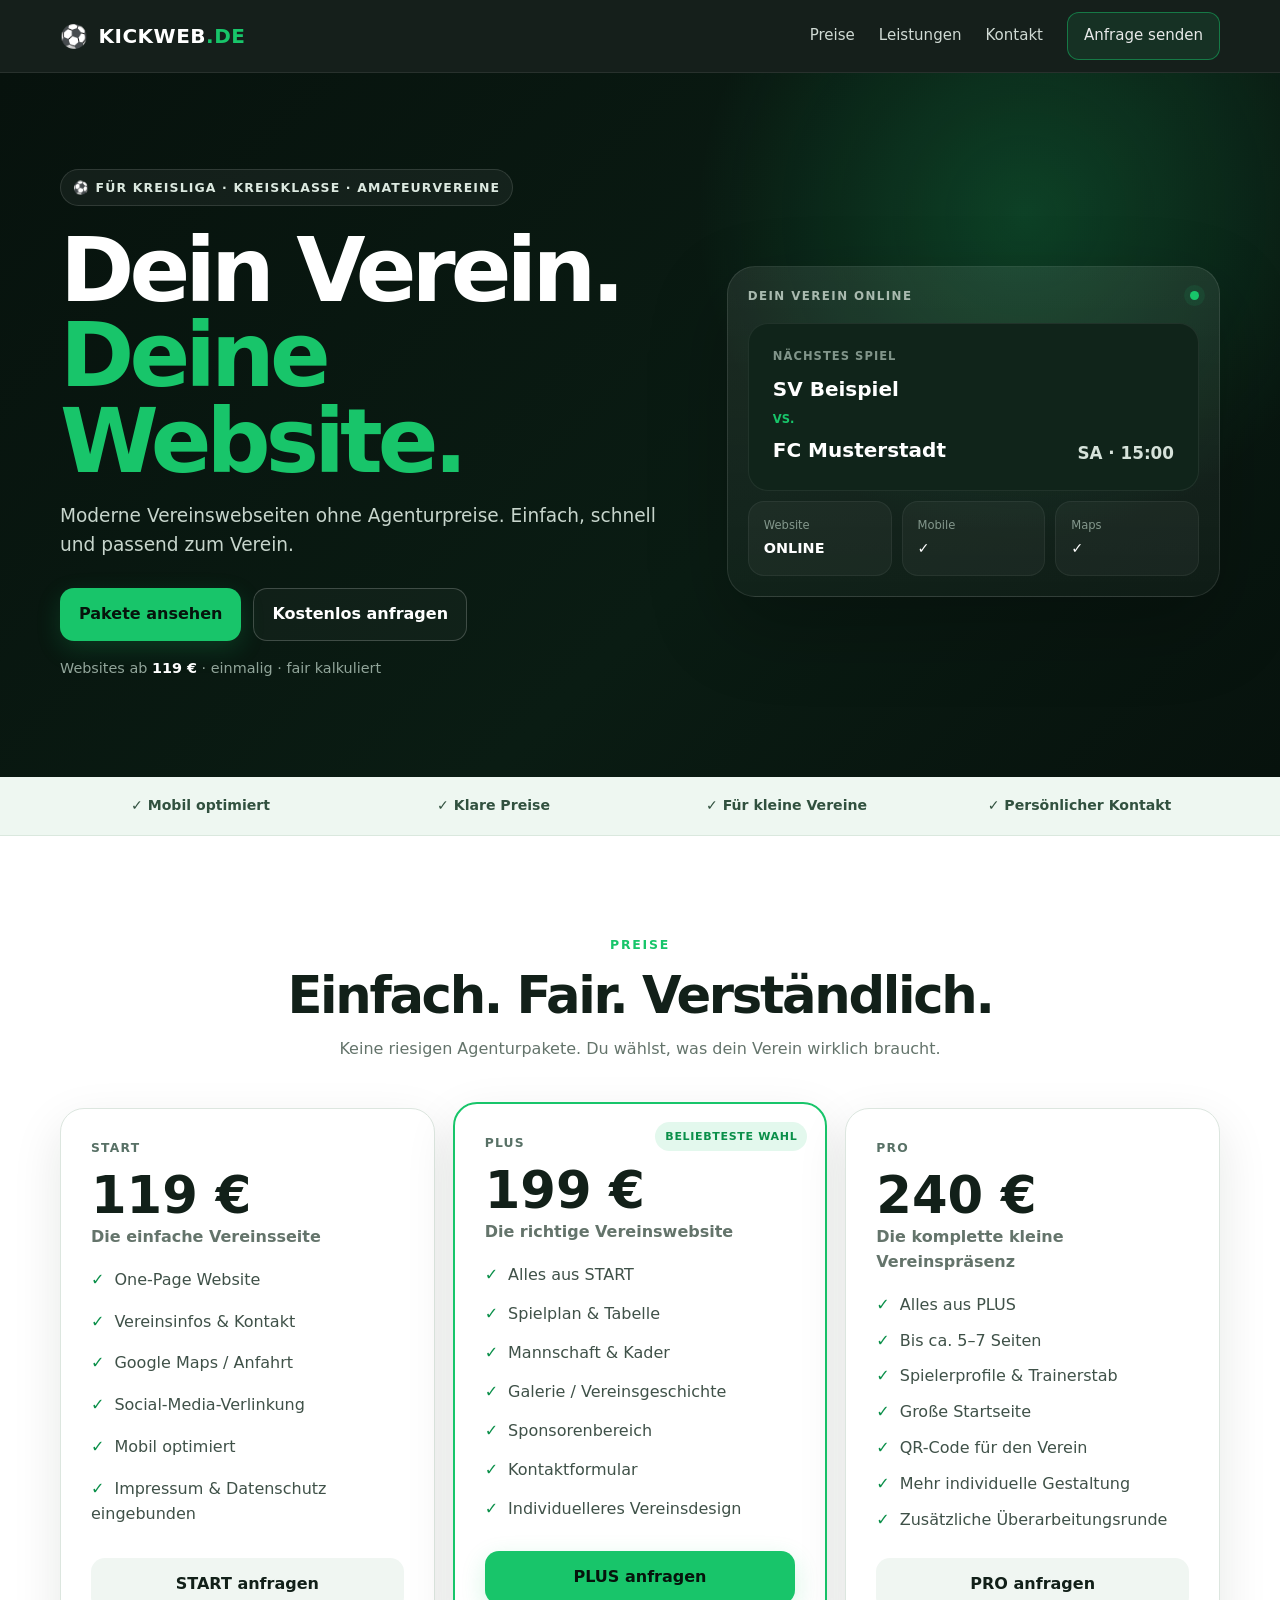
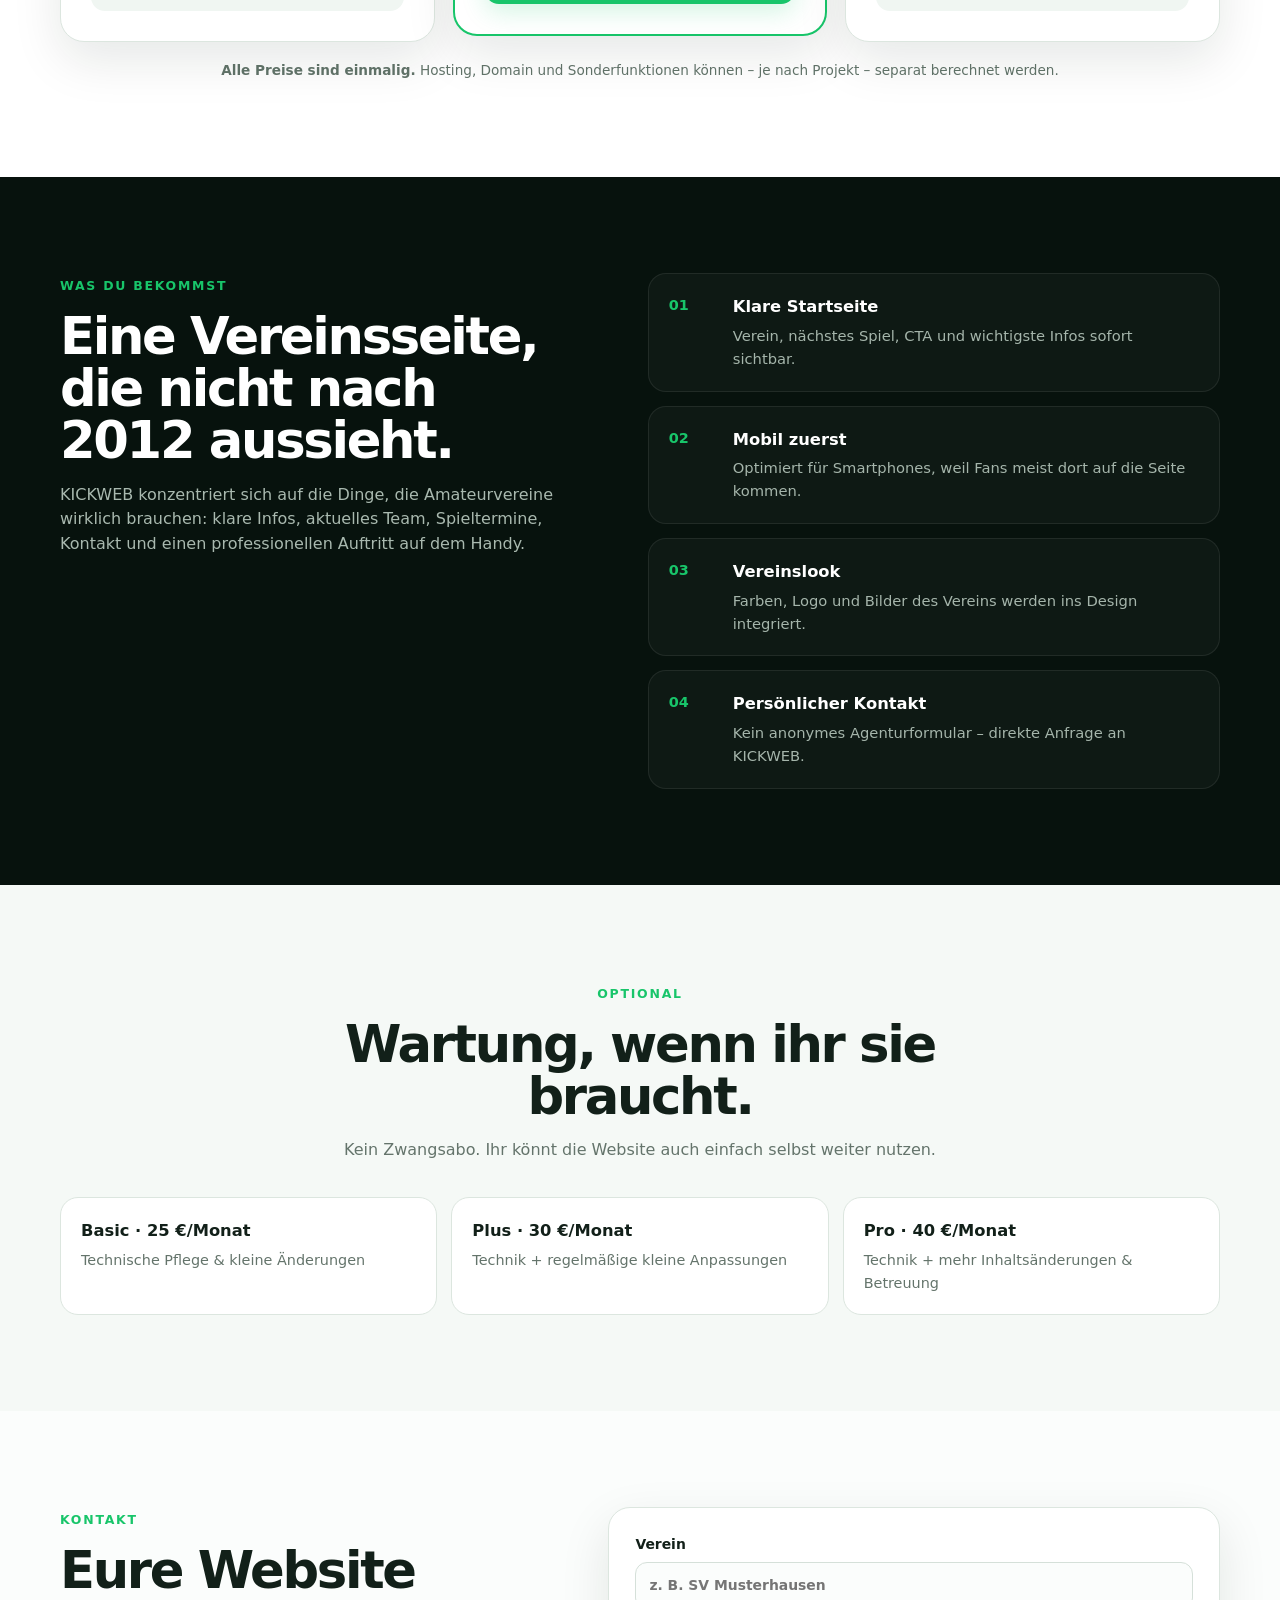
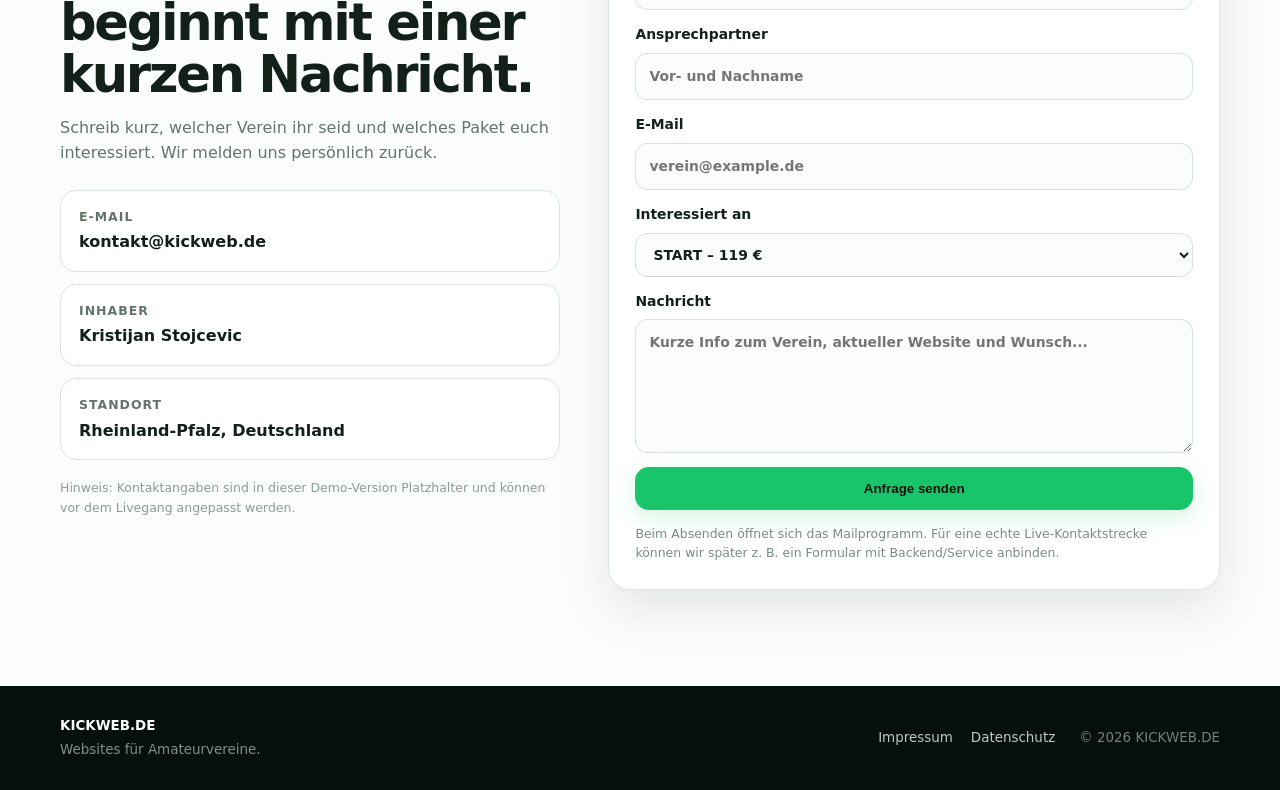
==== index.html @ 48f76fc3 "Add files via upload" ====
<!doctype html>
<html lang="de">
<head>
  <meta charset="utf-8">
  <meta name="viewport" content="width=device-width, initial-scale=1">
  <meta name="description" content="KICKWEB.DE – günstige, moderne Webseiten für Amateurfußballvereine.">
  <title>KICKWEB.DE – Webseiten für Amateurvereine</title>
  <link rel="icon" href="assets/favicon.svg" type="image/svg+xml">
  <link rel="stylesheet" href="style.css">
</head>
<body>
  <header class="site-header">
    <div class="container nav-wrap">
      <a class="brand" href="#top" aria-label="KICKWEB Startseite">
        <span class="brand-mark">⚽</span>
        <span>KICKWEB<span class="brand-dot">.DE</span></span>
      </a>
      <nav class="nav" aria-label="Hauptnavigation">
        <a href="#preise">Preise</a>
        <a href="#leistungen">Leistungen</a>
        <a href="#kontakt">Kontakt</a>
        <a class="nav-cta" href="#kontakt">Anfrage senden</a>
      </nav>
    </div>
  </header>

  <main id="top">
    <section class="hero">
      <div class="container hero-grid">
        <div class="hero-copy">
          <div class="eyebrow">⚽ Für Kreisliga · Kreisklasse · Amateurvereine</div>
          <h1>Dein Verein.<br><span>Deine Website.</span></h1>
          <p class="hero-lead">Moderne Vereinswebseiten ohne Agenturpreise. Einfach, schnell und passend zum Verein.</p>
          <div class="hero-actions">
            <a class="btn btn-primary" href="#preise">Pakete ansehen</a>
            <a class="btn btn-ghost" href="#kontakt">Kostenlos anfragen</a>
          </div>
          <p class="hero-note">Websites ab <strong>119 €</strong> · einmalig · fair kalkuliert</p>
        </div>
        <div class="hero-card">
          <div class="score-top">
            <span>DEIN VEREIN ONLINE</span>
            <span class="live-dot"></span>
          </div>
          <div class="score-box">
            <div>
              <span class="mini-label">NÄCHSTES SPIEL</span>
              <strong>SV Beispiel</strong>
              <span class="vs">VS.</span>
              <strong>FC Musterstadt</strong>
            </div>
            <div class="score-time">SA · 15:00</div>
          </div>
          <div class="stat-row">
            <div><span>Website</span><strong>ONLINE</strong></div>
            <div><span>Mobile</span><strong>✓</strong></div>
            <div><span>Maps</span><strong>✓</strong></div>
          </div>
        </div>
      </div>
    </section>

    <section class="trust-strip">
      <div class="container trust-grid">
        <span>✓ Mobil optimiert</span>
        <span>✓ Klare Preise</span>
        <span>✓ Für kleine Vereine</span>
        <span>✓ Persönlicher Kontakt</span>
      </div>
    </section>

    <section class="section" id="preise">
      <div class="container">
        <div class="section-heading">
          <span class="section-kicker">PREISE</span>
          <h2>Einfach. Fair. Verständlich.</h2>
          <p>Keine riesigen Agenturpakete. Du wählst, was dein Verein wirklich braucht.</p>
        </div>

        <div class="pricing-grid">
          <article class="price-card">
            <div class="price-topline"><span>START</span></div>
            <h3>119 €</h3>
            <p class="price-sub">Die einfache Vereinsseite</p>
            <ul>
              <li>One-Page Website</li>
              <li>Vereinsinfos & Kontakt</li>
              <li>Google Maps / Anfahrt</li>
              <li>Social-Media-Verlinkung</li>
              <li>Mobil optimiert</li>
              <li>Impressum & Datenschutz eingebunden</li>
            </ul>
            <a href="#kontakt" class="btn btn-light">START anfragen</a>
          </article>

          <article class="price-card featured">
            <div class="popular">BELIEBTESTE WAHL</div>
            <div class="price-topline"><span>PLUS</span></div>
            <h3>199 €</h3>
            <p class="price-sub">Die richtige Vereinswebsite</p>
            <ul>
              <li>Alles aus START</li>
              <li>Spielplan & Tabelle</li>
              <li>Mannschaft & Kader</li>
              <li>Galerie / Vereinsgeschichte</li>
              <li>Sponsorenbereich</li>
              <li>Kontaktformular</li>
              <li>Individuelleres Vereinsdesign</li>
            </ul>
            <a href="#kontakt" class="btn btn-primary">PLUS anfragen</a>
          </article>

          <article class="price-card">
            <div class="price-topline"><span>PRO</span></div>
            <h3>240 €</h3>
            <p class="price-sub">Die komplette kleine Vereinspräsenz</p>
            <ul>
              <li>Alles aus PLUS</li>
              <li>Bis ca. 5–7 Seiten</li>
              <li>Spielerprofile & Trainerstab</li>
              <li>Große Startseite</li>
              <li>QR-Code für den Verein</li>
              <li>Mehr individuelle Gestaltung</li>
              <li>Zusätzliche Überarbeitungsrunde</li>
            </ul>
            <a href="#kontakt" class="btn btn-light">PRO anfragen</a>
          </article>
        </div>

        <div class="pricing-note">
          <strong>Alle Preise sind einmalig.</strong> Hosting, Domain und Sonderfunktionen können – je nach Projekt – separat berechnet werden.
        </div>
      </div>
    </section>

    <section class="section section-dark" id="leistungen">
      <div class="container two-col">
        <div>
          <span class="section-kicker">WAS DU BEKOMMST</span>
          <h2>Eine Vereinsseite, die nicht nach 2012 aussieht.</h2>
          <p class="muted">KICKWEB konzentriert sich auf die Dinge, die Amateurvereine wirklich brauchen: klare Infos, aktuelles Team, Spieltermine, Kontakt und einen professionellen Auftritt auf dem Handy.</p>
        </div>
        <div class="feature-list">
          <div class="feature"><span>01</span><div><strong>Klare Startseite</strong><p>Verein, nächstes Spiel, CTA und wichtigste Infos sofort sichtbar.</p></div></div>
          <div class="feature"><span>02</span><div><strong>Mobil zuerst</strong><p>Optimiert für Smartphones, weil Fans meist dort auf die Seite kommen.</p></div></div>
          <div class="feature"><span>03</span><div><strong>Vereinslook</strong><p>Farben, Logo und Bilder des Vereins werden ins Design integriert.</p></div></div>
          <div class="feature"><span>04</span><div><strong>Persönlicher Kontakt</strong><p>Kein anonymes Agenturformular – direkte Anfrage an KICKWEB.</p></div></div>
        </div>
      </div>
    </section>

    <section class="section maintenance">
      <div class="container">
        <div class="section-heading compact">
          <span class="section-kicker">OPTIONAL</span>
          <h2>Wartung, wenn ihr sie braucht.</h2>
          <p>Kein Zwangsabo. Ihr könnt die Website auch einfach selbst weiter nutzen.</p>
        </div>
        <div class="maintenance-grid">
          <div class="maintenance-card"><strong>Basic · 25 €/Monat</strong><span>Technische Pflege & kleine Änderungen</span></div>
          <div class="maintenance-card"><strong>Plus · 30 €/Monat</strong><span>Technik + regelmäßige kleine Anpassungen</span></div>
          <div class="maintenance-card"><strong>Pro · 40 €/Monat</strong><span>Technik + mehr Inhaltsänderungen & Betreuung</span></div>
        </div>
      </div>
    </section>

    <section class="section contact-section" id="kontakt">
      <div class="container contact-grid">
        <div>
          <span class="section-kicker">KONTAKT</span>
          <h2>Eure Website beginnt mit einer kurzen Nachricht.</h2>
          <p class="muted">Schreib kurz, welcher Verein ihr seid und welches Paket euch interessiert. Wir melden uns persönlich zurück.</p>
          <div class="contact-box">
            <div><span>E-Mail</span><strong>kontakt@kickweb.de</strong></div>
            <div><span>Inhaber</span><strong>Kristijan Stojcevic</strong></div>
            <div><span>Standort</span><strong>Rheinland-Pfalz, Deutschland</strong></div>
          </div>
          <p class="placeholder-note">Hinweis: Kontaktangaben sind in dieser Demo-Version Platzhalter und können vor dem Livegang angepasst werden.</p>
        </div>
        <form class="contact-form" action="mailto:kontakt@kickweb.de" method="post" enctype="text/plain">
          <label>Verein<input name="verein" type="text" placeholder="z. B. SV Musterhausen" required></label>
          <label>Ansprechpartner<input name="name" type="text" placeholder="Vor- und Nachname" required></label>
          <label>E-Mail<input name="email" type="email" placeholder="verein@example.de" required></label>
          <label>Interessiert an
            <select name="paket">
              <option value="START – 119 €">START – 119 €</option>
              <option value="PLUS – 199 €">PLUS – 199 €</option>
              <option value="PRO – 240 €">PRO – 240 €</option>
              <option value="noch unsicher">Noch unsicher</option>
            </select>
          </label>
          <label>Nachricht<textarea name="nachricht" rows="5" placeholder="Kurze Info zum Verein, aktueller Website und Wunsch..." required></textarea></label>
          <button class="btn btn-primary btn-full" type="submit">Anfrage senden</button>
          <p class="form-note">Beim Absenden öffnet sich das Mailprogramm. Für eine echte Live-Kontaktstrecke können wir später z. B. ein Formular mit Backend/Service anbinden.</p>
        </form>
      </div>
    </section>
  </main>

  <footer class="footer">
    <div class="container footer-grid">
      <div><strong>KICKWEB.DE</strong><span>Websites für Amateurvereine.</span></div>
      <div class="footer-links"><a href="impressum.html">Impressum</a><a href="datenschutz.html">Datenschutz</a></div>
      <div class="copyright">© 2026 KICKWEB.DE</div>
    </div>
  </footer>

  <script src="script.js"></script>
</body>
</html>
---- style.css ----
:root{
  --bg:#07120d;
  --bg-soft:#0c1a13;
  --card:#ffffff;
  --ink:#122019;
  --muted:#64746b;
  --line:#dce6df;
  --green:#18c56a;
  --green-dark:#0a8f49;
  --white:#f7fbf8;
  --shadow:0 18px 50px rgba(6,28,16,.10);
  --radius:22px;
  --max:1160px;
}
*{box-sizing:border-box}
html{scroll-behavior:smooth}
body{margin:0;font-family:Inter,ui-sans-serif,system-ui,-apple-system,BlinkMacSystemFont,"Segoe UI",sans-serif;background:#fff;color:var(--ink);line-height:1.55}
a{color:inherit;text-decoration:none}
.container{width:min(var(--max),calc(100% - 40px));margin:auto}
.site-header{position:sticky;top:0;z-index:20;background:rgba(7,18,13,.94);backdrop-filter:blur(12px);border-bottom:1px solid rgba(255,255,255,.08)}
.nav-wrap{display:flex;align-items:center;justify-content:space-between;min-height:72px;gap:30px}
.brand{display:flex;align-items:center;gap:10px;color:#fff;font-size:1.25rem;font-weight:900;letter-spacing:.5px}.brand-mark{font-size:1.4rem}.brand-dot{color:var(--green)}
.nav{display:flex;align-items:center;gap:24px;color:#e4eee8;font-size:.94rem}.nav a{opacity:.9}.nav a:hover{opacity:1;color:#fff}.nav-cta{padding:11px 16px;border:1px solid rgba(24,197,106,.55);border-radius:12px;background:rgba(24,197,106,.12);color:#fff!important}
.hero{background:radial-gradient(circle at 80% 20%,rgba(24,197,106,.22),transparent 28%),linear-gradient(135deg,#07120d,#0a1c13 60%,#07120d);color:#fff;padding:96px 0 84px;overflow:hidden}
.hero-grid{display:grid;grid-template-columns:1.1fr .9fr;align-items:center;gap:64px}.eyebrow{display:inline-flex;padding:8px 12px;border:1px solid rgba(255,255,255,.12);border-radius:999px;background:rgba(255,255,255,.05);color:#dce9e0;font-size:.78rem;font-weight:800;text-transform:uppercase;letter-spacing:.09em}
.hero h1{font-size:clamp(3.2rem,7vw,6rem);line-height:.95;letter-spacing:-.055em;margin:22px 0 18px}.hero h1 span{color:var(--green)}.hero-lead{max-width:640px;color:#c7d5cc;font-size:1.16rem}.hero-actions{display:flex;flex-wrap:wrap;gap:12px;margin:28px 0 16px}.btn{display:inline-flex;align-items:center;justify-content:center;border-radius:14px;padding:13px 18px;font-weight:800;border:1px solid transparent;transition:.2s ease;cursor:pointer}.btn-primary{background:var(--green);color:#06140c;box-shadow:0 8px 24px rgba(24,197,106,.18)}.btn-primary:hover{transform:translateY(-1px);background:#35d77f}.btn-ghost{border-color:rgba(255,255,255,.2);color:#fff;background:rgba(255,255,255,.03)}.btn-ghost:hover{background:rgba(255,255,255,.08)}.btn-light{background:#f0f6f2;color:var(--ink)}.btn-light:hover{background:#e5efe9}.btn-full{width:100%}.hero-note{color:#91a59a;font-size:.9rem}.hero-note strong{color:#fff}
.hero-card{border:1px solid rgba(255,255,255,.1);background:linear-gradient(180deg,rgba(255,255,255,.08),rgba(255,255,255,.03));padding:20px;border-radius:28px;box-shadow:0 30px 80px rgba(0,0,0,.24)}.score-top{display:flex;align-items:center;justify-content:space-between;color:#a9baaf;font-size:.74rem;font-weight:900;letter-spacing:.12em}.live-dot{height:9px;width:9px;border-radius:50%;background:var(--green);box-shadow:0 0 0 6px rgba(24,197,106,.1)}.score-box{margin-top:18px;padding:24px;border-radius:20px;background:#10241a;border:1px solid rgba(255,255,255,.07);display:flex;justify-content:space-between;align-items:flex-end;gap:20px}.mini-label{display:block;color:#81958a;font-size:.72rem;font-weight:800;letter-spacing:.09em;margin-bottom:8px}.score-box strong{display:block;font-size:1.25rem}.vs{display:block;margin:6px 0;color:var(--green);font-size:.72rem;font-weight:900}.score-time{font-size:1.05rem;font-weight:900;color:#d6e2da;white-space:nowrap}.stat-row{display:grid;grid-template-columns:repeat(3,1fr);gap:10px;margin-top:10px}.stat-row div{padding:15px;border-radius:16px;background:rgba(255,255,255,.04);border:1px solid rgba(255,255,255,.06)}.stat-row span,.stat-row strong{display:block}.stat-row span{font-size:.72rem;color:#83978c}.stat-row strong{font-size:.9rem;margin-top:3px}
.trust-strip{background:#eef7f1;border-bottom:1px solid #dae8de}.trust-grid{display:grid;grid-template-columns:repeat(4,1fr);gap:12px;padding:18px 0;color:#31513f;font-size:.88rem;font-weight:800;text-align:center}
.section{padding:96px 0}.section-dark{background:var(--bg);color:#fff}.section-heading{max-width:720px;margin:0 auto 46px;text-align:center}.section-heading.compact{margin-bottom:34px}.section-kicker{display:inline-block;color:var(--green);font-size:.78rem;font-weight:900;letter-spacing:.14em}.section h2{font-size:clamp(2rem,4vw,3.3rem);line-height:1.02;letter-spacing:-.045em;margin:12px 0 14px}.section-heading p,.muted{color:var(--muted)}
.pricing-grid{display:grid;grid-template-columns:repeat(3,1fr);gap:18px}.price-card{position:relative;border:1px solid var(--line);border-radius:24px;padding:30px;background:#fff;box-shadow:var(--shadow);display:flex;flex-direction:column}.price-card.featured{border:2px solid var(--green);transform:translateY(-6px)}.popular{position:absolute;right:18px;top:18px;padding:6px 10px;border-radius:999px;background:rgba(24,197,106,.12);color:var(--green-dark);font-size:.69rem;font-weight:900;letter-spacing:.06em}.price-topline{color:#587166;font-weight:900;letter-spacing:.1em;font-size:.77rem}.price-card h3{font-size:3.2rem;line-height:1;margin:12px 0 4px}.price-sub{margin:0 0 18px;color:var(--muted);font-weight:700}.price-card ul{margin:0 0 26px;padding:0;list-style:none;display:grid;gap:11px;color:#3f5148;flex:1}.price-card li::before{content:"✓";color:var(--green-dark);font-weight:900;margin-right:10px}.pricing-note{margin-top:18px;color:#62746a;font-size:.85rem;text-align:center}
.two-col{display:grid;grid-template-columns:.95fr 1.05fr;gap:70px;align-items:start}.section-dark .muted{color:#a9b9af}.feature-list{display:grid;gap:14px}.feature{display:grid;grid-template-columns:48px 1fr;gap:16px;align-items:start;padding:20px;border:1px solid rgba(255,255,255,.08);border-radius:18px;background:rgba(255,255,255,.03)}.feature>span{color:var(--green);font-weight:900;font-size:.9rem}.feature strong{font-size:1.02rem}.feature p{margin:5px 0 0;color:#a5b5ab;font-size:.92rem}
.maintenance{background:#f5f9f6}.maintenance-grid{display:grid;grid-template-columns:repeat(3,1fr);gap:14px}.maintenance-card{padding:20px;border-radius:18px;border:1px solid var(--line);background:#fff;display:flex;flex-direction:column;gap:6px}.maintenance-card strong{font-size:1.02rem}.maintenance-card span{color:var(--muted);font-size:.9rem}
.contact-section{background:#fbfdfc}.contact-grid{display:grid;grid-template-columns:.9fr 1.1fr;gap:48px;align-items:start}.contact-box{display:grid;gap:12px;margin-top:24px}.contact-box div{padding:16px 18px;border:1px solid var(--line);border-radius:16px;background:#fff}.contact-box span{display:block;color:var(--muted);font-size:.78rem;font-weight:800;text-transform:uppercase;letter-spacing:.08em}.contact-box strong{display:block;margin-top:4px}.placeholder-note{margin-top:18px;color:#8b9c92;font-size:.78rem}.contact-form{display:grid;gap:14px;padding:26px;border:1px solid var(--line);background:#fff;border-radius:22px;box-shadow:var(--shadow)}.contact-form label{display:grid;gap:7px;font-size:.87rem;font-weight:800}.contact-form input,.contact-form select,.contact-form textarea{width:100%;border:1px solid #d5e0d9;border-radius:12px;padding:12px 13px;font:inherit;outline:none;background:#fbfdfc;color:var(--ink)}.contact-form input:focus,.contact-form select:focus,.contact-form textarea:focus{border-color:var(--green);box-shadow:0 0 0 3px rgba(24,197,106,.09)}.form-note{margin:0;color:#7b8c83;font-size:.78rem}
.footer{background:#06100b;color:#becac1;padding:30px 0}.footer-grid{display:grid;grid-template-columns:1fr auto auto;gap:24px;align-items:center;font-size:.84rem}.footer strong{display:block;color:#fff}.footer span{display:block;margin-top:3px;color:#819187}.footer-links{display:flex;gap:18px}.footer-links a:hover{color:#fff}.copyright{color:#728077}
@media(max-width:900px){.nav{display:none}.hero-grid,.two-col,.contact-grid{grid-template-columns:1fr}.hero{padding:78px 0 64px}.hero-card{max-width:620px}.pricing-grid,.maintenance-grid{grid-template-columns:1fr}.price-card.featured{transform:none}.trust-grid{grid-template-columns:1fr 1fr}.footer-grid{grid-template-columns:1fr;text-align:center}.footer-links{justify-content:center}}
@media(max-width:560px){.container{width:min(var(--max),calc(100% - 24px))}.hero h1{font-size:3.1rem}.hero-actions{flex-direction:column}.hero-actions .btn{width:100%}.score-box{flex-direction:column;align-items:flex-start}.trust-grid{grid-template-columns:1fr}.section{padding:72px 0}.price-card{padding:24px}.price-card h3{font-size:2.8rem}}
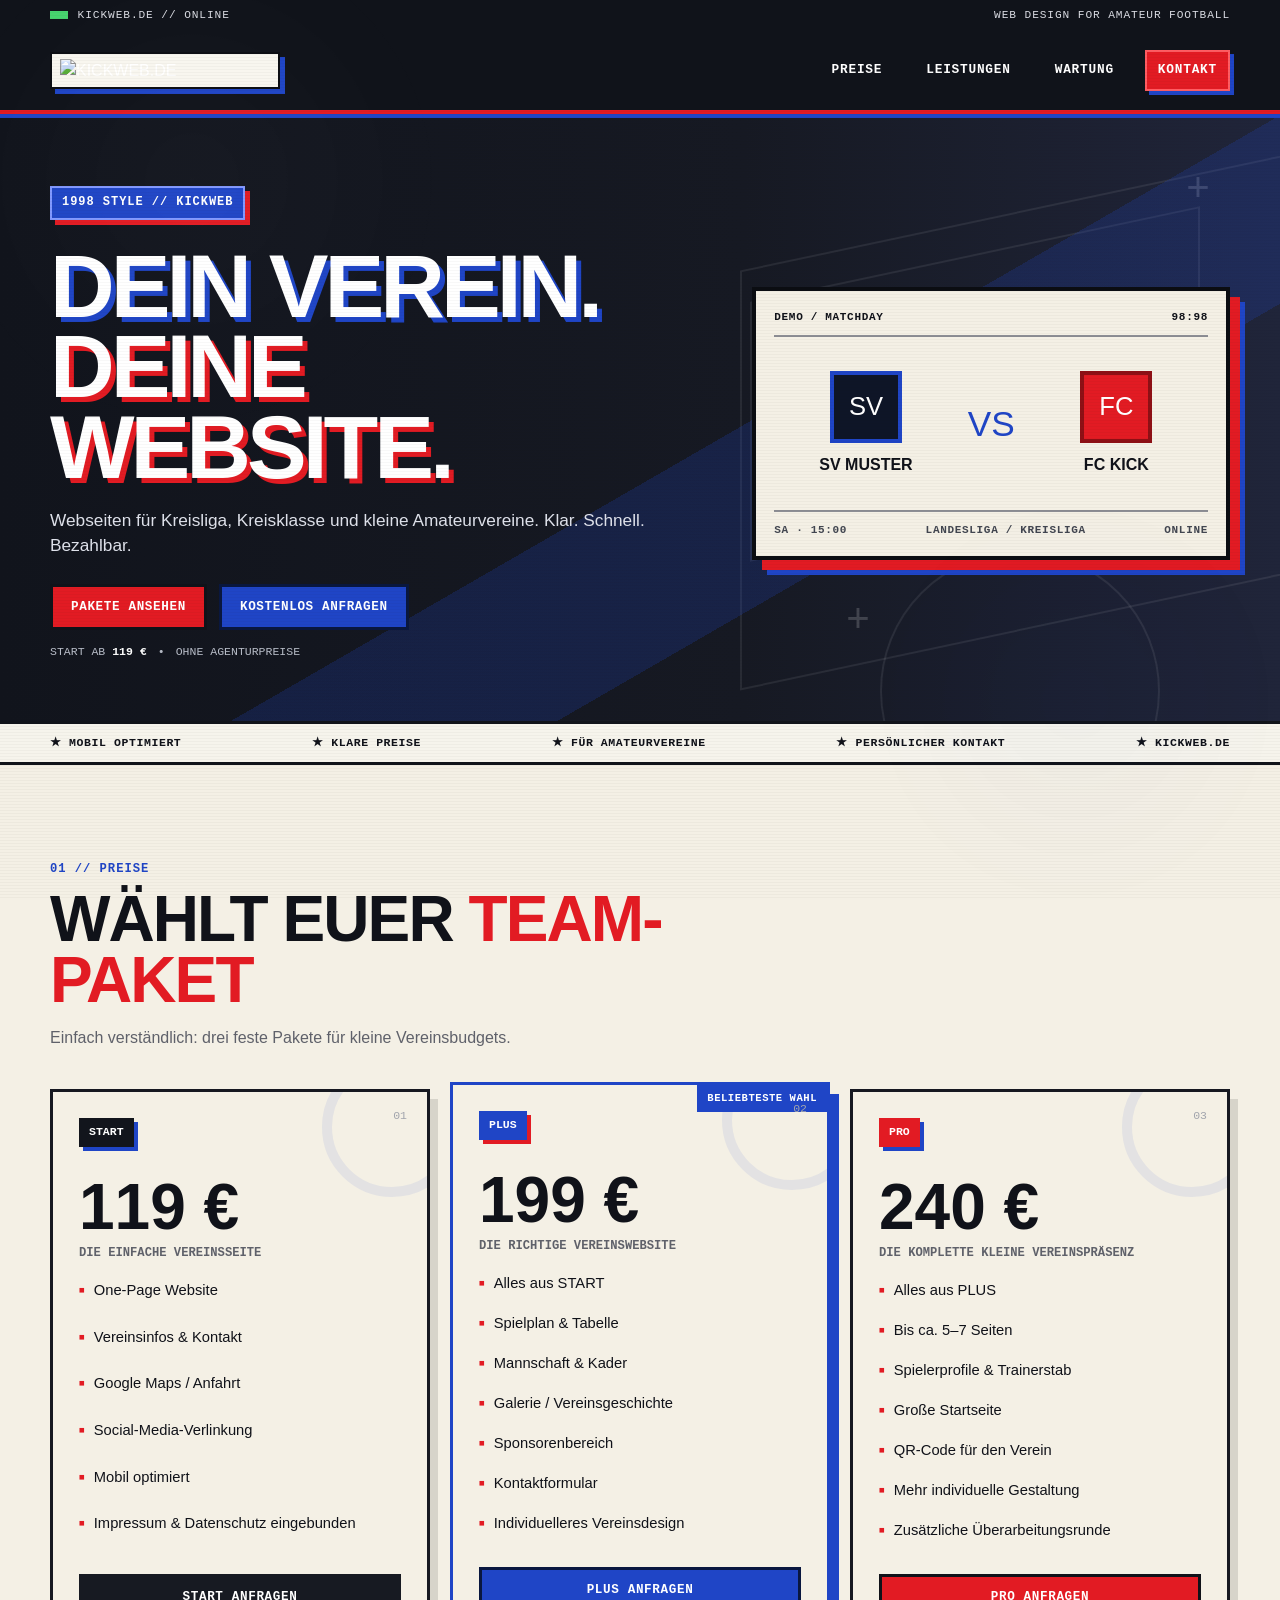
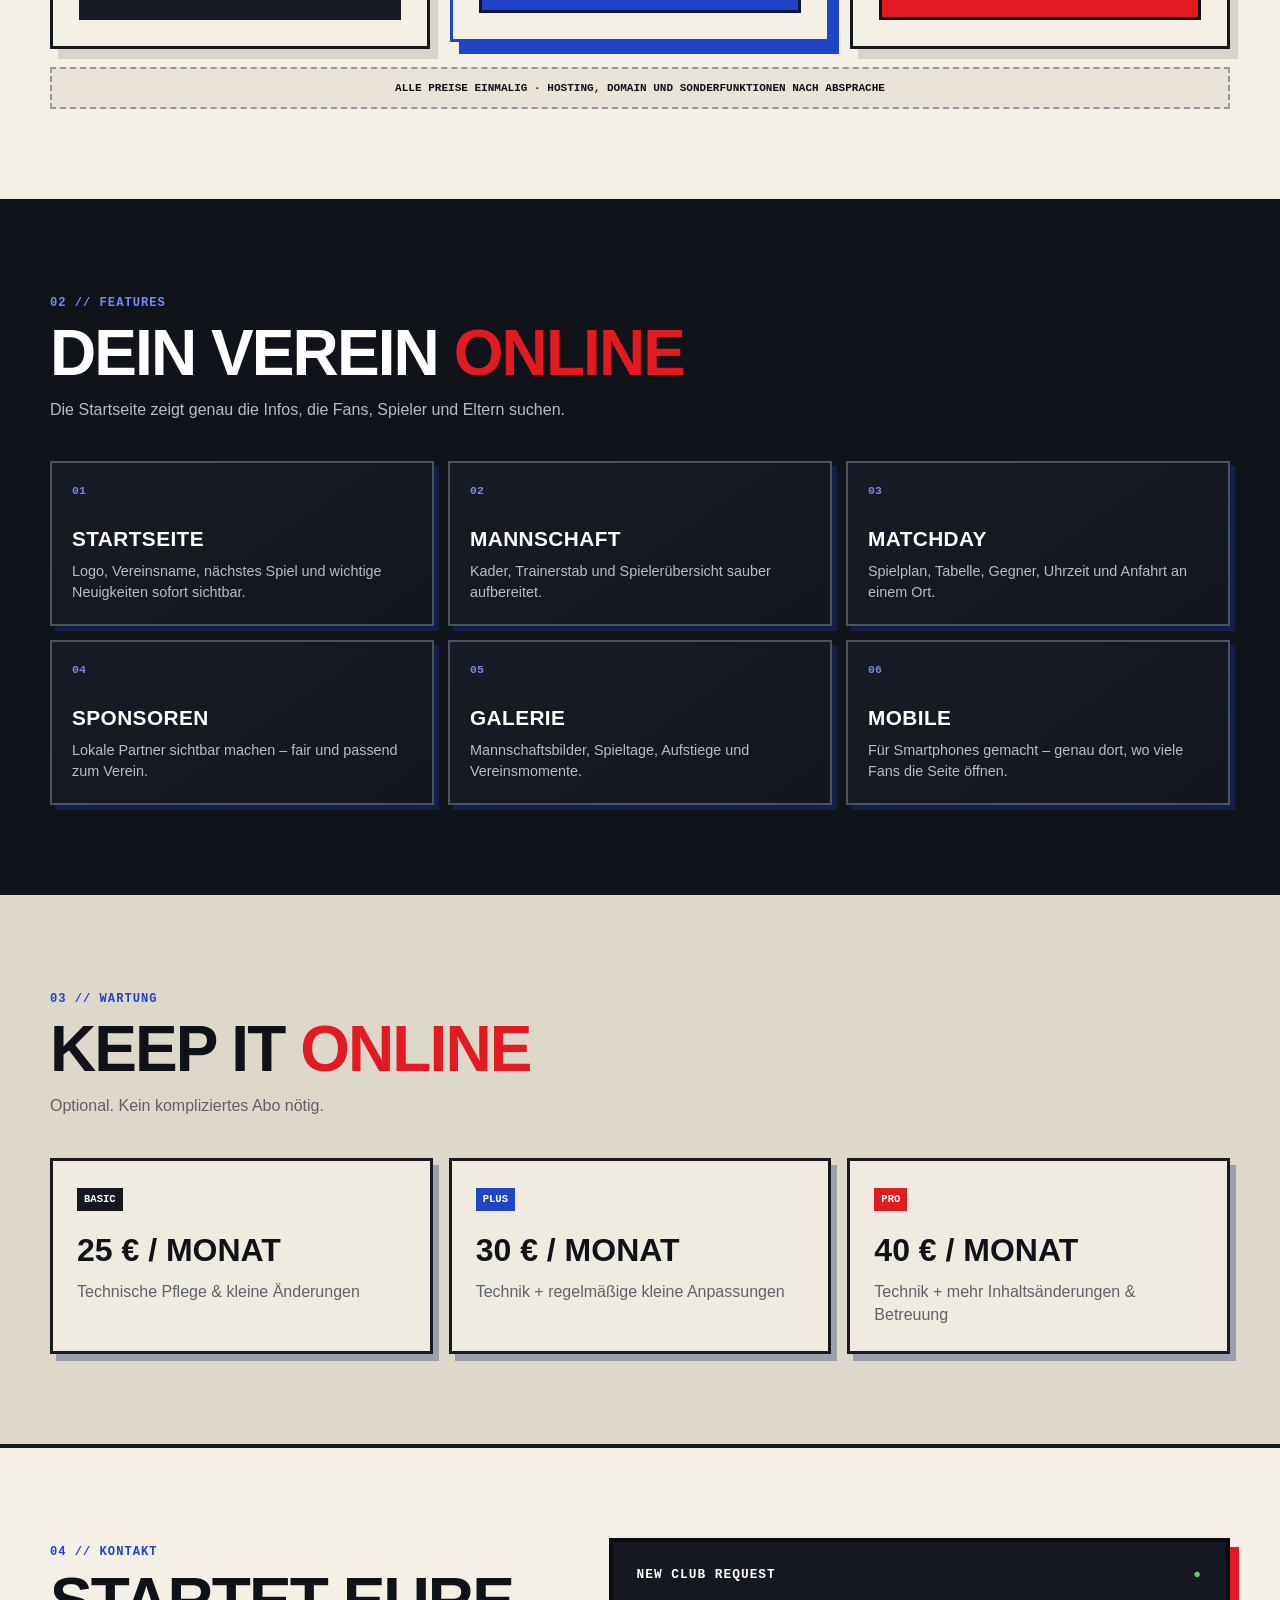
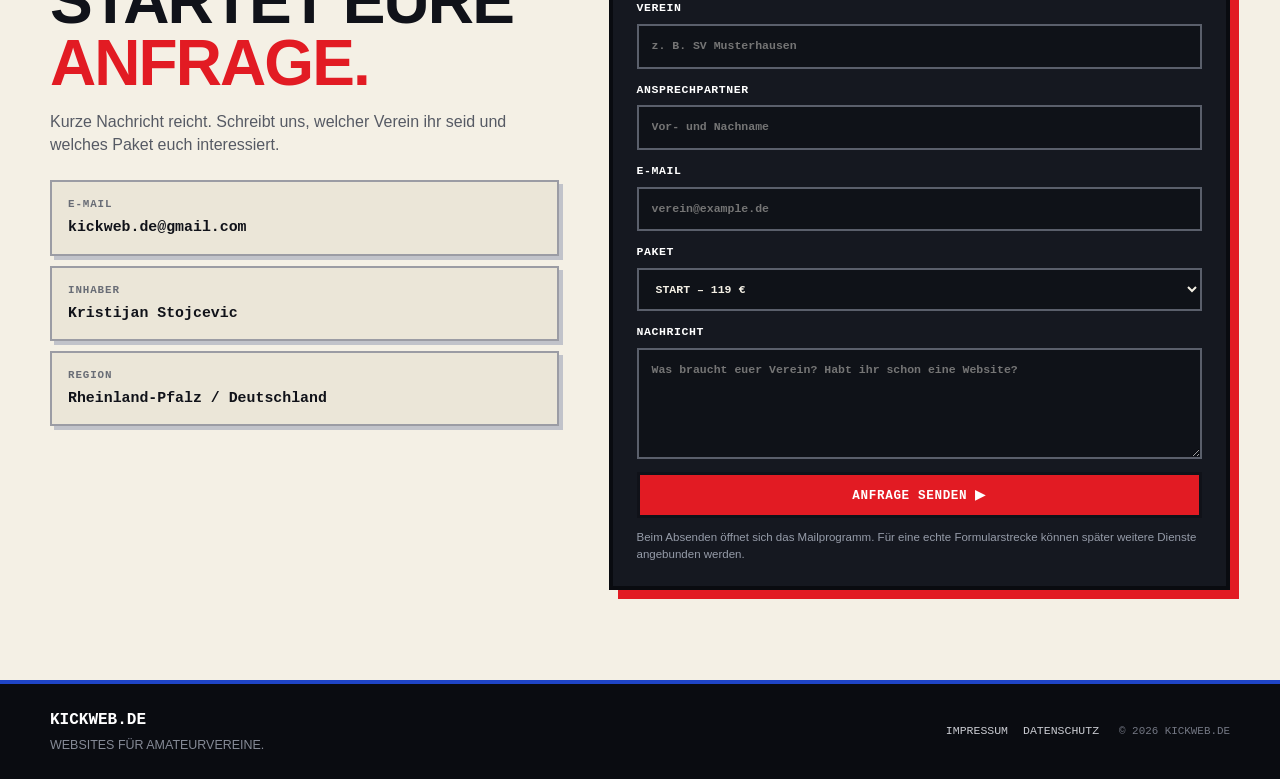
==== commit 7c6c4b10: "Add files via upload" ====
--- a/index.html
+++ b/index.html
@@ -3,85 +3,102 @@
 <head>
   <meta charset="utf-8">
   <meta name="viewport" content="width=device-width, initial-scale=1">
-  <meta name="description" content="KICKWEB.DE – günstige, moderne Webseiten für Amateurfußballvereine.">
-  <title>KICKWEB.DE – Webseiten für Amateurvereine</title>
+  <meta name="description" content="KICKWEB.DE – günstige Vereinswebseiten für Amateurfußballvereine.">
+  <title>KICKWEB.DE // Vereinswebsites 98</title>
   <link rel="icon" href="assets/favicon.svg" type="image/svg+xml">
   <link rel="stylesheet" href="style.css">
 </head>
 <body>
+  <div class="scanlines" aria-hidden="true"></div>
+
   <header class="site-header">
-    <div class="container nav-wrap">
+    <div class="topbar container">
+      <div class="topbar-left"><span class="pixel-dot"></span> KICKWEB.DE // ONLINE</div>
+      <div class="topbar-right">WEB DESIGN FOR AMATEUR FOOTBALL</div>
+    </div>
+    <div class="nav-wrap container">
       <a class="brand" href="#top" aria-label="KICKWEB Startseite">
-        <span class="brand-mark">⚽</span>
-        <span>KICKWEB<span class="brand-dot">.DE</span></span>
+        <img src="assets/kickweb-logo.png" alt="KICKWEB.DE">
       </a>
       <nav class="nav" aria-label="Hauptnavigation">
-        <a href="#preise">Preise</a>
-        <a href="#leistungen">Leistungen</a>
-        <a href="#kontakt">Kontakt</a>
-        <a class="nav-cta" href="#kontakt">Anfrage senden</a>
+        <a href="#preise">PREISE</a>
+        <a href="#leistungen">LEISTUNGEN</a>
+        <a href="#wartung">WARTUNG</a>
+        <a href="#kontakt" class="nav-cta">KONTAKT</a>
       </nav>
     </div>
   </header>
 
   <main id="top">
     <section class="hero">
+      <div class="pitch-bg" aria-hidden="true">
+        <span class="pitch-line line-1"></span>
+        <span class="pitch-line line-2"></span>
+        <span class="pitch-circle"></span>
+        <span class="pixel-star star-1">+</span>
+        <span class="pixel-star star-2">+</span>
+      </div>
       <div class="container hero-grid">
         <div class="hero-copy">
-          <div class="eyebrow">⚽ Für Kreisliga · Kreisklasse · Amateurvereine</div>
-          <h1>Dein Verein.<br><span>Deine Website.</span></h1>
-          <p class="hero-lead">Moderne Vereinswebseiten ohne Agenturpreise. Einfach, schnell und passend zum Verein.</p>
+          <div class="retro-badge">1998 STYLE // KICKWEB</div>
+          <h1>DEIN VEREIN.<br><span>DEINE WEBSITE.</span></h1>
+          <p class="hero-lead">Webseiten für Kreisliga, Kreisklasse und kleine Amateurvereine. Klar. Schnell. Bezahlbar.</p>
           <div class="hero-actions">
-            <a class="btn btn-primary" href="#preise">Pakete ansehen</a>
-            <a class="btn btn-ghost" href="#kontakt">Kostenlos anfragen</a>
-          </div>
-          <p class="hero-note">Websites ab <strong>119 €</strong> · einmalig · fair kalkuliert</p>
-        </div>
-        <div class="hero-card">
-          <div class="score-top">
-            <span>DEIN VEREIN ONLINE</span>
-            <span class="live-dot"></span>
-          </div>
-          <div class="score-box">
-            <div>
-              <span class="mini-label">NÄCHSTES SPIEL</span>
-              <strong>SV Beispiel</strong>
-              <span class="vs">VS.</span>
-              <strong>FC Musterstadt</strong>
+            <a class="btn btn-red" href="#preise">PAKETE ANSEHEN</a>
+            <a class="btn btn-blue" href="#kontakt">KOSTENLOS ANFRAGEN</a>
+          </div>
+          <div class="hero-meta">
+            <span>START AB <strong>119 €</strong></span>
+            <span>•</span>
+            <span>OHNE AGENTURPREISE</span>
+          </div>
+        </div>
+
+        <div class="match-card">
+          <div class="match-top">
+            <span>DEMO / MATCHDAY</span>
+            <span>98:98</span>
+          </div>
+          <div class="match-main">
+            <div class="club">
+              <div class="club-badge">SV</div>
+              <strong>SV MUSTER</strong>
             </div>
-            <div class="score-time">SA · 15:00</div>
-          </div>
-          <div class="stat-row">
-            <div><span>Website</span><strong>ONLINE</strong></div>
-            <div><span>Mobile</span><strong>✓</strong></div>
-            <div><span>Maps</span><strong>✓</strong></div>
-          </div>
-        </div>
-      </div>
-    </section>
-
-    <section class="trust-strip">
-      <div class="container trust-grid">
-        <span>✓ Mobil optimiert</span>
-        <span>✓ Klare Preise</span>
-        <span>✓ Für kleine Vereine</span>
-        <span>✓ Persönlicher Kontakt</span>
+            <div class="score">VS</div>
+            <div class="club club-right">
+              <div class="club-badge red">FC</div>
+              <strong>FC KICK</strong>
+            </div>
+          </div>
+          <div class="match-footer">
+            <span>SA · 15:00</span>
+            <span>LANDESLIGA / KREISLIGA</span>
+            <span>ONLINE</span>
+          </div>
+        </div>
+      </div>
+    </section>
+
+    <section class="ticker" aria-label="KICKWEB Vorteile">
+      <div class="ticker-track container">
+        <span>★ MOBIL OPTIMIERT</span><span>★ KLARE PREISE</span><span>★ FÜR AMATEURVEREINE</span><span>★ PERSÖNLICHER KONTAKT</span><span>★ KICKWEB.DE</span>
       </div>
     </section>
 
     <section class="section" id="preise">
       <div class="container">
-        <div class="section-heading">
-          <span class="section-kicker">PREISE</span>
-          <h2>Einfach. Fair. Verständlich.</h2>
-          <p>Keine riesigen Agenturpakete. Du wählst, was dein Verein wirklich braucht.</p>
+        <div class="section-heading retro-heading">
+          <span class="section-kicker">01 // PREISE</span>
+          <h2>WÄHLT EUER <span>TEAM-PAKET</span></h2>
+          <p>Einfach verständlich: drei feste Pakete für kleine Vereinsbudgets.</p>
         </div>
 
         <div class="pricing-grid">
           <article class="price-card">
-            <div class="price-topline"><span>START</span></div>
+            <div class="card-ribbon">START</div>
+            <div class="card-no">01</div>
             <h3>119 €</h3>
-            <p class="price-sub">Die einfache Vereinsseite</p>
+            <p class="price-sub">DIE EINFACHE VEREINSSEITE</p>
             <ul>
               <li>One-Page Website</li>
               <li>Vereinsinfos & Kontakt</li>
@@ -90,14 +107,15 @@
               <li>Mobil optimiert</li>
               <li>Impressum & Datenschutz eingebunden</li>
             </ul>
-            <a href="#kontakt" class="btn btn-light">START anfragen</a>
+            <a href="#kontakt" class="btn btn-dark">START ANFRAGEN</a>
           </article>
 
           <article class="price-card featured">
-            <div class="popular">BELIEBTESTE WAHL</div>
-            <div class="price-topline"><span>PLUS</span></div>
+            <div class="featured-stamp">BELIEBTESTE WAHL</div>
+            <div class="card-ribbon blue">PLUS</div>
+            <div class="card-no">02</div>
             <h3>199 €</h3>
-            <p class="price-sub">Die richtige Vereinswebsite</p>
+            <p class="price-sub">DIE RICHTIGE VEREINSWEBSITE</p>
             <ul>
               <li>Alles aus START</li>
               <li>Spielplan & Tabelle</li>
@@ -107,13 +125,14 @@
               <li>Kontaktformular</li>
               <li>Individuelleres Vereinsdesign</li>
             </ul>
-            <a href="#kontakt" class="btn btn-primary">PLUS anfragen</a>
+            <a href="#kontakt" class="btn btn-blue">PLUS ANFRAGEN</a>
           </article>
 
           <article class="price-card">
-            <div class="price-topline"><span>PRO</span></div>
+            <div class="card-ribbon red">PRO</div>
+            <div class="card-no">03</div>
             <h3>240 €</h3>
-            <p class="price-sub">Die komplette kleine Vereinspräsenz</p>
+            <p class="price-sub">DIE KOMPLETTE KLEINE VEREINSPRÄSENZ</p>
             <ul>
               <li>Alles aus PLUS</li>
               <li>Bis ca. 5–7 Seiten</li>
@@ -123,43 +142,43 @@
               <li>Mehr individuelle Gestaltung</li>
               <li>Zusätzliche Überarbeitungsrunde</li>
             </ul>
-            <a href="#kontakt" class="btn btn-light">PRO anfragen</a>
+            <a href="#kontakt" class="btn btn-red">PRO ANFRAGEN</a>
           </article>
         </div>
 
-        <div class="pricing-note">
-          <strong>Alle Preise sind einmalig.</strong> Hosting, Domain und Sonderfunktionen können – je nach Projekt – separat berechnet werden.
-        </div>
-      </div>
-    </section>
-
-    <section class="section section-dark" id="leistungen">
-      <div class="container two-col">
-        <div>
-          <span class="section-kicker">WAS DU BEKOMMST</span>
-          <h2>Eine Vereinsseite, die nicht nach 2012 aussieht.</h2>
-          <p class="muted">KICKWEB konzentriert sich auf die Dinge, die Amateurvereine wirklich brauchen: klare Infos, aktuelles Team, Spieltermine, Kontakt und einen professionellen Auftritt auf dem Handy.</p>
-        </div>
-        <div class="feature-list">
-          <div class="feature"><span>01</span><div><strong>Klare Startseite</strong><p>Verein, nächstes Spiel, CTA und wichtigste Infos sofort sichtbar.</p></div></div>
-          <div class="feature"><span>02</span><div><strong>Mobil zuerst</strong><p>Optimiert für Smartphones, weil Fans meist dort auf die Seite kommen.</p></div></div>
-          <div class="feature"><span>03</span><div><strong>Vereinslook</strong><p>Farben, Logo und Bilder des Vereins werden ins Design integriert.</p></div></div>
-          <div class="feature"><span>04</span><div><strong>Persönlicher Kontakt</strong><p>Kein anonymes Agenturformular – direkte Anfrage an KICKWEB.</p></div></div>
-        </div>
-      </div>
-    </section>
-
-    <section class="section maintenance">
+        <div class="pricing-note pixel-box">ALLE PREISE EINMALIG · HOSTING, DOMAIN UND SONDERFUNKTIONEN NACH ABSPRACHE</div>
+      </div>
+    </section>
+
+    <section class="section game-section" id="leistungen">
       <div class="container">
-        <div class="section-heading compact">
-          <span class="section-kicker">OPTIONAL</span>
-          <h2>Wartung, wenn ihr sie braucht.</h2>
-          <p>Kein Zwangsabo. Ihr könnt die Website auch einfach selbst weiter nutzen.</p>
+        <div class="section-heading retro-heading light">
+          <span class="section-kicker">02 // FEATURES</span>
+          <h2>DEIN VEREIN <span>ONLINE</span></h2>
+          <p>Die Startseite zeigt genau die Infos, die Fans, Spieler und Eltern suchen.</p>
+        </div>
+        <div class="feature-grid">
+          <div class="feature-panel"><span>01</span><strong>STARTSEITE</strong><p>Logo, Vereinsname, nächstes Spiel und wichtige Neuigkeiten sofort sichtbar.</p></div>
+          <div class="feature-panel"><span>02</span><strong>MANNSCHAFT</strong><p>Kader, Trainerstab und Spielerübersicht sauber aufbereitet.</p></div>
+          <div class="feature-panel"><span>03</span><strong>MATCHDAY</strong><p>Spielplan, Tabelle, Gegner, Uhrzeit und Anfahrt an einem Ort.</p></div>
+          <div class="feature-panel"><span>04</span><strong>SPONSOREN</strong><p>Lokale Partner sichtbar machen – fair und passend zum Verein.</p></div>
+          <div class="feature-panel"><span>05</span><strong>GALERIE</strong><p>Mannschaftsbilder, Spieltage, Aufstiege und Vereinsmomente.</p></div>
+          <div class="feature-panel"><span>06</span><strong>MOBILE</strong><p>Für Smartphones gemacht – genau dort, wo viele Fans die Seite öffnen.</p></div>
+        </div>
+      </div>
+    </section>
+
+    <section class="section maintenance" id="wartung">
+      <div class="container">
+        <div class="section-heading retro-heading">
+          <span class="section-kicker">03 // WARTUNG</span>
+          <h2>KEEP IT <span>ONLINE</span></h2>
+          <p>Optional. Kein kompliziertes Abo nötig.</p>
         </div>
         <div class="maintenance-grid">
-          <div class="maintenance-card"><strong>Basic · 25 €/Monat</strong><span>Technische Pflege & kleine Änderungen</span></div>
-          <div class="maintenance-card"><strong>Plus · 30 €/Monat</strong><span>Technik + regelmäßige kleine Anpassungen</span></div>
-          <div class="maintenance-card"><strong>Pro · 40 €/Monat</strong><span>Technik + mehr Inhaltsänderungen & Betreuung</span></div>
+          <div class="maintenance-card"><span class="tiny-tag">BASIC</span><strong>25 € / MONAT</strong><p>Technische Pflege & kleine Änderungen</p></div>
+          <div class="maintenance-card"><span class="tiny-tag blue">PLUS</span><strong>30 € / MONAT</strong><p>Technik + regelmäßige kleine Anpassungen</p></div>
+          <div class="maintenance-card"><span class="tiny-tag red">PRO</span><strong>40 € / MONAT</strong><p>Technik + mehr Inhaltsänderungen & Betreuung</p></div>
         </div>
       </div>
     </section>
@@ -167,31 +186,31 @@
     <section class="section contact-section" id="kontakt">
       <div class="container contact-grid">
         <div>
-          <span class="section-kicker">KONTAKT</span>
-          <h2>Eure Website beginnt mit einer kurzen Nachricht.</h2>
-          <p class="muted">Schreib kurz, welcher Verein ihr seid und welches Paket euch interessiert. Wir melden uns persönlich zurück.</p>
+          <span class="section-kicker">04 // KONTAKT</span>
+          <h2>STARTET EURE <span>ANFRAGE.</span></h2>
+          <p>Kurze Nachricht reicht. Schreibt uns, welcher Verein ihr seid und welches Paket euch interessiert.</p>
           <div class="contact-box">
-            <div><span>E-Mail</span><strong>kontakt@kickweb.de</strong></div>
-            <div><span>Inhaber</span><strong>Kristijan Stojcevic</strong></div>
-            <div><span>Standort</span><strong>Rheinland-Pfalz, Deutschland</strong></div>
-          </div>
-          <p class="placeholder-note">Hinweis: Kontaktangaben sind in dieser Demo-Version Platzhalter und können vor dem Livegang angepasst werden.</p>
-        </div>
-        <form class="contact-form" action="mailto:kontakt@kickweb.de" method="post" enctype="text/plain">
-          <label>Verein<input name="verein" type="text" placeholder="z. B. SV Musterhausen" required></label>
-          <label>Ansprechpartner<input name="name" type="text" placeholder="Vor- und Nachname" required></label>
-          <label>E-Mail<input name="email" type="email" placeholder="verein@example.de" required></label>
-          <label>Interessiert an
+            <div><span>E-MAIL</span><strong>kickweb.de@gmail.com</strong></div>
+            <div><span>INHABER</span><strong>Kristijan Stojcevic</strong></div>
+            <div><span>REGION</span><strong>Rheinland-Pfalz / Deutschland</strong></div>
+          </div>
+        </div>
+        <form class="contact-form" action="mailto:kickweb.de@gmail.com" method="post" enctype="text/plain">
+          <div class="form-title">NEW CLUB REQUEST <span>●</span></div>
+          <label>VEREIN<input name="verein" type="text" placeholder="z. B. SV Musterhausen" required></label>
+          <label>ANSPRECHPARTNER<input name="name" type="text" placeholder="Vor- und Nachname" required></label>
+          <label>E-MAIL<input name="email" type="email" placeholder="verein@example.de" required></label>
+          <label>PAKET
             <select name="paket">
               <option value="START – 119 €">START – 119 €</option>
               <option value="PLUS – 199 €">PLUS – 199 €</option>
               <option value="PRO – 240 €">PRO – 240 €</option>
-              <option value="noch unsicher">Noch unsicher</option>
+              <option value="noch unsicher">NOCH UNSICHER</option>
             </select>
           </label>
-          <label>Nachricht<textarea name="nachricht" rows="5" placeholder="Kurze Info zum Verein, aktueller Website und Wunsch..." required></textarea></label>
-          <button class="btn btn-primary btn-full" type="submit">Anfrage senden</button>
-          <p class="form-note">Beim Absenden öffnet sich das Mailprogramm. Für eine echte Live-Kontaktstrecke können wir später z. B. ein Formular mit Backend/Service anbinden.</p>
+          <label>NACHRICHT<textarea name="nachricht" rows="5" placeholder="Was braucht euer Verein? Habt ihr schon eine Website?" required></textarea></label>
+          <button class="btn btn-red btn-full" type="submit">ANFRAGE SENDEN ▶</button>
+          <p class="form-note">Beim Absenden öffnet sich das Mailprogramm. Für eine echte Formularstrecke können später weitere Dienste angebunden werden.</p>
         </form>
       </div>
     </section>
@@ -199,8 +218,8 @@
 
   <footer class="footer">
     <div class="container footer-grid">
-      <div><strong>KICKWEB.DE</strong><span>Websites für Amateurvereine.</span></div>
-      <div class="footer-links"><a href="impressum.html">Impressum</a><a href="datenschutz.html">Datenschutz</a></div>
+      <div><strong>KICKWEB.DE</strong><span>WEBSITES FÜR AMATEURVEREINE.</span></div>
+      <div class="footer-links"><a href="impressum.html">IMPRESSUM</a><a href="datenschutz.html">DATENSCHUTZ</a></div>
       <div class="copyright">© 2026 KICKWEB.DE</div>
     </div>
   </footer>
--- a/style.css
+++ b/style.css
@@ -1,36 +1,59 @@
 :root{
-  --bg:#07120d;
-  --bg-soft:#0c1a13;
-  --card:#ffffff;
-  --ink:#122019;
-  --muted:#64746b;
-  --line:#dce6df;
-  --green:#18c56a;
-  --green-dark:#0a8f49;
-  --white:#f7fbf8;
-  --shadow:0 18px 50px rgba(6,28,16,.10);
-  --radius:22px;
-  --max:1160px;
+  --bg:#10131a;
+  --bg2:#171b25;
+  --panel:#f4f0e5;
+  --panel2:#ebe5d7;
+  --ink:#101219;
+  --muted:#5f616a;
+  --line:#b3b3bb;
+  --red:#e21b23;
+  --blue:#1f45c6;
+  --green:#1c8d47;
+  --white:#f8f6ef;
+  --shadow:8px 10px 0 rgba(8,10,14,.12);
+  --max:1180px;
 }
 *{box-sizing:border-box}
 html{scroll-behavior:smooth}
-body{margin:0;font-family:Inter,ui-sans-serif,system-ui,-apple-system,BlinkMacSystemFont,"Segoe UI",sans-serif;background:#fff;color:var(--ink);line-height:1.55}
+body{margin:0;background:var(--panel);color:var(--ink);font-family:Arial,Helvetica,sans-serif;line-height:1.45;overflow-x:hidden}
+body:before{content:"";position:fixed;inset:0;pointer-events:none;z-index:50;background:repeating-linear-gradient(to bottom,rgba(0,0,0,.055) 0,rgba(0,0,0,.055) 1px,transparent 1px,transparent 3px);mix-blend-mode:multiply;opacity:.45}
+.scanlines{position:fixed;inset:0;pointer-events:none;z-index:60;opacity:.09;background:radial-gradient(circle at 15% 20%,rgba(255,255,255,.25),transparent 22%),radial-gradient(circle at 84% 78%,rgba(31,69,198,.25),transparent 18%)}
 a{color:inherit;text-decoration:none}
-.container{width:min(var(--max),calc(100% - 40px));margin:auto}
-.site-header{position:sticky;top:0;z-index:20;background:rgba(7,18,13,.94);backdrop-filter:blur(12px);border-bottom:1px solid rgba(255,255,255,.08)}
-.nav-wrap{display:flex;align-items:center;justify-content:space-between;min-height:72px;gap:30px}
-.brand{display:flex;align-items:center;gap:10px;color:#fff;font-size:1.25rem;font-weight:900;letter-spacing:.5px}.brand-mark{font-size:1.4rem}.brand-dot{color:var(--green)}
-.nav{display:flex;align-items:center;gap:24px;color:#e4eee8;font-size:.94rem}.nav a{opacity:.9}.nav a:hover{opacity:1;color:#fff}.nav-cta{padding:11px 16px;border:1px solid rgba(24,197,106,.55);border-radius:12px;background:rgba(24,197,106,.12);color:#fff!important}
-.hero{background:radial-gradient(circle at 80% 20%,rgba(24,197,106,.22),transparent 28%),linear-gradient(135deg,#07120d,#0a1c13 60%,#07120d);color:#fff;padding:96px 0 84px;overflow:hidden}
-.hero-grid{display:grid;grid-template-columns:1.1fr .9fr;align-items:center;gap:64px}.eyebrow{display:inline-flex;padding:8px 12px;border:1px solid rgba(255,255,255,.12);border-radius:999px;background:rgba(255,255,255,.05);color:#dce9e0;font-size:.78rem;font-weight:800;text-transform:uppercase;letter-spacing:.09em}
-.hero h1{font-size:clamp(3.2rem,7vw,6rem);line-height:.95;letter-spacing:-.055em;margin:22px 0 18px}.hero h1 span{color:var(--green)}.hero-lead{max-width:640px;color:#c7d5cc;font-size:1.16rem}.hero-actions{display:flex;flex-wrap:wrap;gap:12px;margin:28px 0 16px}.btn{display:inline-flex;align-items:center;justify-content:center;border-radius:14px;padding:13px 18px;font-weight:800;border:1px solid transparent;transition:.2s ease;cursor:pointer}.btn-primary{background:var(--green);color:#06140c;box-shadow:0 8px 24px rgba(24,197,106,.18)}.btn-primary:hover{transform:translateY(-1px);background:#35d77f}.btn-ghost{border-color:rgba(255,255,255,.2);color:#fff;background:rgba(255,255,255,.03)}.btn-ghost:hover{background:rgba(255,255,255,.08)}.btn-light{background:#f0f6f2;color:var(--ink)}.btn-light:hover{background:#e5efe9}.btn-full{width:100%}.hero-note{color:#91a59a;font-size:.9rem}.hero-note strong{color:#fff}
-.hero-card{border:1px solid rgba(255,255,255,.1);background:linear-gradient(180deg,rgba(255,255,255,.08),rgba(255,255,255,.03));padding:20px;border-radius:28px;box-shadow:0 30px 80px rgba(0,0,0,.24)}.score-top{display:flex;align-items:center;justify-content:space-between;color:#a9baaf;font-size:.74rem;font-weight:900;letter-spacing:.12em}.live-dot{height:9px;width:9px;border-radius:50%;background:var(--green);box-shadow:0 0 0 6px rgba(24,197,106,.1)}.score-box{margin-top:18px;padding:24px;border-radius:20px;background:#10241a;border:1px solid rgba(255,255,255,.07);display:flex;justify-content:space-between;align-items:flex-end;gap:20px}.mini-label{display:block;color:#81958a;font-size:.72rem;font-weight:800;letter-spacing:.09em;margin-bottom:8px}.score-box strong{display:block;font-size:1.25rem}.vs{display:block;margin:6px 0;color:var(--green);font-size:.72rem;font-weight:900}.score-time{font-size:1.05rem;font-weight:900;color:#d6e2da;white-space:nowrap}.stat-row{display:grid;grid-template-columns:repeat(3,1fr);gap:10px;margin-top:10px}.stat-row div{padding:15px;border-radius:16px;background:rgba(255,255,255,.04);border:1px solid rgba(255,255,255,.06)}.stat-row span,.stat-row strong{display:block}.stat-row span{font-size:.72rem;color:#83978c}.stat-row strong{font-size:.9rem;margin-top:3px}
-.trust-strip{background:#eef7f1;border-bottom:1px solid #dae8de}.trust-grid{display:grid;grid-template-columns:repeat(4,1fr);gap:12px;padding:18px 0;color:#31513f;font-size:.88rem;font-weight:800;text-align:center}
-.section{padding:96px 0}.section-dark{background:var(--bg);color:#fff}.section-heading{max-width:720px;margin:0 auto 46px;text-align:center}.section-heading.compact{margin-bottom:34px}.section-kicker{display:inline-block;color:var(--green);font-size:.78rem;font-weight:900;letter-spacing:.14em}.section h2{font-size:clamp(2rem,4vw,3.3rem);line-height:1.02;letter-spacing:-.045em;margin:12px 0 14px}.section-heading p,.muted{color:var(--muted)}
-.pricing-grid{display:grid;grid-template-columns:repeat(3,1fr);gap:18px}.price-card{position:relative;border:1px solid var(--line);border-radius:24px;padding:30px;background:#fff;box-shadow:var(--shadow);display:flex;flex-direction:column}.price-card.featured{border:2px solid var(--green);transform:translateY(-6px)}.popular{position:absolute;right:18px;top:18px;padding:6px 10px;border-radius:999px;background:rgba(24,197,106,.12);color:var(--green-dark);font-size:.69rem;font-weight:900;letter-spacing:.06em}.price-topline{color:#587166;font-weight:900;letter-spacing:.1em;font-size:.77rem}.price-card h3{font-size:3.2rem;line-height:1;margin:12px 0 4px}.price-sub{margin:0 0 18px;color:var(--muted);font-weight:700}.price-card ul{margin:0 0 26px;padding:0;list-style:none;display:grid;gap:11px;color:#3f5148;flex:1}.price-card li::before{content:"✓";color:var(--green-dark);font-weight:900;margin-right:10px}.pricing-note{margin-top:18px;color:#62746a;font-size:.85rem;text-align:center}
-.two-col{display:grid;grid-template-columns:.95fr 1.05fr;gap:70px;align-items:start}.section-dark .muted{color:#a9b9af}.feature-list{display:grid;gap:14px}.feature{display:grid;grid-template-columns:48px 1fr;gap:16px;align-items:start;padding:20px;border:1px solid rgba(255,255,255,.08);border-radius:18px;background:rgba(255,255,255,.03)}.feature>span{color:var(--green);font-weight:900;font-size:.9rem}.feature strong{font-size:1.02rem}.feature p{margin:5px 0 0;color:#a5b5ab;font-size:.92rem}
-.maintenance{background:#f5f9f6}.maintenance-grid{display:grid;grid-template-columns:repeat(3,1fr);gap:14px}.maintenance-card{padding:20px;border-radius:18px;border:1px solid var(--line);background:#fff;display:flex;flex-direction:column;gap:6px}.maintenance-card strong{font-size:1.02rem}.maintenance-card span{color:var(--muted);font-size:.9rem}
-.contact-section{background:#fbfdfc}.contact-grid{display:grid;grid-template-columns:.9fr 1.1fr;gap:48px;align-items:start}.contact-box{display:grid;gap:12px;margin-top:24px}.contact-box div{padding:16px 18px;border:1px solid var(--line);border-radius:16px;background:#fff}.contact-box span{display:block;color:var(--muted);font-size:.78rem;font-weight:800;text-transform:uppercase;letter-spacing:.08em}.contact-box strong{display:block;margin-top:4px}.placeholder-note{margin-top:18px;color:#8b9c92;font-size:.78rem}.contact-form{display:grid;gap:14px;padding:26px;border:1px solid var(--line);background:#fff;border-radius:22px;box-shadow:var(--shadow)}.contact-form label{display:grid;gap:7px;font-size:.87rem;font-weight:800}.contact-form input,.contact-form select,.contact-form textarea{width:100%;border:1px solid #d5e0d9;border-radius:12px;padding:12px 13px;font:inherit;outline:none;background:#fbfdfc;color:var(--ink)}.contact-form input:focus,.contact-form select:focus,.contact-form textarea:focus{border-color:var(--green);box-shadow:0 0 0 3px rgba(24,197,106,.09)}.form-note{margin:0;color:#7b8c83;font-size:.78rem}
-.footer{background:#06100b;color:#becac1;padding:30px 0}.footer-grid{display:grid;grid-template-columns:1fr auto auto;gap:24px;align-items:center;font-size:.84rem}.footer strong{display:block;color:#fff}.footer span{display:block;margin-top:3px;color:#819187}.footer-links{display:flex;gap:18px}.footer-links a:hover{color:#fff}.copyright{color:#728077}
-@media(max-width:900px){.nav{display:none}.hero-grid,.two-col,.contact-grid{grid-template-columns:1fr}.hero{padding:78px 0 64px}.hero-card{max-width:620px}.pricing-grid,.maintenance-grid{grid-template-columns:1fr}.price-card.featured{transform:none}.trust-grid{grid-template-columns:1fr 1fr}.footer-grid{grid-template-columns:1fr;text-align:center}.footer-links{justify-content:center}}
-@media(max-width:560px){.container{width:min(var(--max),calc(100% - 24px))}.hero h1{font-size:3.1rem}.hero-actions{flex-direction:column}.hero-actions .btn{width:100%}.score-box{flex-direction:column;align-items:flex-start}.trust-grid{grid-template-columns:1fr}.section{padding:72px 0}.price-card{padding:24px}.price-card h3{font-size:2.8rem}}
+.container{width:min(var(--max),calc(100% - 36px));margin:0 auto}
+.topbar{display:flex;justify-content:space-between;gap:20px;padding:7px 0;font-family:"Courier New",monospace;font-size:.7rem;letter-spacing:.08em;color:#dadce3;text-transform:uppercase}
+.site-header{position:sticky;top:0;z-index:30;background:#10131a;color:#fff;border-bottom:4px solid var(--red);box-shadow:0 4px 0 var(--blue)}
+.pixel-dot{display:inline-block;width:8px;height:8px;background:#47d46e;box-shadow:5px 0 0 #47d46e,10px 0 0 #47d46e;margin-right:12px;vertical-align:middle}
+.nav-wrap{display:flex;align-items:center;justify-content:space-between;min-height:80px;gap:24px}
+.brand{display:block;width:230px;background:#f8f6ef;padding:5px 8px;border:2px solid #0b0d12;box-shadow:5px 5px 0 var(--blue)}
+.brand img{display:block;width:100%;height:auto}
+.nav{display:flex;align-items:center;gap:18px;font-family:"Courier New",monospace;font-size:.8rem;font-weight:900;letter-spacing:.06em}
+.nav a{padding:9px 11px;border:2px solid transparent}.nav a:hover{color:#fff;background:var(--blue);border-color:#9fb2ff}
+.nav-cta{background:var(--red);border-color:#ff5d63!important;color:#fff!important;box-shadow:4px 4px 0 var(--blue)}
+.hero{position:relative;background:linear-gradient(90deg,#11141c 0%,#161923 58%,#20253a 100%);color:#fff;padding:72px 0 60px;overflow:hidden}
+.hero:after{content:"";position:absolute;inset:0;background:linear-gradient(150deg,transparent 0 55%,rgba(31,69,198,.22) 55% 69%,transparent 69%);pointer-events:none}
+.pitch-bg{position:absolute;inset:0;pointer-events:none;overflow:hidden}
+.pitch-line{position:absolute;border:2px solid rgba(255,255,255,.08);transform:skewY(-12deg)}
+.line-1{width:720px;height:420px;right:-180px;top:80px}.line-2{width:450px;height:260px;right:80px;top:140px}.pitch-circle{position:absolute;width:280px;height:280px;border:2px solid rgba(255,255,255,.08);border-radius:50%;right:120px;bottom:-110px}.pixel-star{position:absolute;color:rgba(255,255,255,.18);font-family:"Courier New",monospace;font-size:40px}.star-1{right:70px;top:48px}.star-2{right:410px;bottom:70px}
+.hero-grid{position:relative;z-index:2;display:grid;grid-template-columns:1.15fr .85fr;gap:56px;align-items:center}
+.retro-badge{display:inline-block;padding:6px 10px;background:var(--blue);border:2px solid #8298ff;font-family:"Courier New",monospace;font-weight:900;font-size:.75rem;letter-spacing:.08em;box-shadow:5px 5px 0 var(--red)}
+.hero h1,.section h2{font-family:Impact,"Arial Black",Arial,sans-serif;text-transform:uppercase}
+.hero h1{font-size:clamp(3.2rem,7vw,6.6rem);line-height:.9;letter-spacing:-.045em;margin:26px 0 20px;text-shadow:5px 5px 0 var(--blue)}
+.hero h1 span{color:#fff;text-shadow:5px 5px 0 var(--red)}
+.hero-lead{max-width:640px;color:#dfe2eb;font-size:1.08rem;font-family:Arial,Helvetica,sans-serif}
+.hero-actions{display:flex;flex-wrap:wrap;gap:12px;margin:26px 0 14px}.btn{display:inline-flex;align-items:center;justify-content:center;min-height:46px;padding:11px 18px;border:3px solid var(--ink);font-family:"Courier New",monospace;font-weight:900;font-size:.79rem;letter-spacing:.05em;cursor:pointer;transition:transform .12s ease,box-shadow .12s ease}
+.btn:hover{transform:translate(-2px,-2px);box-shadow:6px 6px 0 var(--blue)}.btn-red{background:var(--red);color:#fff}.btn-blue{background:var(--blue);color:#fff;border-color:#09173f}.btn-dark{background:#171a22;color:#fff;border-color:#171a22}.btn-full{width:100%}
+.hero-meta{display:flex;gap:11px;flex-wrap:wrap;font-family:"Courier New",monospace;font-size:.72rem;color:#b9bec9}.hero-meta strong{color:#fff}
+.match-card{position:relative;background:var(--panel);color:var(--ink);border:4px solid #0b0d12;box-shadow:10px 10px 0 var(--red),15px 15px 0 var(--blue);padding:18px}
+.match-top,.match-footer{display:flex;justify-content:space-between;gap:12px;font-family:"Courier New",monospace;font-size:.69rem;font-weight:900;letter-spacing:.06em;border-bottom:2px solid #8d8e94;padding-bottom:10px}.match-footer{border-top:2px solid #8d8e94;border-bottom:0;padding-top:10px;padding-bottom:0;color:#424650}
+.match-main{display:grid;grid-template-columns:1fr auto 1fr;gap:10px;align-items:center;padding:34px 0}.club{text-align:center}.club-right{text-align:center}.club strong{display:block;font-family:"Arial Black",Arial,sans-serif;font-size:1rem;margin-top:10px}.club-badge{display:grid;place-items:center;width:72px;height:72px;margin:0 auto;background:#0e1527;color:#fff;border:4px solid var(--blue);font-family:Impact,Arial Black,sans-serif;font-size:1.6rem}.club-badge.red{background:var(--red);border-color:#8e1015}.score{font-family:Impact,Arial Black,sans-serif;font-size:2.2rem;color:var(--blue)}
+.ticker{background:#f6f4ec;border-bottom:3px solid #11141a;border-top:3px solid #11141a;overflow:hidden}.ticker-track{display:flex;justify-content:space-between;gap:18px;padding:11px 0;font-family:"Courier New",monospace;font-size:.72rem;font-weight:900;letter-spacing:.05em;white-space:nowrap}
+.section{padding:90px 0}.section-dark,.game-section{background:#10131a;color:#fff}.retro-heading{text-align:left;max-width:760px;margin:0 0 40px}.retro-heading.light p{color:#b7bcc6}.section-kicker{display:inline-block;color:var(--blue);font-family:"Courier New",monospace;font-weight:900;font-size:.76rem;letter-spacing:.08em}.game-section .section-kicker{color:#6e8cff}.section h2{font-size:clamp(2.5rem,5vw,4rem);line-height:.96;letter-spacing:-.03em;margin:10px 0 14px}.section h2 span{color:var(--red)}.section-heading p{margin:0;color:var(--muted);max-width:700px}
+.pricing-grid{display:grid;grid-template-columns:repeat(3,1fr);gap:20px}.price-card{position:relative;background:var(--panel);border:3px solid #161820;box-shadow:var(--shadow);padding:26px;display:flex;flex-direction:column;min-height:560px;overflow:hidden}.price-card:before{content:"";position:absolute;right:-35px;top:-35px;width:120px;height:120px;border-radius:50%;border:10px solid rgba(31,69,198,.08)}.featured{transform:translateY(-7px);border-color:var(--blue);box-shadow:9px 12px 0 var(--blue)}.card-ribbon{display:inline-block;align-self:flex-start;background:#12151c;color:#fff;padding:6px 10px;font-family:"Courier New",monospace;font-weight:900;font-size:.72rem;box-shadow:4px 4px 0 var(--blue)}.card-ribbon.blue{background:var(--blue);box-shadow:4px 4px 0 var(--red)}.card-ribbon.red{background:var(--red);box-shadow:4px 4px 0 var(--blue)}
+.card-no{position:absolute;right:20px;top:16px;font-family:"Courier New",monospace;color:#a2a5ad;font-size:.72rem}.price-card h3{font-family:Impact,"Arial Black",Arial,sans-serif;font-size:4rem;line-height:1;margin:28px 0 6px}.price-sub{font-family:"Courier New",monospace;font-size:.76rem;font-weight:900;color:#5f616a;margin:0 0 18px}.price-card ul{list-style:none;padding:0;margin:0 0 24px;display:grid;gap:10px;flex:1;font-size:.92rem}.price-card li:before{content:"■";color:var(--red);margin-right:9px;font-size:.65em;vertical-align:2px}.featured-stamp{position:absolute;right:0;top:0;background:var(--blue);color:#fff;padding:6px 10px;font-family:"Courier New",monospace;font-size:.66rem;font-weight:900;letter-spacing:.05em}.pricing-note{margin-top:18px}
+.pixel-box{border:2px dashed #9498a0;padding:11px 14px;font-family:"Courier New",monospace;font-size:.69rem;font-weight:900;text-align:center;background:#e9e4d7}
+.feature-grid{display:grid;grid-template-columns:repeat(3,1fr);gap:14px}.feature-panel{border:2px solid #4b5261;padding:20px;background:linear-gradient(145deg,#171b25,#13161e);min-height:165px;box-shadow:5px 5px 0 rgba(31,69,198,.25)}.feature-panel span{display:block;color:#7589dc;font-family:"Courier New",monospace;font-size:.72rem;font-weight:900;margin-bottom:24px}.feature-panel strong{font-family:Impact,"Arial Black",Arial,sans-serif;font-size:1.3rem;letter-spacing:.02em}.feature-panel p{color:#b8bdc8;margin:7px 0 0;font-size:.9rem}
+.maintenance{background:#ded8ca}.maintenance-grid{display:grid;grid-template-columns:repeat(3,1fr);gap:16px}.maintenance-card{border:3px solid #171a21;background:#efebe1;padding:24px;box-shadow:6px 7px 0 #9aa0ac;min-height:170px}.tiny-tag{display:inline-block;background:#141821;color:#fff;padding:4px 7px;font-family:"Courier New",monospace;font-size:.66rem;font-weight:900;margin-bottom:16px}.tiny-tag.blue{background:var(--blue)}.tiny-tag.red{background:var(--red)}.maintenance-card strong{display:block;font-family:Impact,"Arial Black",Arial,sans-serif;font-size:2rem}.maintenance-card p{margin:7px 0 0;color:#5e626b}
+.contact-section{background:var(--panel);border-top:4px solid #161a22}.contact-grid{display:grid;grid-template-columns:.9fr 1.1fr;gap:50px;align-items:start}.contact-section h2{max-width:560px}.contact-section> .container > div:first-child > p{max-width:560px;color:#565a64}.contact-box{display:grid;gap:10px;margin-top:24px}.contact-box div{background:#ebe6d8;border:2px solid #9b9ca4;padding:15px 16px;box-shadow:4px 4px 0 #c1c3ca}.contact-box span{display:block;font-family:"Courier New",monospace;font-size:.68rem;font-weight:900;color:#696d76;letter-spacing:.08em}.contact-box strong{display:block;margin-top:4px;font-family:"Courier New",monospace;font-size:.93rem}.contact-form{background:#151820;color:#fff;border:4px solid #090b10;padding:24px;box-shadow:9px 9px 0 var(--red)}.form-title{display:flex;justify-content:space-between;font-family:"Courier New",monospace;font-weight:900;font-size:.8rem;letter-spacing:.08em;margin-bottom:16px}.form-title span{color:#51d46c}.contact-form label{display:grid;gap:7px;margin-bottom:13px;font-family:"Courier New",monospace;font-size:.72rem;font-weight:900;letter-spacing:.05em}.contact-form input,.contact-form select,.contact-form textarea{width:100%;border:2px solid #5a5f6b;background:#0f1218;color:#f4f0e5;padding:12px 13px;font:inherit;outline:none}.contact-form input:focus,.contact-form select:focus,.contact-form textarea:focus{border-color:#6c88ff;box-shadow:0 0 0 2px rgba(31,69,198,.25)}.form-note{margin:11px 0 0;color:#969ca9;font-size:.72rem;line-height:1.45}
+.footer{background:#0a0c11;color:#c9cbd1;padding:25px 0;border-top:4px solid var(--blue)}.footer-grid{display:grid;grid-template-columns:1fr auto auto;gap:20px;align-items:center}.footer strong{display:block;color:#fff;font-family:"Courier New",monospace}.footer span{display:block;margin-top:3px;color:#858a96;font-size:.78rem}.footer-links{display:flex;gap:15px;font-family:"Courier New",monospace;font-size:.72rem}.footer-links a:hover{color:#fff}.copyright{font-family:"Courier New",monospace;font-size:.68rem;color:#737783}
+@media(max-width:950px){.nav{display:none}.hero-grid,.contact-grid{grid-template-columns:1fr}.hero{padding-top:58px}.match-card{max-width:680px}.pricing-grid,.feature-grid,.maintenance-grid{grid-template-columns:1fr}.featured{transform:none}.ticker-track{overflow:auto;justify-content:flex-start}.footer-grid{grid-template-columns:1fr;text-align:center}.footer-links{justify-content:center}}
+@media(max-width:560px){.container{width:min(var(--max),calc(100% - 22px))}.topbar-right{display:none}.brand{width:200px}.hero h1{font-size:3.2rem}.hero-actions{flex-direction:column}.hero-actions .btn{width:100%}.match-main{padding:22px 0}.club-badge{width:60px;height:60px}.section{padding:70px 0}.price-card{min-height:auto}.price-card h3{font-size:3.3rem}.feature-panel{min-height:auto}}
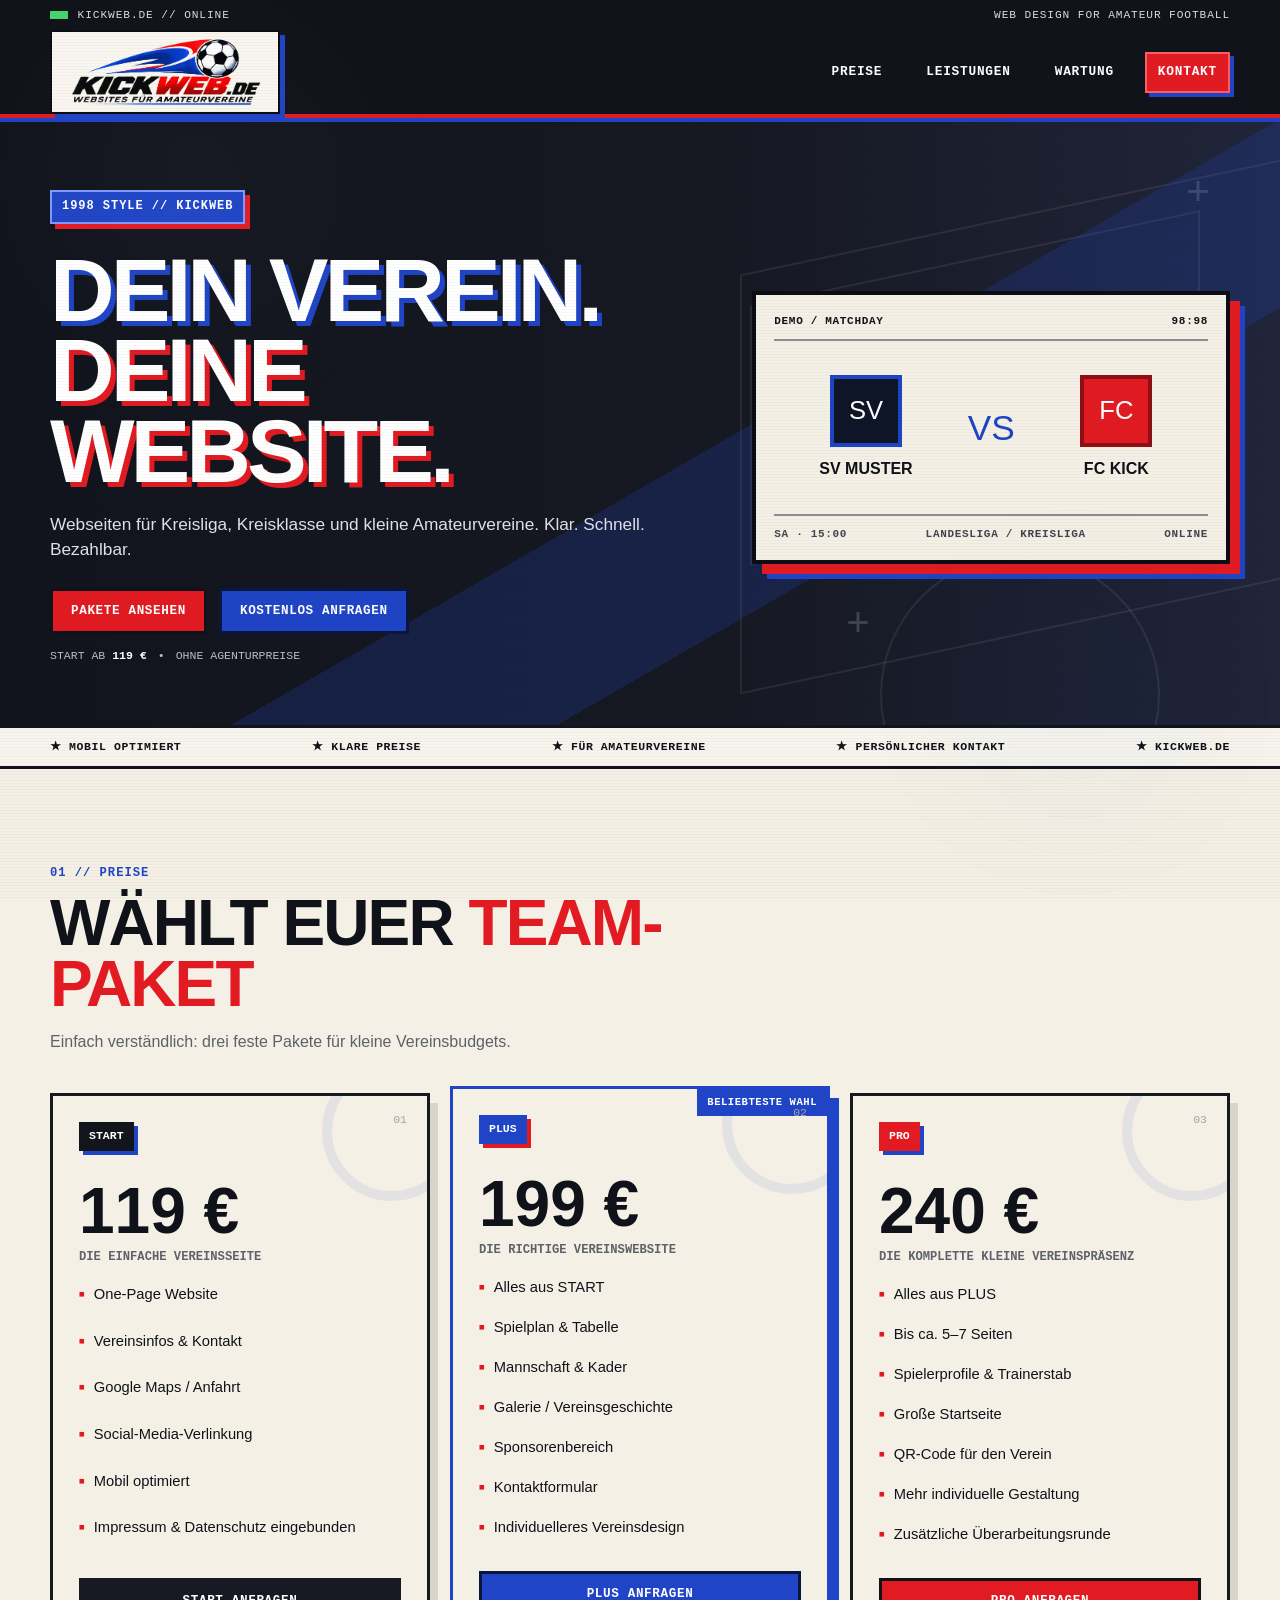
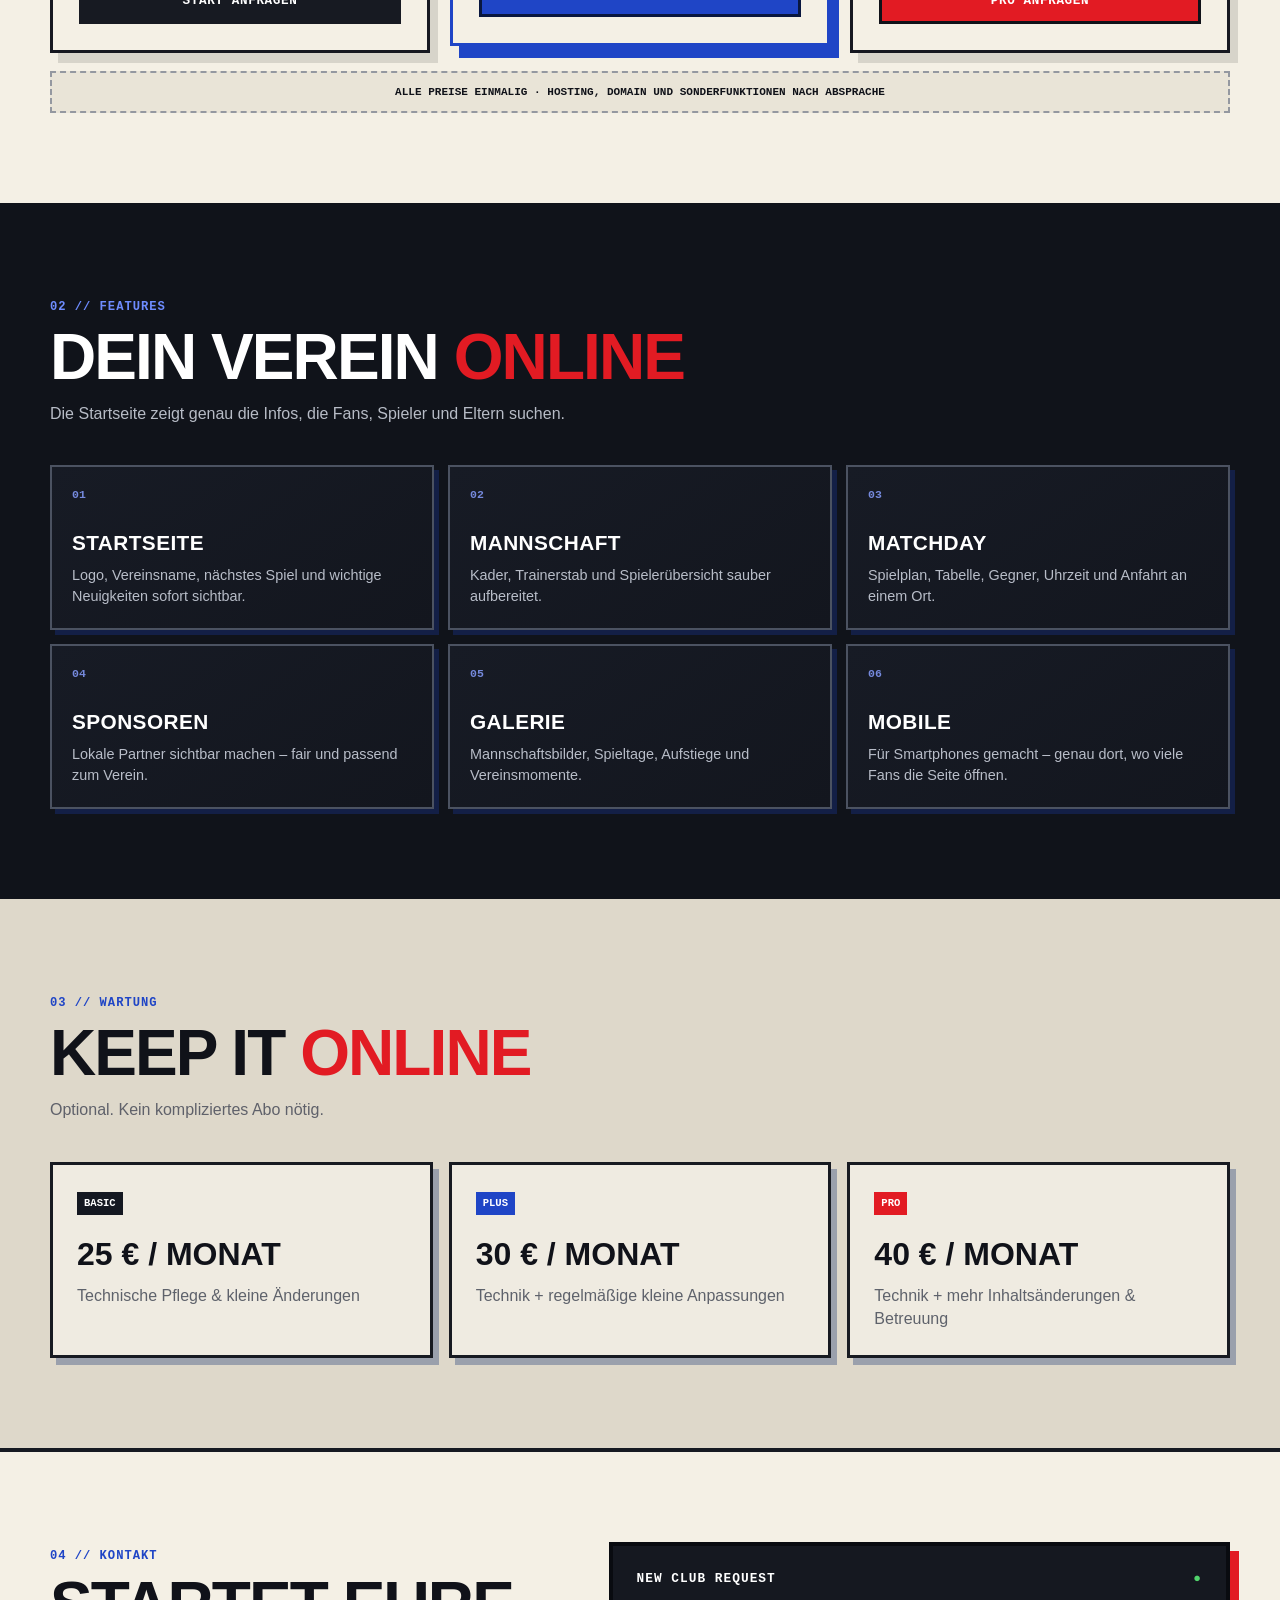
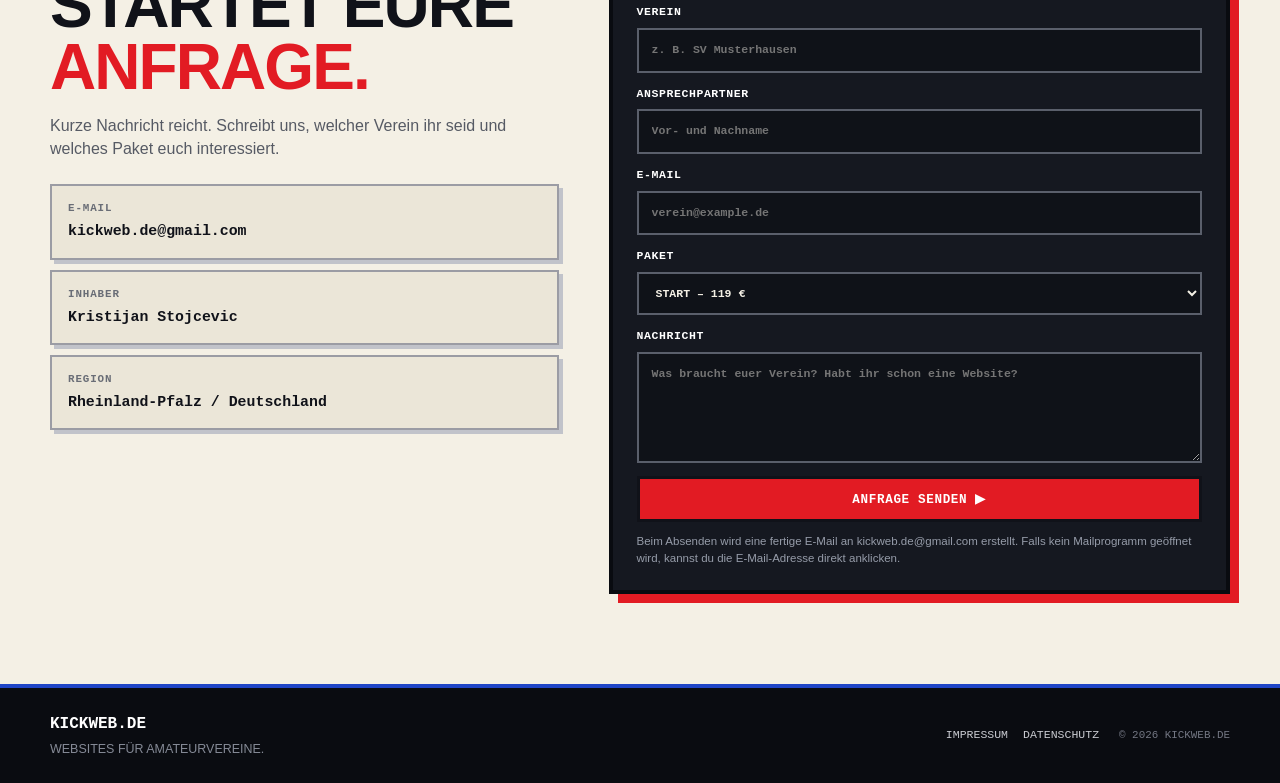
==== commit 9715368c: "Add files via upload" ====
--- a/index.html
+++ b/index.html
@@ -195,7 +195,7 @@
             <div><span>REGION</span><strong>Rheinland-Pfalz / Deutschland</strong></div>
           </div>
         </div>
-        <form class="contact-form" action="mailto:kickweb.de@gmail.com" method="post" enctype="text/plain">
+        <form class="contact-form" id="contactForm">
           <div class="form-title">NEW CLUB REQUEST <span>●</span></div>
           <label>VEREIN<input name="verein" type="text" placeholder="z. B. SV Musterhausen" required></label>
           <label>ANSPRECHPARTNER<input name="name" type="text" placeholder="Vor- und Nachname" required></label>
@@ -210,7 +210,7 @@
           </label>
           <label>NACHRICHT<textarea name="nachricht" rows="5" placeholder="Was braucht euer Verein? Habt ihr schon eine Website?" required></textarea></label>
           <button class="btn btn-red btn-full" type="submit">ANFRAGE SENDEN ▶</button>
-          <p class="form-note">Beim Absenden öffnet sich das Mailprogramm. Für eine echte Formularstrecke können später weitere Dienste angebunden werden.</p>
+          <p class="form-note">Beim Absenden wird eine fertige E-Mail an kickweb.de@gmail.com erstellt. Falls kein Mailprogramm geöffnet wird, kannst du die E-Mail-Adresse direkt anklicken.</p>
         </form>
       </div>
     </section>
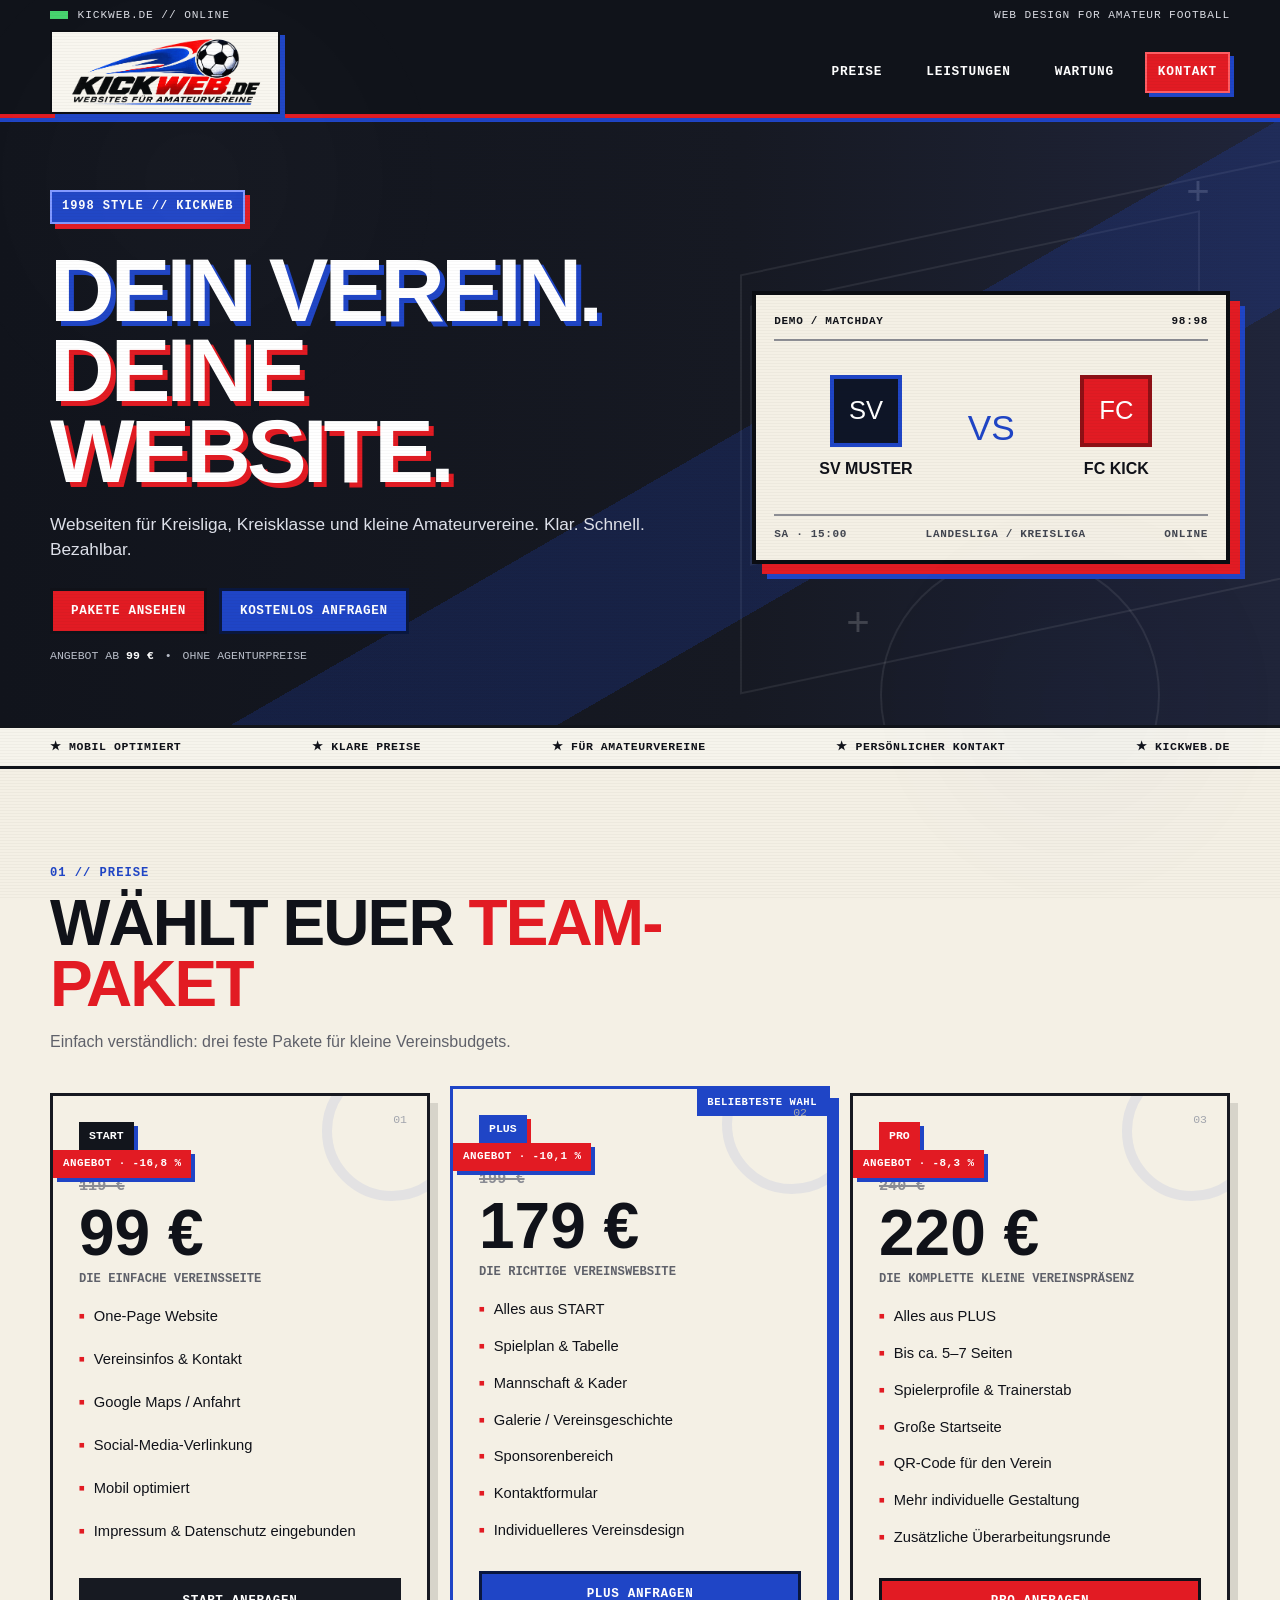
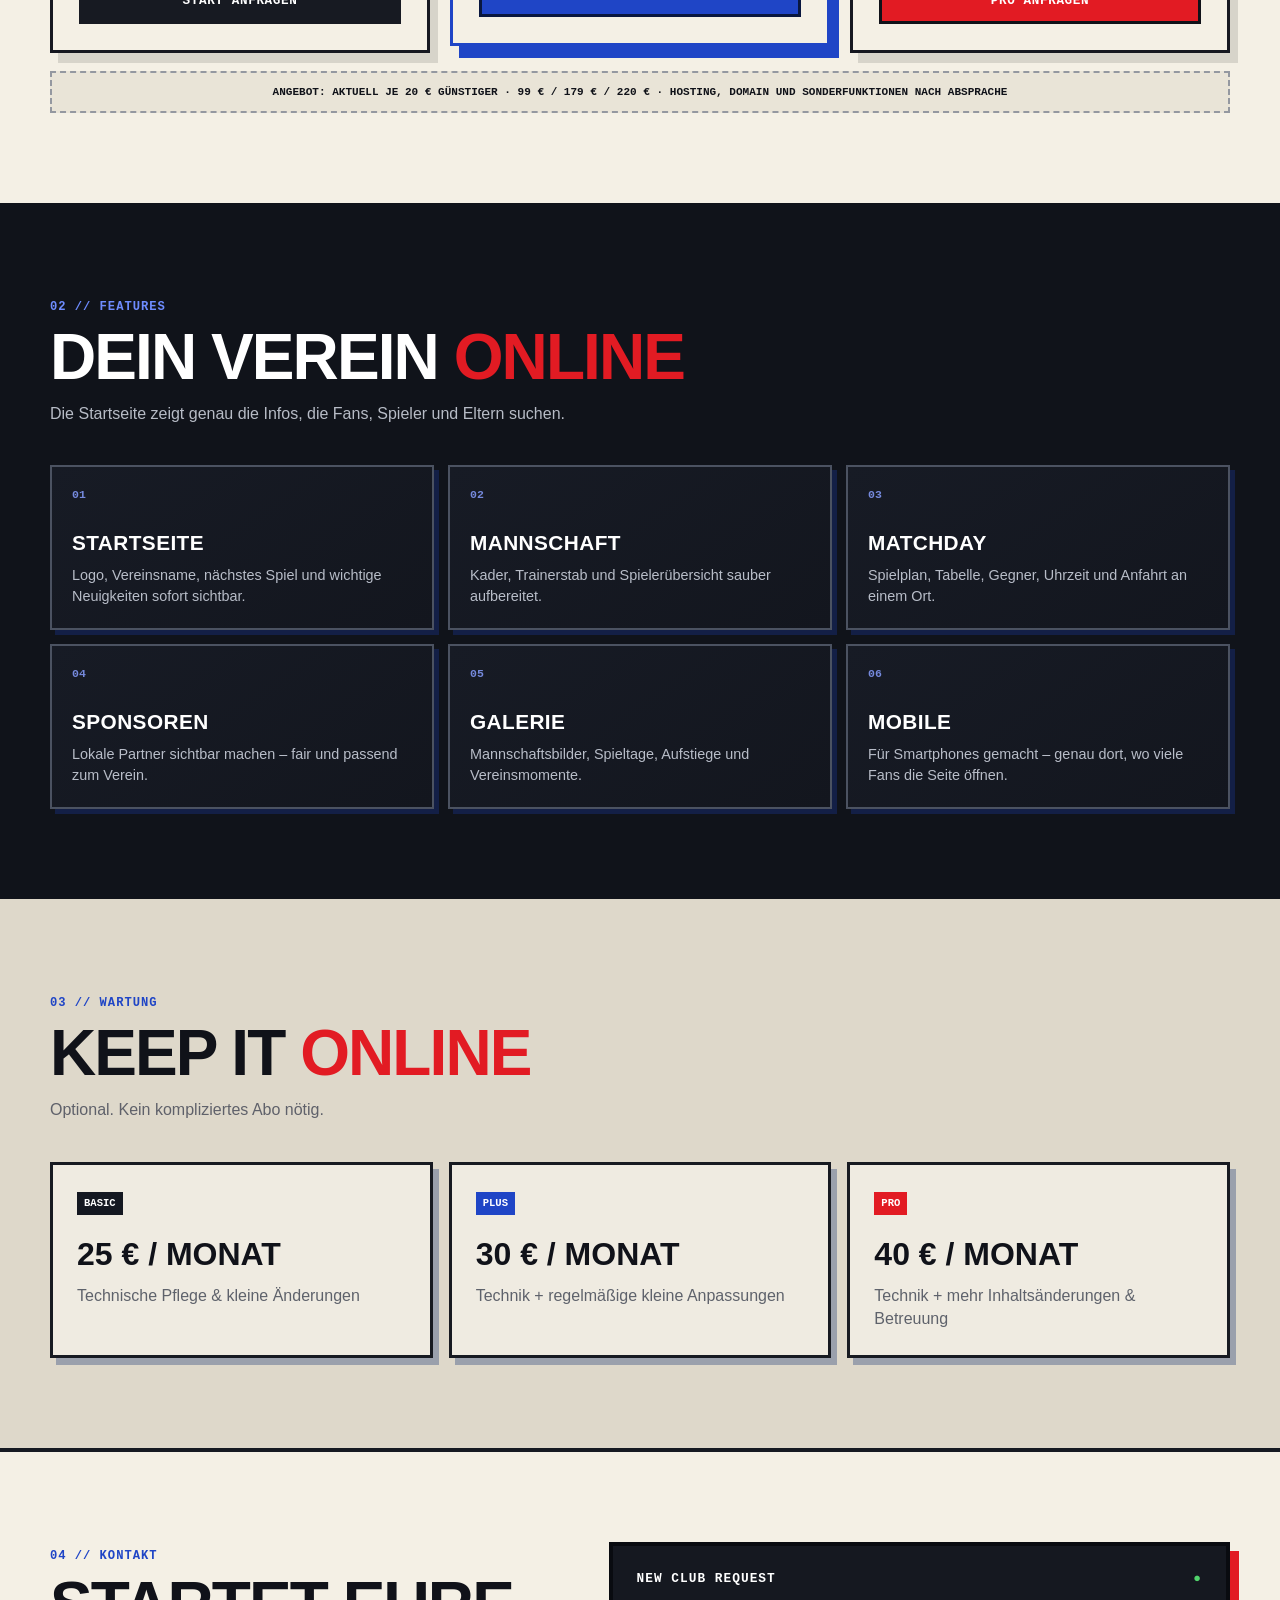
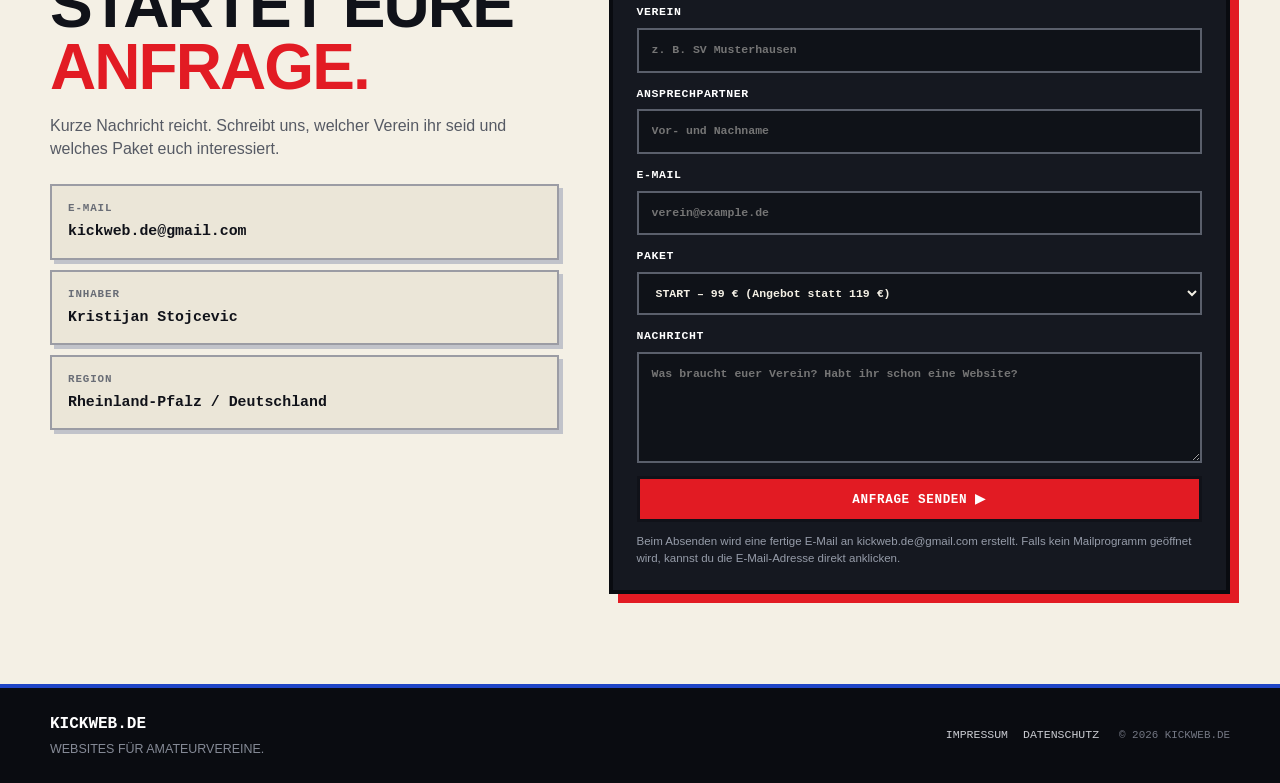
==== commit d9afdb43: "Add files via upload" ====
--- a/index.html
+++ b/index.html
@@ -48,7 +48,7 @@
             <a class="btn btn-blue" href="#kontakt">KOSTENLOS ANFRAGEN</a>
           </div>
           <div class="hero-meta">
-            <span>START AB <strong>119 €</strong></span>
+            <span>ANGEBOT AB <strong>99 €</strong></span>
             <span>•</span>
             <span>OHNE AGENTURPREISE</span>
           </div>
@@ -96,8 +96,9 @@
         <div class="pricing-grid">
           <article class="price-card">
             <div class="card-ribbon">START</div>
+            <div class="sale-badge">ANGEBOT · -16,8 %</div>
             <div class="card-no">01</div>
-            <h3>119 €</h3>
+            <div class="price-old">119 €</div><h3>99 €</h3>
             <p class="price-sub">DIE EINFACHE VEREINSSEITE</p>
             <ul>
               <li>One-Page Website</li>
@@ -112,9 +113,10 @@
 
           <article class="price-card featured">
             <div class="featured-stamp">BELIEBTESTE WAHL</div>
+            <div class="sale-badge">ANGEBOT · -10,1 %</div>
             <div class="card-ribbon blue">PLUS</div>
             <div class="card-no">02</div>
-            <h3>199 €</h3>
+            <div class="price-old">199 €</div><h3>179 €</h3>
             <p class="price-sub">DIE RICHTIGE VEREINSWEBSITE</p>
             <ul>
               <li>Alles aus START</li>
@@ -130,8 +132,9 @@
 
           <article class="price-card">
             <div class="card-ribbon red">PRO</div>
+            <div class="sale-badge">ANGEBOT · -8,3 %</div>
             <div class="card-no">03</div>
-            <h3>240 €</h3>
+            <div class="price-old">240 €</div><h3>220 €</h3>
             <p class="price-sub">DIE KOMPLETTE KLEINE VEREINSPRÄSENZ</p>
             <ul>
               <li>Alles aus PLUS</li>
@@ -146,7 +149,7 @@
           </article>
         </div>
 
-        <div class="pricing-note pixel-box">ALLE PREISE EINMALIG · HOSTING, DOMAIN UND SONDERFUNKTIONEN NACH ABSPRACHE</div>
+        <div class="pricing-note pixel-box">ANGEBOT: AKTUELL JE 20 € GÜNSTIGER · 99 € / 179 € / 220 € · HOSTING, DOMAIN UND SONDERFUNKTIONEN NACH ABSPRACHE</div>
       </div>
     </section>
 
@@ -202,9 +205,9 @@
           <label>E-MAIL<input name="email" type="email" placeholder="verein@example.de" required></label>
           <label>PAKET
             <select name="paket">
-              <option value="START – 119 €">START – 119 €</option>
-              <option value="PLUS – 199 €">PLUS – 199 €</option>
-              <option value="PRO – 240 €">PRO – 240 €</option>
+              <option value="START – 99 € (Angebot statt 119 €)">START – 99 € (Angebot statt 119 €)</option>
+              <option value="PLUS – 179 € (Angebot statt 199 €)">PLUS – 179 € (Angebot statt 199 €)</option>
+              <option value="PRO – 220 € (Angebot statt 240 €)">PRO – 220 € (Angebot statt 240 €)</option>
               <option value="noch unsicher">NOCH UNSICHER</option>
             </select>
           </label>
--- a/style.css
+++ b/style.css
@@ -49,7 +49,7 @@
 .ticker{background:#f6f4ec;border-bottom:3px solid #11141a;border-top:3px solid #11141a;overflow:hidden}.ticker-track{display:flex;justify-content:space-between;gap:18px;padding:11px 0;font-family:"Courier New",monospace;font-size:.72rem;font-weight:900;letter-spacing:.05em;white-space:nowrap}
 .section{padding:90px 0}.section-dark,.game-section{background:#10131a;color:#fff}.retro-heading{text-align:left;max-width:760px;margin:0 0 40px}.retro-heading.light p{color:#b7bcc6}.section-kicker{display:inline-block;color:var(--blue);font-family:"Courier New",monospace;font-weight:900;font-size:.76rem;letter-spacing:.08em}.game-section .section-kicker{color:#6e8cff}.section h2{font-size:clamp(2.5rem,5vw,4rem);line-height:.96;letter-spacing:-.03em;margin:10px 0 14px}.section h2 span{color:var(--red)}.section-heading p{margin:0;color:var(--muted);max-width:700px}
 .pricing-grid{display:grid;grid-template-columns:repeat(3,1fr);gap:20px}.price-card{position:relative;background:var(--panel);border:3px solid #161820;box-shadow:var(--shadow);padding:26px;display:flex;flex-direction:column;min-height:560px;overflow:hidden}.price-card:before{content:"";position:absolute;right:-35px;top:-35px;width:120px;height:120px;border-radius:50%;border:10px solid rgba(31,69,198,.08)}.featured{transform:translateY(-7px);border-color:var(--blue);box-shadow:9px 12px 0 var(--blue)}.card-ribbon{display:inline-block;align-self:flex-start;background:#12151c;color:#fff;padding:6px 10px;font-family:"Courier New",monospace;font-weight:900;font-size:.72rem;box-shadow:4px 4px 0 var(--blue)}.card-ribbon.blue{background:var(--blue);box-shadow:4px 4px 0 var(--red)}.card-ribbon.red{background:var(--red);box-shadow:4px 4px 0 var(--blue)}
-.card-no{position:absolute;right:20px;top:16px;font-family:"Courier New",monospace;color:#a2a5ad;font-size:.72rem}.price-card h3{font-family:Impact,"Arial Black",Arial,sans-serif;font-size:4rem;line-height:1;margin:28px 0 6px}.price-sub{font-family:"Courier New",monospace;font-size:.76rem;font-weight:900;color:#5f616a;margin:0 0 18px}.price-card ul{list-style:none;padding:0;margin:0 0 24px;display:grid;gap:10px;flex:1;font-size:.92rem}.price-card li:before{content:"■";color:var(--red);margin-right:9px;font-size:.65em;vertical-align:2px}.featured-stamp{position:absolute;right:0;top:0;background:var(--blue);color:#fff;padding:6px 10px;font-family:"Courier New",monospace;font-size:.66rem;font-weight:900;letter-spacing:.05em}.pricing-note{margin-top:18px}
+.card-no{position:absolute;right:20px;top:16px;font-family:"Courier New",monospace;color:#a2a5ad;font-size:.72rem}.sale-badge{position:absolute;left:0;top:54px;background:var(--red);color:#fff;padding:6px 10px;font-family:"Courier New",monospace;font-size:.68rem;font-weight:900;letter-spacing:.04em;box-shadow:4px 4px 0 var(--blue)}.price-old{text-decoration:line-through;text-decoration-thickness:2px;color:#8a8c94;font-family:"Courier New",monospace;font-size:.95rem;font-weight:900;margin-top:24px}.price-card h3{font-family:Impact,"Arial Black",Arial,sans-serif;font-size:4rem;line-height:1;margin:4px 0 6px}.price-sub{font-family:"Courier New",monospace;font-size:.76rem;font-weight:900;color:#5f616a;margin:0 0 18px}.price-card ul{list-style:none;padding:0;margin:0 0 24px;display:grid;gap:10px;flex:1;font-size:.92rem}.price-card li:before{content:"■";color:var(--red);margin-right:9px;font-size:.65em;vertical-align:2px}.featured-stamp{position:absolute;right:0;top:0;background:var(--blue);color:#fff;padding:6px 10px;font-family:"Courier New",monospace;font-size:.66rem;font-weight:900;letter-spacing:.05em}.pricing-note{margin-top:18px}
 .pixel-box{border:2px dashed #9498a0;padding:11px 14px;font-family:"Courier New",monospace;font-size:.69rem;font-weight:900;text-align:center;background:#e9e4d7}
 .feature-grid{display:grid;grid-template-columns:repeat(3,1fr);gap:14px}.feature-panel{border:2px solid #4b5261;padding:20px;background:linear-gradient(145deg,#171b25,#13161e);min-height:165px;box-shadow:5px 5px 0 rgba(31,69,198,.25)}.feature-panel span{display:block;color:#7589dc;font-family:"Courier New",monospace;font-size:.72rem;font-weight:900;margin-bottom:24px}.feature-panel strong{font-family:Impact,"Arial Black",Arial,sans-serif;font-size:1.3rem;letter-spacing:.02em}.feature-panel p{color:#b8bdc8;margin:7px 0 0;font-size:.9rem}
 .maintenance{background:#ded8ca}.maintenance-grid{display:grid;grid-template-columns:repeat(3,1fr);gap:16px}.maintenance-card{border:3px solid #171a21;background:#efebe1;padding:24px;box-shadow:6px 7px 0 #9aa0ac;min-height:170px}.tiny-tag{display:inline-block;background:#141821;color:#fff;padding:4px 7px;font-family:"Courier New",monospace;font-size:.66rem;font-weight:900;margin-bottom:16px}.tiny-tag.blue{background:var(--blue)}.tiny-tag.red{background:var(--red)}.maintenance-card strong{display:block;font-family:Impact,"Arial Black",Arial,sans-serif;font-size:2rem}.maintenance-card p{margin:7px 0 0;color:#5e626b}
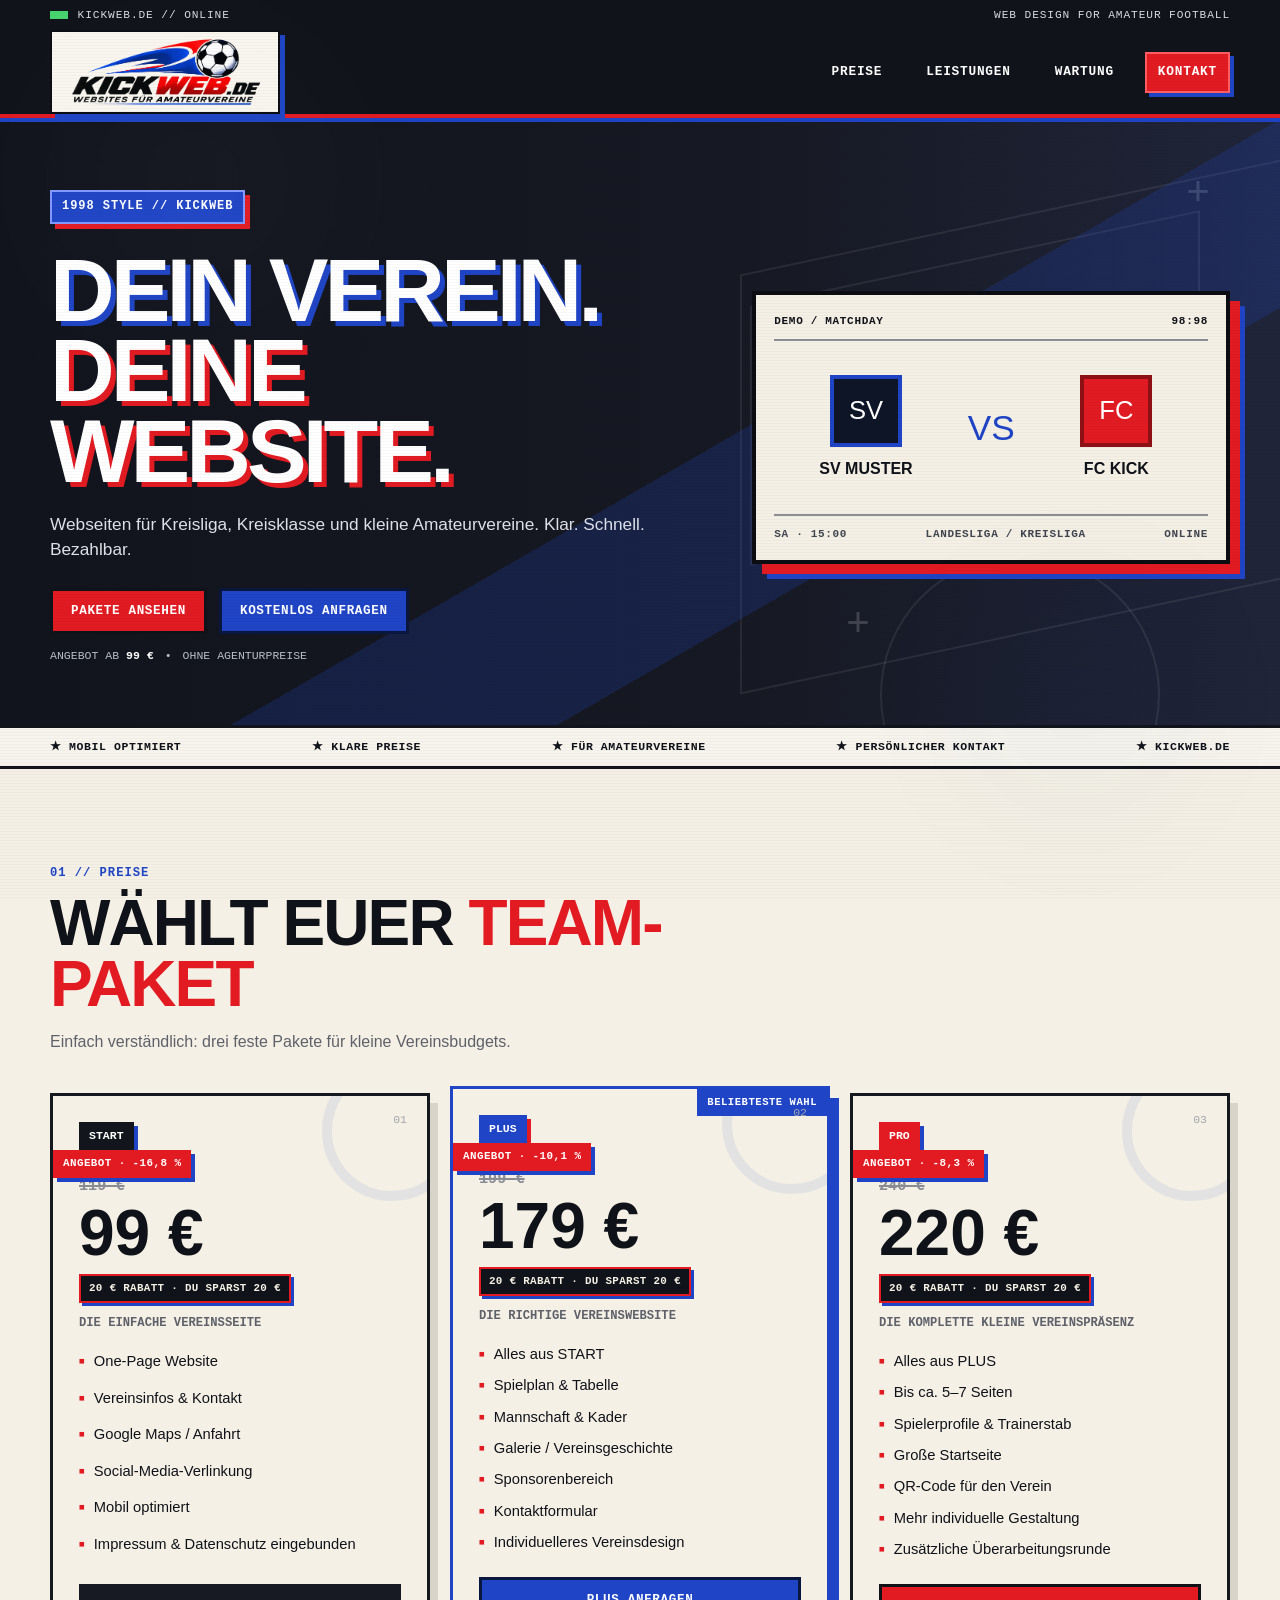
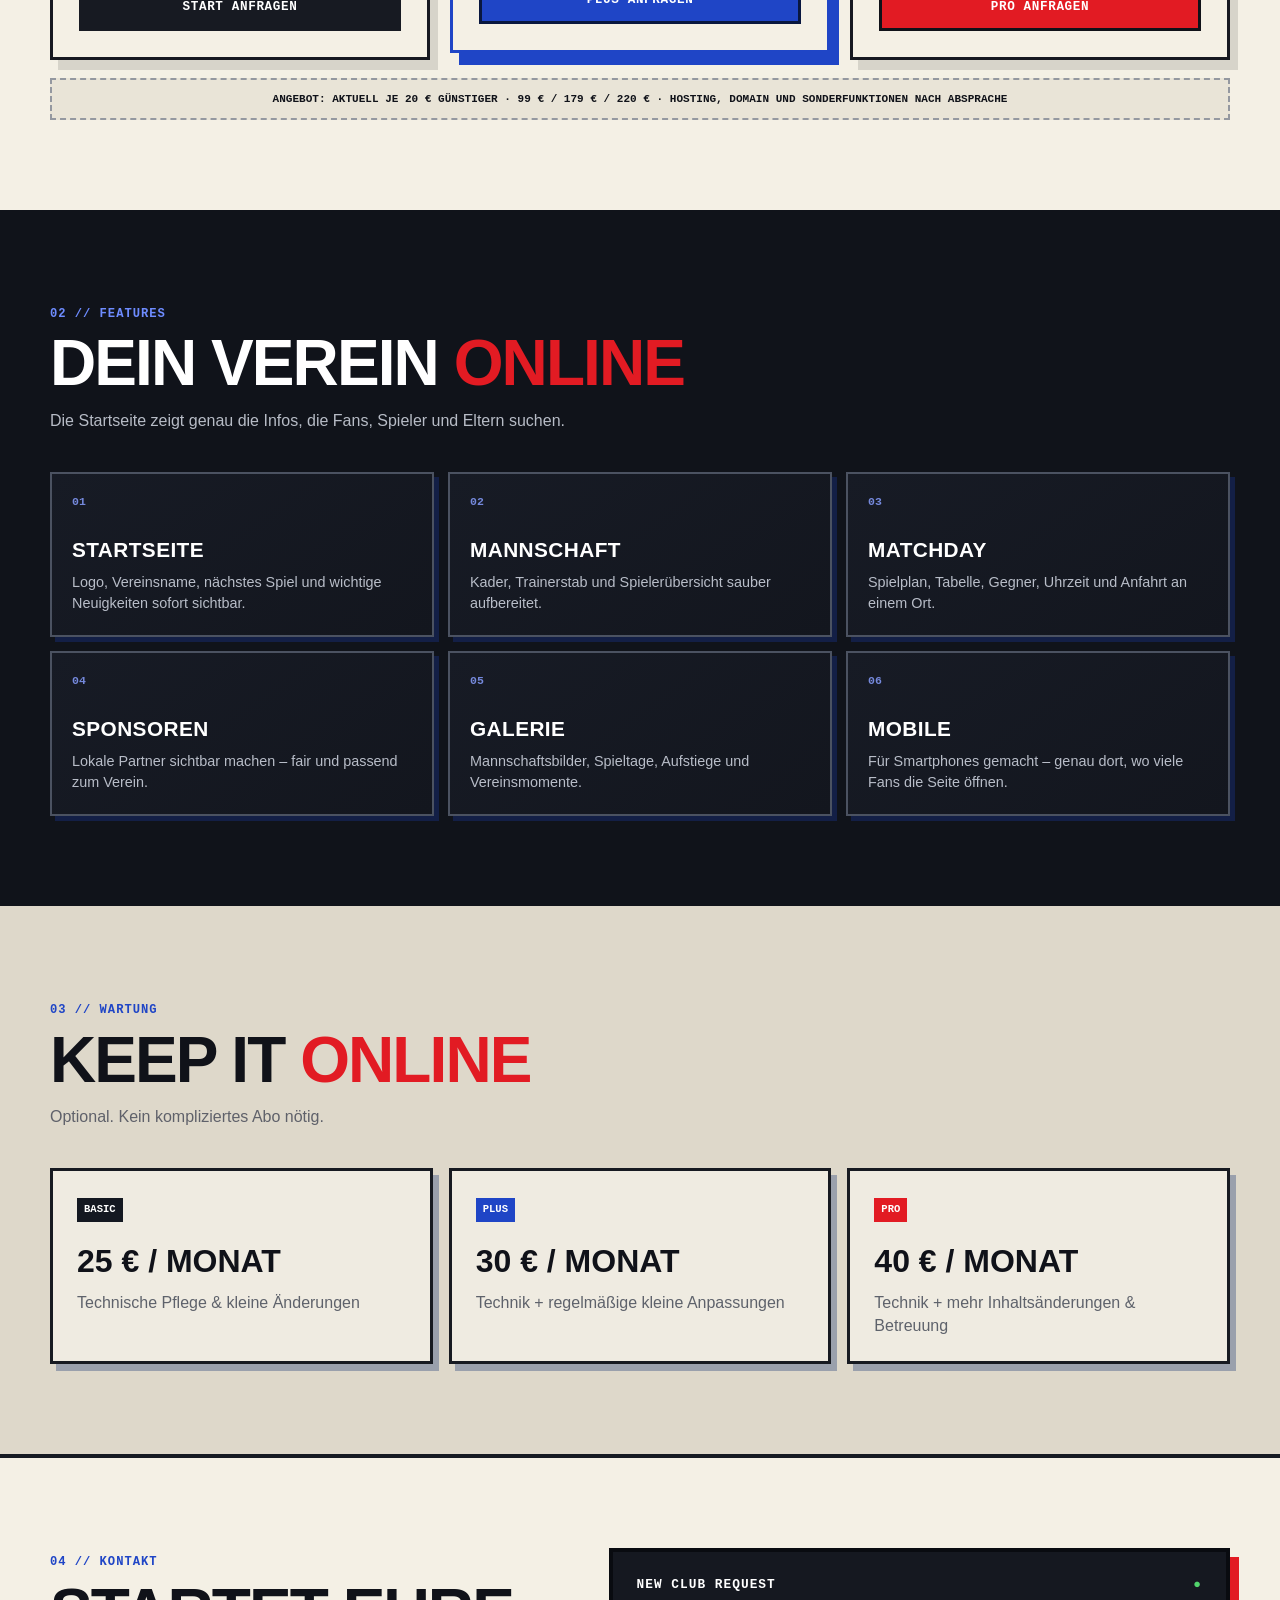
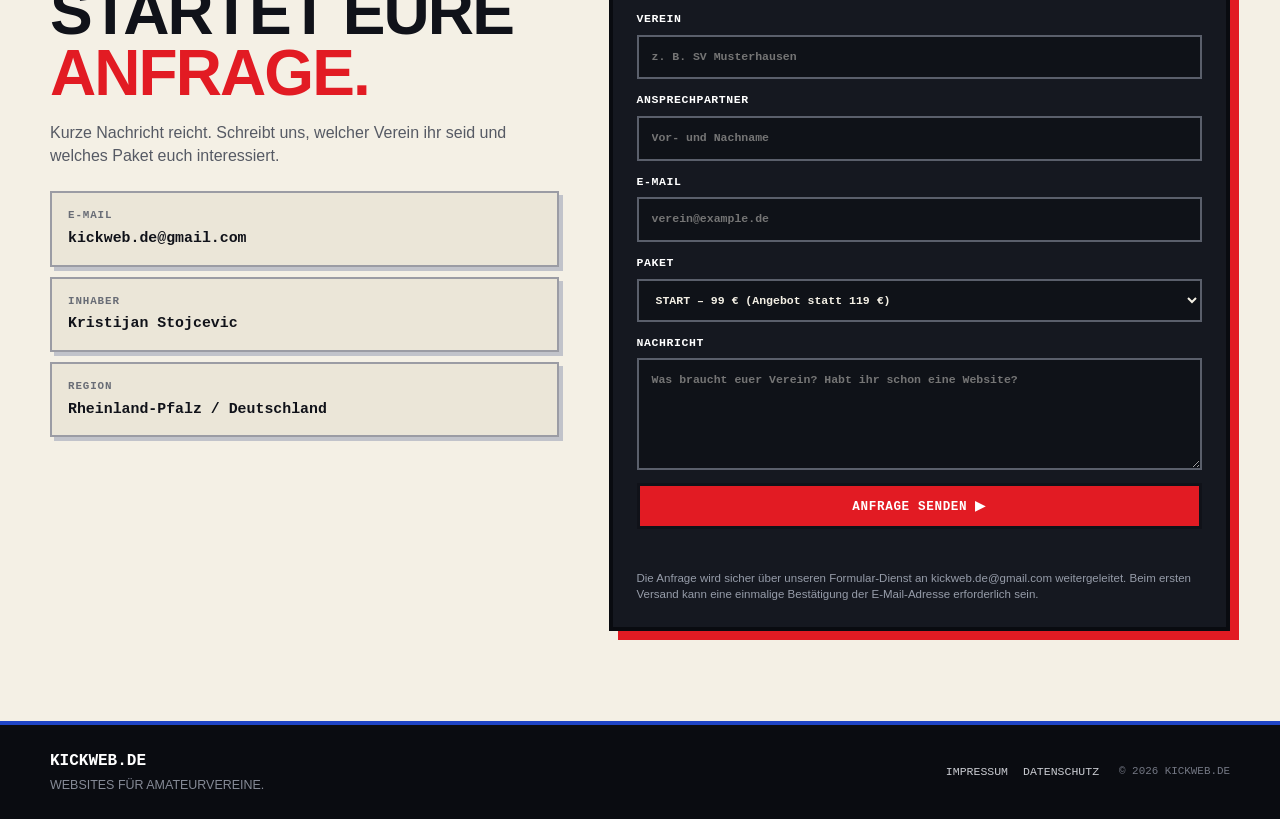
==== commit 51656aff: "Add files via upload" ====
--- a/index.html
+++ b/index.html
@@ -98,7 +98,7 @@
             <div class="card-ribbon">START</div>
             <div class="sale-badge">ANGEBOT · -16,8 %</div>
             <div class="card-no">01</div>
-            <div class="price-old">119 €</div><h3>99 €</h3>
+            <div class="price-old">119 €</div><h3>99 €</h3><div class="price-save">20 € RABATT · DU SPARST 20 €</div>
             <p class="price-sub">DIE EINFACHE VEREINSSEITE</p>
             <ul>
               <li>One-Page Website</li>
@@ -116,7 +116,7 @@
             <div class="sale-badge">ANGEBOT · -10,1 %</div>
             <div class="card-ribbon blue">PLUS</div>
             <div class="card-no">02</div>
-            <div class="price-old">199 €</div><h3>179 €</h3>
+            <div class="price-old">199 €</div><h3>179 €</h3><div class="price-save">20 € RABATT · DU SPARST 20 €</div>
             <p class="price-sub">DIE RICHTIGE VEREINSWEBSITE</p>
             <ul>
               <li>Alles aus START</li>
@@ -134,7 +134,7 @@
             <div class="card-ribbon red">PRO</div>
             <div class="sale-badge">ANGEBOT · -8,3 %</div>
             <div class="card-no">03</div>
-            <div class="price-old">240 €</div><h3>220 €</h3>
+            <div class="price-old">240 €</div><h3>220 €</h3><div class="price-save">20 € RABATT · DU SPARST 20 €</div>
             <p class="price-sub">DIE KOMPLETTE KLEINE VEREINSPRÄSENZ</p>
             <ul>
               <li>Alles aus PLUS</li>
@@ -199,6 +199,8 @@
           </div>
         </div>
         <form class="contact-form" id="contactForm">
+          <input type="hidden" name="_subject" value="Neue KICKWEB Anfrage">
+          <input type="hidden" name="_captcha" value="true">
           <div class="form-title">NEW CLUB REQUEST <span>●</span></div>
           <label>VEREIN<input name="verein" type="text" placeholder="z. B. SV Musterhausen" required></label>
           <label>ANSPRECHPARTNER<input name="name" type="text" placeholder="Vor- und Nachname" required></label>
@@ -213,7 +215,8 @@
           </label>
           <label>NACHRICHT<textarea name="nachricht" rows="5" placeholder="Was braucht euer Verein? Habt ihr schon eine Website?" required></textarea></label>
           <button class="btn btn-red btn-full" type="submit">ANFRAGE SENDEN ▶</button>
-          <p class="form-note">Beim Absenden wird eine fertige E-Mail an kickweb.de@gmail.com erstellt. Falls kein Mailprogramm geöffnet wird, kannst du die E-Mail-Adresse direkt anklicken.</p>
+          <p class="form-status" id="formStatus" aria-live="polite"></p>
+          <p class="form-note">Die Anfrage wird sicher über unseren Formular-Dienst an kickweb.de@gmail.com weitergeleitet. Beim ersten Versand kann eine einmalige Bestätigung der E-Mail-Adresse erforderlich sein.</p>
         </form>
       </div>
     </section>
--- a/style.css
+++ b/style.css
@@ -49,11 +49,12 @@
 .ticker{background:#f6f4ec;border-bottom:3px solid #11141a;border-top:3px solid #11141a;overflow:hidden}.ticker-track{display:flex;justify-content:space-between;gap:18px;padding:11px 0;font-family:"Courier New",monospace;font-size:.72rem;font-weight:900;letter-spacing:.05em;white-space:nowrap}
 .section{padding:90px 0}.section-dark,.game-section{background:#10131a;color:#fff}.retro-heading{text-align:left;max-width:760px;margin:0 0 40px}.retro-heading.light p{color:#b7bcc6}.section-kicker{display:inline-block;color:var(--blue);font-family:"Courier New",monospace;font-weight:900;font-size:.76rem;letter-spacing:.08em}.game-section .section-kicker{color:#6e8cff}.section h2{font-size:clamp(2.5rem,5vw,4rem);line-height:.96;letter-spacing:-.03em;margin:10px 0 14px}.section h2 span{color:var(--red)}.section-heading p{margin:0;color:var(--muted);max-width:700px}
 .pricing-grid{display:grid;grid-template-columns:repeat(3,1fr);gap:20px}.price-card{position:relative;background:var(--panel);border:3px solid #161820;box-shadow:var(--shadow);padding:26px;display:flex;flex-direction:column;min-height:560px;overflow:hidden}.price-card:before{content:"";position:absolute;right:-35px;top:-35px;width:120px;height:120px;border-radius:50%;border:10px solid rgba(31,69,198,.08)}.featured{transform:translateY(-7px);border-color:var(--blue);box-shadow:9px 12px 0 var(--blue)}.card-ribbon{display:inline-block;align-self:flex-start;background:#12151c;color:#fff;padding:6px 10px;font-family:"Courier New",monospace;font-weight:900;font-size:.72rem;box-shadow:4px 4px 0 var(--blue)}.card-ribbon.blue{background:var(--blue);box-shadow:4px 4px 0 var(--red)}.card-ribbon.red{background:var(--red);box-shadow:4px 4px 0 var(--blue)}
-.card-no{position:absolute;right:20px;top:16px;font-family:"Courier New",monospace;color:#a2a5ad;font-size:.72rem}.sale-badge{position:absolute;left:0;top:54px;background:var(--red);color:#fff;padding:6px 10px;font-family:"Courier New",monospace;font-size:.68rem;font-weight:900;letter-spacing:.04em;box-shadow:4px 4px 0 var(--blue)}.price-old{text-decoration:line-through;text-decoration-thickness:2px;color:#8a8c94;font-family:"Courier New",monospace;font-size:.95rem;font-weight:900;margin-top:24px}.price-card h3{font-family:Impact,"Arial Black",Arial,sans-serif;font-size:4rem;line-height:1;margin:4px 0 6px}.price-sub{font-family:"Courier New",monospace;font-size:.76rem;font-weight:900;color:#5f616a;margin:0 0 18px}.price-card ul{list-style:none;padding:0;margin:0 0 24px;display:grid;gap:10px;flex:1;font-size:.92rem}.price-card li:before{content:"■";color:var(--red);margin-right:9px;font-size:.65em;vertical-align:2px}.featured-stamp{position:absolute;right:0;top:0;background:var(--blue);color:#fff;padding:6px 10px;font-family:"Courier New",monospace;font-size:.66rem;font-weight:900;letter-spacing:.05em}.pricing-note{margin-top:18px}
+.card-no{position:absolute;right:20px;top:16px;font-family:"Courier New",monospace;color:#a2a5ad;font-size:.72rem}.sale-badge{position:absolute;left:0;top:54px;background:var(--red);color:#fff;padding:6px 10px;font-family:"Courier New",monospace;font-size:.68rem;font-weight:900;letter-spacing:.04em;box-shadow:4px 4px 0 var(--blue)}.price-old{text-decoration:line-through;text-decoration-thickness:2px;color:#8a8c94;font-family:"Courier New",monospace;font-size:.95rem;font-weight:900;margin-top:24px}.price-save{display:inline-block;align-self:flex-start;margin:3px 0 12px;background:#101319;color:#f4f0e5;border:2px solid var(--red);padding:5px 8px;font-family:"Courier New",monospace;font-size:.68rem;font-weight:900;letter-spacing:.03em;box-shadow:3px 3px 0 var(--blue)}.price-card h3{font-family:Impact,"Arial Black",Arial,sans-serif;font-size:4rem;line-height:1;margin:4px 0 6px}.price-sub{font-family:"Courier New",monospace;font-size:.76rem;font-weight:900;color:#5f616a;margin:0 0 18px}.price-card ul{list-style:none;padding:0;margin:0 0 24px;display:grid;gap:10px;flex:1;font-size:.92rem}.price-card li:before{content:"■";color:var(--red);margin-right:9px;font-size:.65em;vertical-align:2px}.featured-stamp{position:absolute;right:0;top:0;background:var(--blue);color:#fff;padding:6px 10px;font-family:"Courier New",monospace;font-size:.66rem;font-weight:900;letter-spacing:.05em}.pricing-note{margin-top:18px}
 .pixel-box{border:2px dashed #9498a0;padding:11px 14px;font-family:"Courier New",monospace;font-size:.69rem;font-weight:900;text-align:center;background:#e9e4d7}
 .feature-grid{display:grid;grid-template-columns:repeat(3,1fr);gap:14px}.feature-panel{border:2px solid #4b5261;padding:20px;background:linear-gradient(145deg,#171b25,#13161e);min-height:165px;box-shadow:5px 5px 0 rgba(31,69,198,.25)}.feature-panel span{display:block;color:#7589dc;font-family:"Courier New",monospace;font-size:.72rem;font-weight:900;margin-bottom:24px}.feature-panel strong{font-family:Impact,"Arial Black",Arial,sans-serif;font-size:1.3rem;letter-spacing:.02em}.feature-panel p{color:#b8bdc8;margin:7px 0 0;font-size:.9rem}
 .maintenance{background:#ded8ca}.maintenance-grid{display:grid;grid-template-columns:repeat(3,1fr);gap:16px}.maintenance-card{border:3px solid #171a21;background:#efebe1;padding:24px;box-shadow:6px 7px 0 #9aa0ac;min-height:170px}.tiny-tag{display:inline-block;background:#141821;color:#fff;padding:4px 7px;font-family:"Courier New",monospace;font-size:.66rem;font-weight:900;margin-bottom:16px}.tiny-tag.blue{background:var(--blue)}.tiny-tag.red{background:var(--red)}.maintenance-card strong{display:block;font-family:Impact,"Arial Black",Arial,sans-serif;font-size:2rem}.maintenance-card p{margin:7px 0 0;color:#5e626b}
-.contact-section{background:var(--panel);border-top:4px solid #161a22}.contact-grid{display:grid;grid-template-columns:.9fr 1.1fr;gap:50px;align-items:start}.contact-section h2{max-width:560px}.contact-section> .container > div:first-child > p{max-width:560px;color:#565a64}.contact-box{display:grid;gap:10px;margin-top:24px}.contact-box div{background:#ebe6d8;border:2px solid #9b9ca4;padding:15px 16px;box-shadow:4px 4px 0 #c1c3ca}.contact-box span{display:block;font-family:"Courier New",monospace;font-size:.68rem;font-weight:900;color:#696d76;letter-spacing:.08em}.contact-box strong{display:block;margin-top:4px;font-family:"Courier New",monospace;font-size:.93rem}.contact-form{background:#151820;color:#fff;border:4px solid #090b10;padding:24px;box-shadow:9px 9px 0 var(--red)}.form-title{display:flex;justify-content:space-between;font-family:"Courier New",monospace;font-weight:900;font-size:.8rem;letter-spacing:.08em;margin-bottom:16px}.form-title span{color:#51d46c}.contact-form label{display:grid;gap:7px;margin-bottom:13px;font-family:"Courier New",monospace;font-size:.72rem;font-weight:900;letter-spacing:.05em}.contact-form input,.contact-form select,.contact-form textarea{width:100%;border:2px solid #5a5f6b;background:#0f1218;color:#f4f0e5;padding:12px 13px;font:inherit;outline:none}.contact-form input:focus,.contact-form select:focus,.contact-form textarea:focus{border-color:#6c88ff;box-shadow:0 0 0 2px rgba(31,69,198,.25)}.form-note{margin:11px 0 0;color:#969ca9;font-size:.72rem;line-height:1.45}
+.contact-section{background:var(--panel);border-top:4px solid #161a22}.contact-grid{display:grid;grid-template-columns:.9fr 1.1fr;gap:50px;align-items:start}.contact-section h2{max-width:560px}.contact-section> .container > div:first-child > p{max-width:560px;color:#565a64}.contact-box{display:grid;gap:10px;margin-top:24px}.contact-box div{background:#ebe6d8;border:2px solid #9b9ca4;padding:15px 16px;box-shadow:4px 4px 0 #c1c3ca}.contact-box span{display:block;font-family:"Courier New",monospace;font-size:.68rem;font-weight:900;color:#696d76;letter-spacing:.08em}.contact-box strong{display:block;margin-top:4px;font-family:"Courier New",monospace;font-size:.93rem}.contact-form{background:#151820;color:#fff;border:4px solid #090b10;padding:24px;box-shadow:9px 9px 0 var(--red)}.form-title{display:flex;justify-content:space-between;font-family:"Courier New",monospace;font-weight:900;font-size:.8rem;letter-spacing:.08em;margin-bottom:16px}.form-title span{color:#51d46c}.contact-form label{display:grid;gap:7px;margin-bottom:13px;font-family:"Courier New",monospace;font-size:.72rem;font-weight:900;letter-spacing:.05em}.contact-form input,.contact-form select,.contact-form textarea{width:100%;border:2px solid #5a5f6b;background:#0f1218;color:#f4f0e5;padding:12px 13px;font:inherit;outline:none}.contact-form input:focus,.contact-form select:focus,.contact-form textarea:focus{border-color:#6c88ff;box-shadow:0 0 0 2px rgba(31,69,198,.25)}.form-status{min-height:20px;margin:10px 0 0;font-family:"Courier New",monospace;font-size:.72rem;font-weight:900;letter-spacing:.04em}.form-status.success{color:#51d46c}.form-status.error{color:#ff5b57}.contact-form button:disabled{opacity:.65;cursor:wait;transform:none;box-shadow:none}
+.form-note{margin:11px 0 0;color:#969ca9;font-size:.72rem;line-height:1.45}
 .footer{background:#0a0c11;color:#c9cbd1;padding:25px 0;border-top:4px solid var(--blue)}.footer-grid{display:grid;grid-template-columns:1fr auto auto;gap:20px;align-items:center}.footer strong{display:block;color:#fff;font-family:"Courier New",monospace}.footer span{display:block;margin-top:3px;color:#858a96;font-size:.78rem}.footer-links{display:flex;gap:15px;font-family:"Courier New",monospace;font-size:.72rem}.footer-links a:hover{color:#fff}.copyright{font-family:"Courier New",monospace;font-size:.68rem;color:#737783}
 @media(max-width:950px){.nav{display:none}.hero-grid,.contact-grid{grid-template-columns:1fr}.hero{padding-top:58px}.match-card{max-width:680px}.pricing-grid,.feature-grid,.maintenance-grid{grid-template-columns:1fr}.featured{transform:none}.ticker-track{overflow:auto;justify-content:flex-start}.footer-grid{grid-template-columns:1fr;text-align:center}.footer-links{justify-content:center}}
 @media(max-width:560px){.container{width:min(var(--max),calc(100% - 22px))}.topbar-right{display:none}.brand{width:200px}.hero h1{font-size:3.2rem}.hero-actions{flex-direction:column}.hero-actions .btn{width:100%}.match-main{padding:22px 0}.club-badge{width:60px;height:60px}.section{padding:70px 0}.price-card{min-height:auto}.price-card h3{font-size:3.3rem}.feature-panel{min-height:auto}}
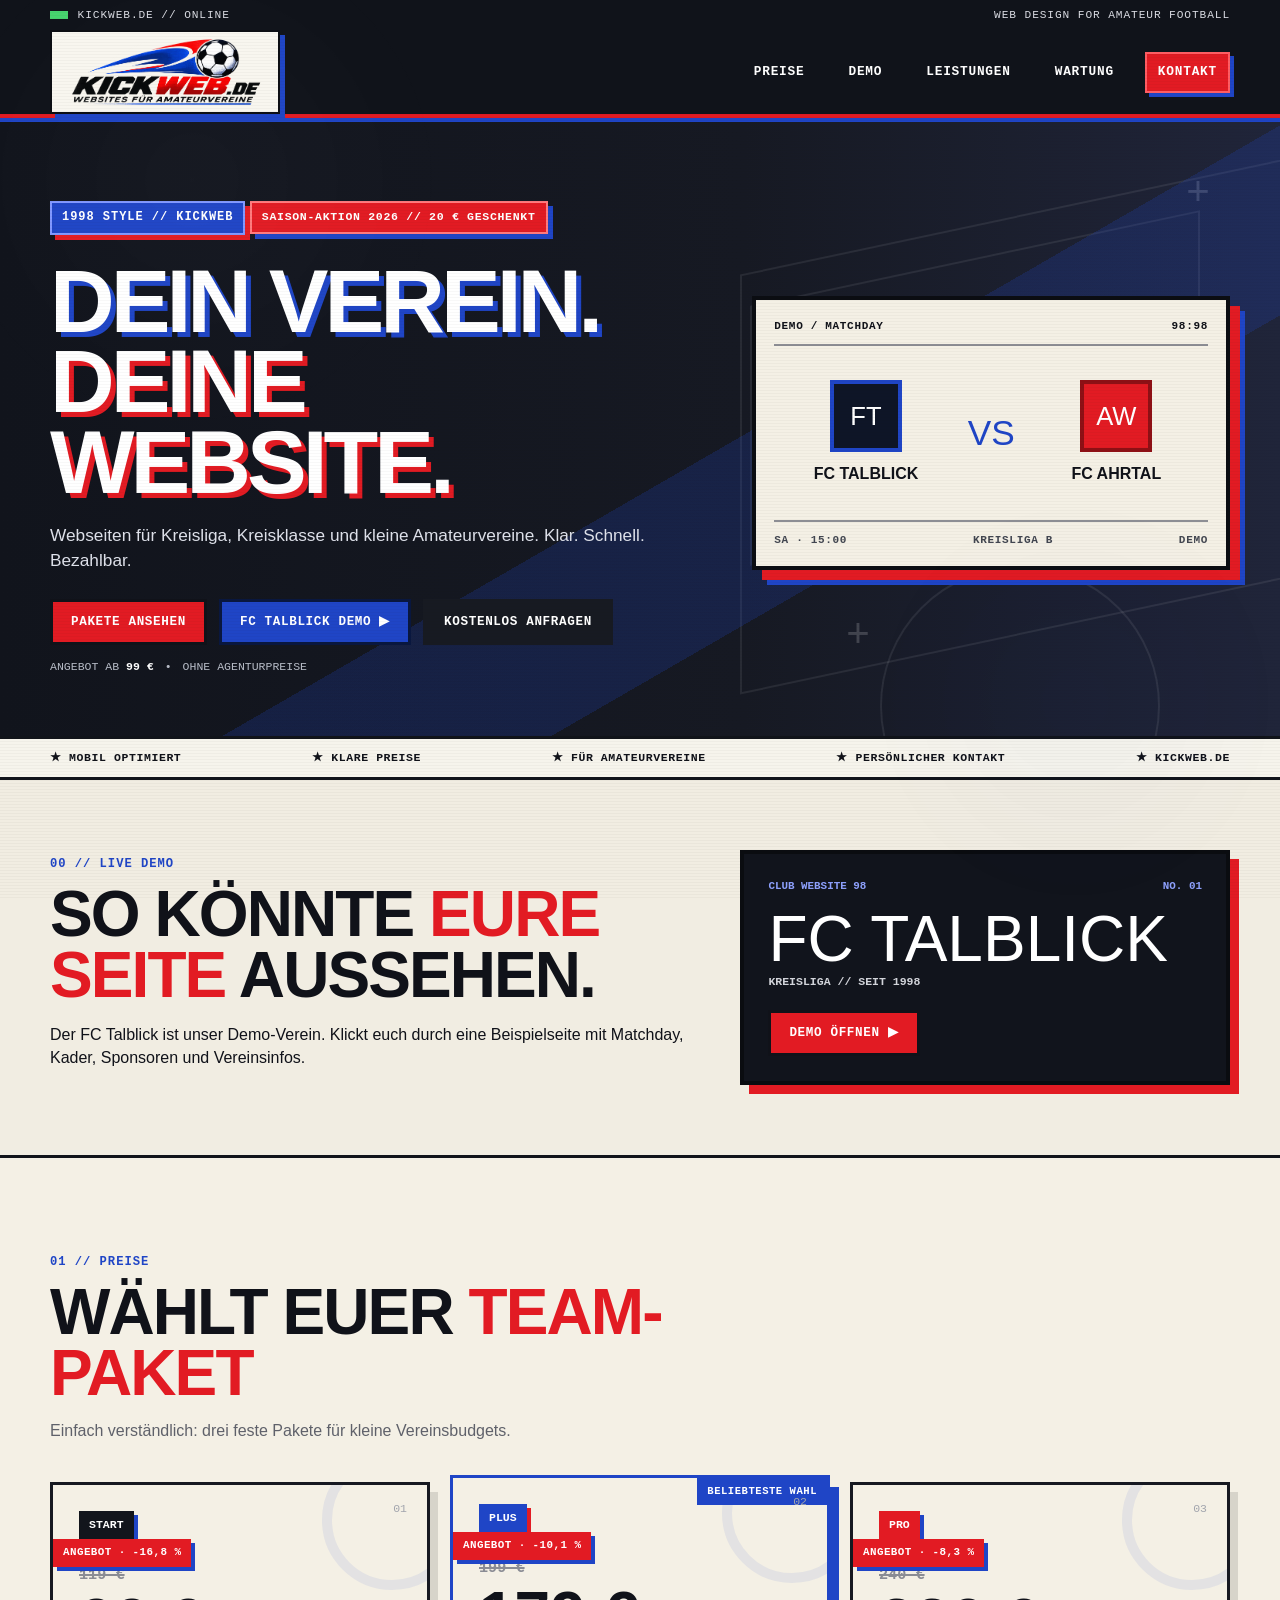
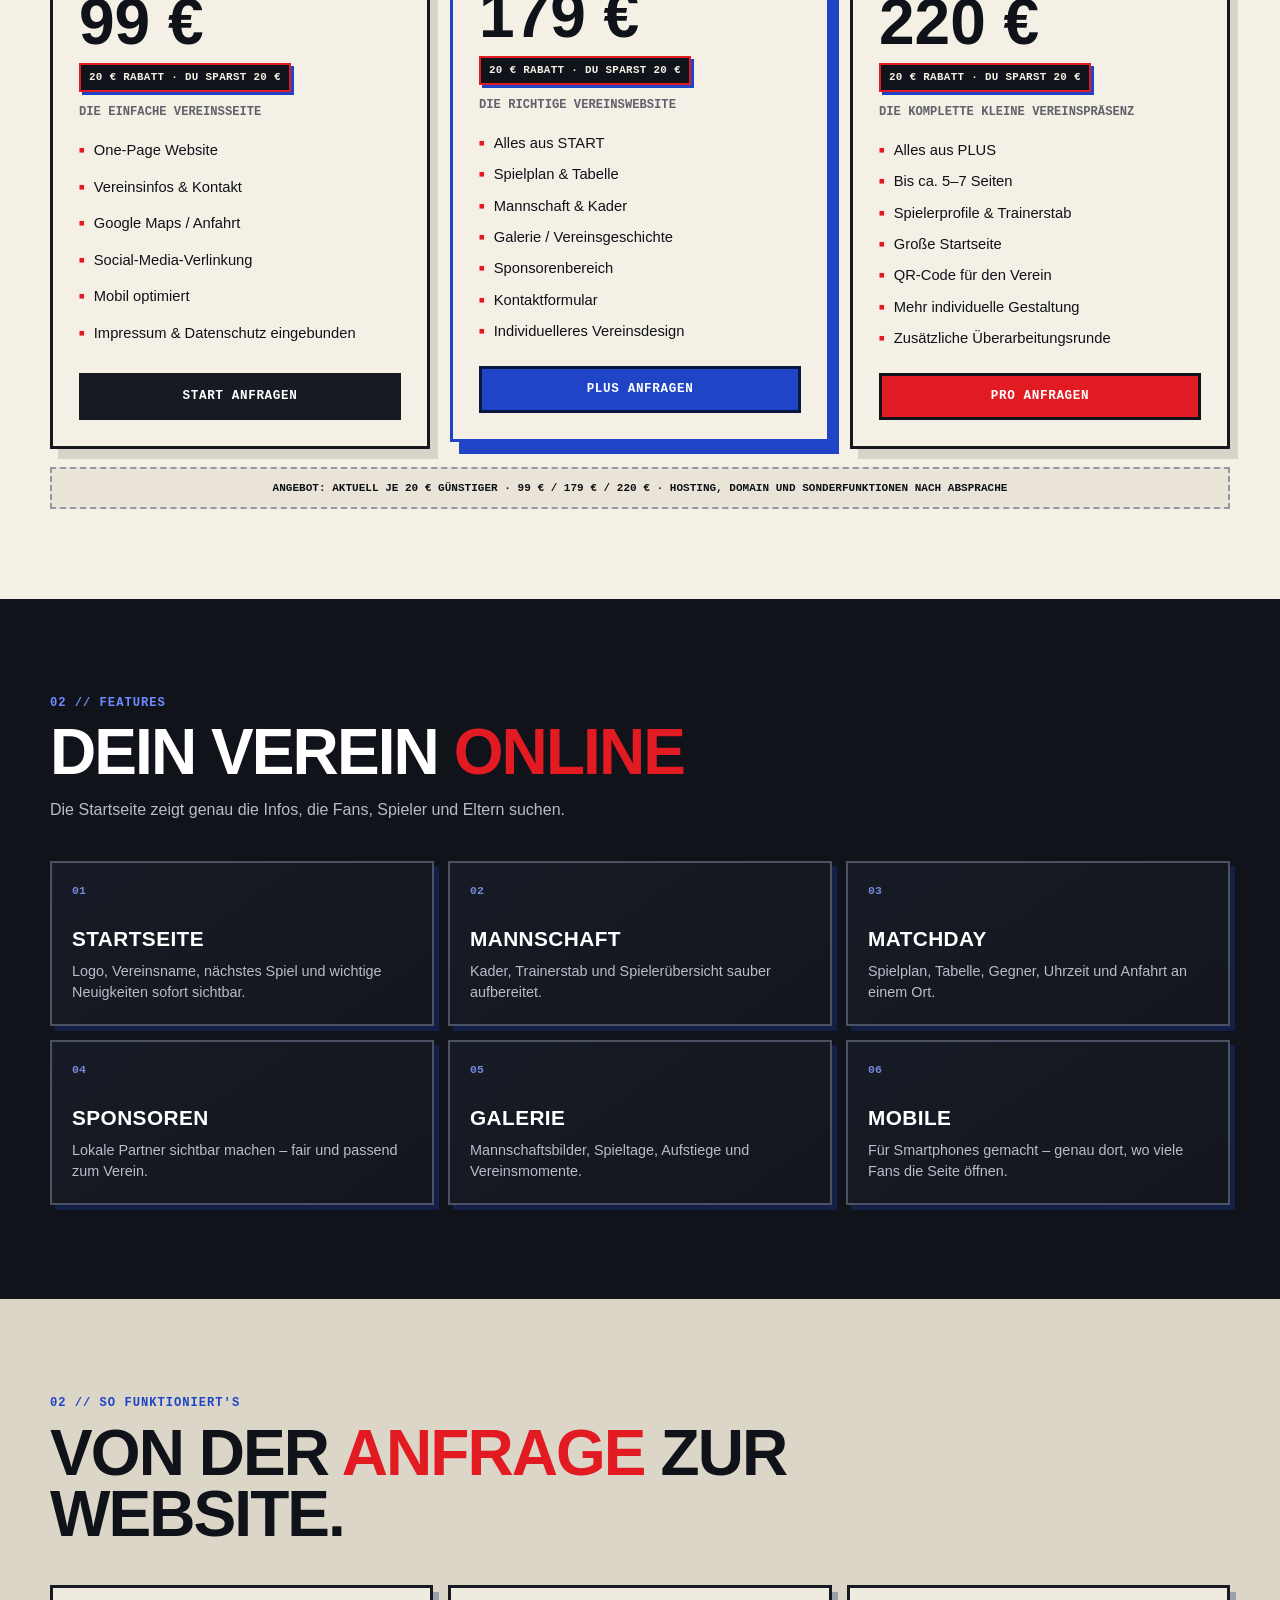
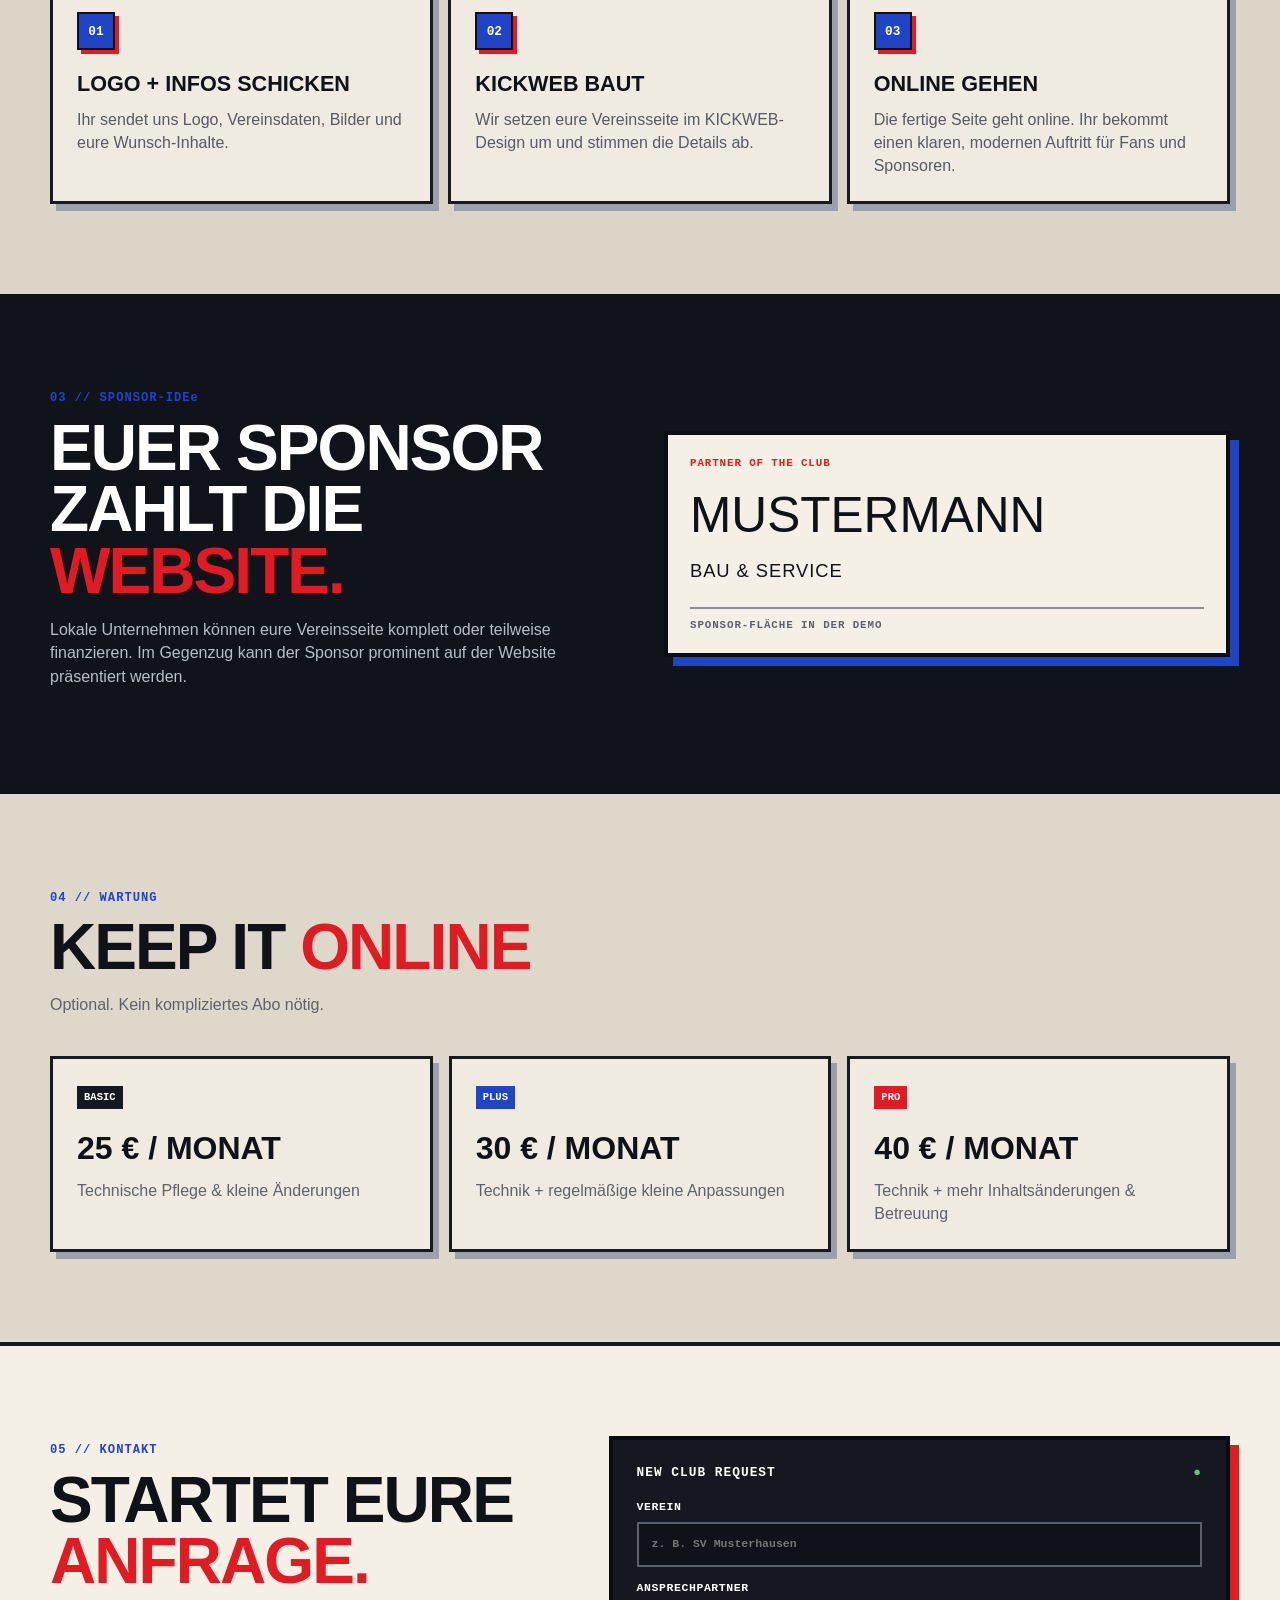
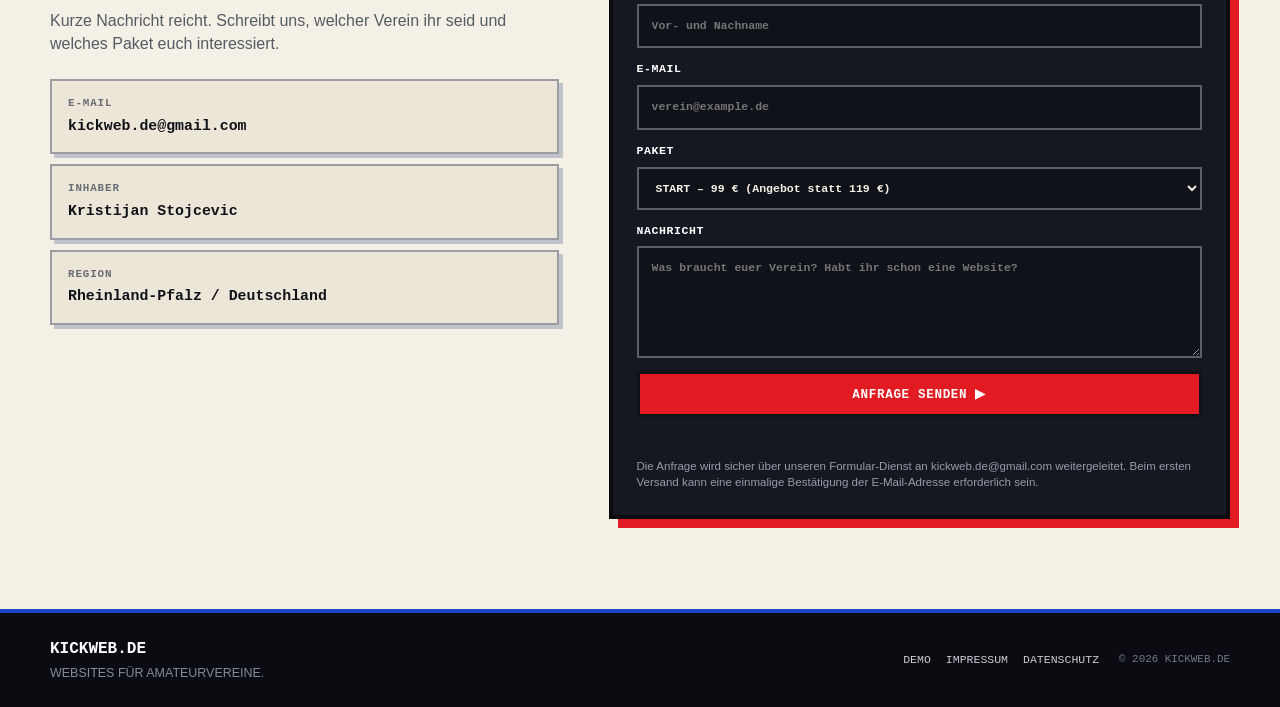
==== commit f1baa532: "Add files via upload" ====
--- a/index.html
+++ b/index.html
@@ -22,6 +22,7 @@
       </a>
       <nav class="nav" aria-label="Hauptnavigation">
         <a href="#preise">PREISE</a>
+        <a href="fc-talblick.html">DEMO</a>
         <a href="#leistungen">LEISTUNGEN</a>
         <a href="#wartung">WARTUNG</a>
         <a href="#kontakt" class="nav-cta">KONTAKT</a>
@@ -41,11 +42,13 @@
       <div class="container hero-grid">
         <div class="hero-copy">
           <div class="retro-badge">1998 STYLE // KICKWEB</div>
+          <div class="season-badge">SAISON-AKTION 2026 // 20 € GESCHENKT</div>
           <h1>DEIN VEREIN.<br><span>DEINE WEBSITE.</span></h1>
           <p class="hero-lead">Webseiten für Kreisliga, Kreisklasse und kleine Amateurvereine. Klar. Schnell. Bezahlbar.</p>
           <div class="hero-actions">
             <a class="btn btn-red" href="#preise">PAKETE ANSEHEN</a>
-            <a class="btn btn-blue" href="#kontakt">KOSTENLOS ANFRAGEN</a>
+            <a class="btn btn-blue" href="fc-talblick.html">FC TALBLICK DEMO ▶</a>
+            <a class="btn btn-dark" href="#kontakt">KOSTENLOS ANFRAGEN</a>
           </div>
           <div class="hero-meta">
             <span>ANGEBOT AB <strong>99 €</strong></span>
@@ -61,19 +64,19 @@
           </div>
           <div class="match-main">
             <div class="club">
-              <div class="club-badge">SV</div>
-              <strong>SV MUSTER</strong>
+              <div class="club-badge talblick">FT</div>
+              <strong>FC TALBLICK</strong>
             </div>
             <div class="score">VS</div>
             <div class="club club-right">
-              <div class="club-badge red">FC</div>
-              <strong>FC KICK</strong>
+              <div class="club-badge red">AW</div>
+              <strong>FC AHRTAL</strong>
             </div>
           </div>
           <div class="match-footer">
             <span>SA · 15:00</span>
-            <span>LANDESLIGA / KREISLIGA</span>
-            <span>ONLINE</span>
+            <span>KREISLIGA B</span>
+            <span>DEMO</span>
           </div>
         </div>
       </div>
@@ -82,6 +85,22 @@
     <section class="ticker" aria-label="KICKWEB Vorteile">
       <div class="ticker-track container">
         <span>★ MOBIL OPTIMIERT</span><span>★ KLARE PREISE</span><span>★ FÜR AMATEURVEREINE</span><span>★ PERSÖNLICHER KONTAKT</span><span>★ KICKWEB.DE</span>
+      </div>
+    </section>
+
+    <section class="section demo-highlight">
+      <div class="container demo-highlight-grid">
+        <div>
+          <span class="section-kicker">00 // LIVE DEMO</span>
+          <h2>SO KÖNNTE <span>EURE SEITE</span> AUSSEHEN.</h2>
+          <p>Der FC Talblick ist unser Demo-Verein. Klickt euch durch eine Beispielseite mit Matchday, Kader, Sponsoren und Vereinsinfos.</p>
+        </div>
+        <div class="demo-ticket">
+          <div class="demo-ticket-top"><span>CLUB WEBSITE 98</span><span>NO. 01</span></div>
+          <strong>FC TALBLICK</strong>
+          <span>KREISLIGA // SEIT 1998</span>
+          <a class="btn btn-red" href="fc-talblick.html">DEMO ÖFFNEN ▶</a>
+        </div>
       </div>
     </section>
 
@@ -171,10 +190,39 @@
       </div>
     </section>
 
+    <section class="section process-section">
+      <div class="container">
+        <div class="section-heading retro-heading">
+          <span class="section-kicker">02 // SO FUNKTIONIERT'S</span>
+          <h2>VON DER <span>ANFRAGE</span> ZUR WEBSITE.</h2>
+        </div>
+        <div class="process-grid">
+          <div class="process-card"><span>01</span><strong>LOGO + INFOS SCHICKEN</strong><p>Ihr sendet uns Logo, Vereinsdaten, Bilder und eure Wunsch-Inhalte.</p></div>
+          <div class="process-card"><span>02</span><strong>KICKWEB BAUT</strong><p>Wir setzen eure Vereinsseite im KICKWEB-Design um und stimmen die Details ab.</p></div>
+          <div class="process-card"><span>03</span><strong>ONLINE GEHEN</strong><p>Die fertige Seite geht online. Ihr bekommt einen klaren, modernen Auftritt für Fans und Sponsoren.</p></div>
+        </div>
+      </div>
+    </section>
+
+    <section class="section sponsor-section">
+      <div class="container sponsor-grid">
+        <div>
+          <span class="section-kicker">03 // SPONSOR-IDEe</span>
+          <h2>EUER SPONSOR ZAHLT DIE <span>WEBSITE.</span></h2>
+          <p>Lokale Unternehmen können eure Vereinsseite komplett oder teilweise finanzieren. Im Gegenzug kann der Sponsor prominent auf der Website präsentiert werden.</p>
+        </div>
+        <div class="sponsor-card">
+          <div class="sponsor-top">PARTNER OF THE CLUB</div>
+          <div class="sponsor-main">MUSTERMANN<br><span>BAU & SERVICE</span></div>
+          <div class="sponsor-foot">SPONSOR-FLÄCHE IN DER DEMO</div>
+        </div>
+      </div>
+    </section>
+
     <section class="section maintenance" id="wartung">
       <div class="container">
         <div class="section-heading retro-heading">
-          <span class="section-kicker">03 // WARTUNG</span>
+          <span class="section-kicker">04 // WARTUNG</span>
           <h2>KEEP IT <span>ONLINE</span></h2>
           <p>Optional. Kein kompliziertes Abo nötig.</p>
         </div>
@@ -189,7 +237,7 @@
     <section class="section contact-section" id="kontakt">
       <div class="container contact-grid">
         <div>
-          <span class="section-kicker">04 // KONTAKT</span>
+          <span class="section-kicker">05 // KONTAKT</span>
           <h2>STARTET EURE <span>ANFRAGE.</span></h2>
           <p>Kurze Nachricht reicht. Schreibt uns, welcher Verein ihr seid und welches Paket euch interessiert.</p>
           <div class="contact-box">
@@ -225,7 +273,7 @@
   <footer class="footer">
     <div class="container footer-grid">
       <div><strong>KICKWEB.DE</strong><span>WEBSITES FÜR AMATEURVEREINE.</span></div>
-      <div class="footer-links"><a href="impressum.html">IMPRESSUM</a><a href="datenschutz.html">DATENSCHUTZ</a></div>
+      <div class="footer-links"><a href="fc-talblick.html">DEMO</a><a href="impressum.html">IMPRESSUM</a><a href="datenschutz.html">DATENSCHUTZ</a></div>
       <div class="copyright">© 2026 KICKWEB.DE</div>
     </div>
   </footer>
--- a/style.css
+++ b/style.css
@@ -58,3 +58,9 @@
 .footer{background:#0a0c11;color:#c9cbd1;padding:25px 0;border-top:4px solid var(--blue)}.footer-grid{display:grid;grid-template-columns:1fr auto auto;gap:20px;align-items:center}.footer strong{display:block;color:#fff;font-family:"Courier New",monospace}.footer span{display:block;margin-top:3px;color:#858a96;font-size:.78rem}.footer-links{display:flex;gap:15px;font-family:"Courier New",monospace;font-size:.72rem}.footer-links a:hover{color:#fff}.copyright{font-family:"Courier New",monospace;font-size:.68rem;color:#737783}
 @media(max-width:950px){.nav{display:none}.hero-grid,.contact-grid{grid-template-columns:1fr}.hero{padding-top:58px}.match-card{max-width:680px}.pricing-grid,.feature-grid,.maintenance-grid{grid-template-columns:1fr}.featured{transform:none}.ticker-track{overflow:auto;justify-content:flex-start}.footer-grid{grid-template-columns:1fr;text-align:center}.footer-links{justify-content:center}}
 @media(max-width:560px){.container{width:min(var(--max),calc(100% - 22px))}.topbar-right{display:none}.brand{width:200px}.hero h1{font-size:3.2rem}.hero-actions{flex-direction:column}.hero-actions .btn{width:100%}.match-main{padding:22px 0}.club-badge{width:60px;height:60px}.section{padding:70px 0}.price-card{min-height:auto}.price-card h3{font-size:3.3rem}.feature-panel{min-height:auto}}
+/* --- KICKWEB additions: demo & conversion sections --- */
+.season-badge{display:inline-block;margin:11px 0 0;background:#e21b23;color:#fff;border:2px solid #ff7a7d;padding:6px 10px;font-family:"Courier New",monospace;font-size:.72rem;font-weight:900;letter-spacing:.06em;box-shadow:5px 5px 0 #1f45c6}
+.demo-highlight{padding-top:70px;padding-bottom:70px;background:#f1ede2;border-bottom:3px solid #11141a}.demo-highlight-grid{display:grid;grid-template-columns:1.15fr .85fr;gap:28px;align-items:stretch}.demo-ticket{background:#11141c;color:#fff;border:4px solid #0a0c10;padding:24px;display:flex;flex-direction:column;justify-content:center;min-height:235px;box-shadow:9px 9px 0 #e21b23}.demo-ticket-top{display:flex;justify-content:space-between;font:900 .68rem "Courier New",monospace;color:#8fa2ff}.demo-ticket strong{font:normal 4rem/1 Impact,"Arial Black",Arial,sans-serif;margin:15px 0 4px}.demo-ticket>span{font:900 .72rem "Courier New",monospace;color:#d2d4da;margin-bottom:22px}.demo-ticket .btn{align-self:flex-start}.process-section{background:#dcd6c9;border-top:4px solid #11141a}.process-grid{display:grid;grid-template-columns:repeat(3,1fr);gap:15px}.process-card{background:#efebe1;border:3px solid #171a21;padding:24px;box-shadow:6px 7px 0 #9aa0ac;min-height:190px}.process-card>span{display:inline-grid;place-items:center;width:38px;height:38px;background:#1f45c6;color:#fff;border:2px solid #111;font:900 .8rem "Courier New",monospace;box-shadow:4px 4px 0 #e21b23}.process-card strong{display:block;margin-top:18px;font-family:Impact,"Arial Black",Arial,sans-serif;font-size:1.35rem}.process-card p{margin:8px 0 0;color:#565a64}.sponsor-section{background:#10131a;color:#fff}.sponsor-grid{display:grid;grid-template-columns:1fr 1fr;gap:48px;align-items:center}.sponsor-grid p{color:#b8bdc8;max-width:620px}.sponsor-card{background:#f4f0e5;color:#101219;border:4px solid #0b0d12;padding:22px;box-shadow:9px 9px 0 #1f45c6;min-height:220px}.sponsor-top,.sponsor-foot{font:900 .68rem "Courier New",monospace;letter-spacing:.08em}.sponsor-top{color:#e21b23}.sponsor-main{font:normal 3.1rem/.9 Impact,"Arial Black",Arial,sans-serif;margin:24px 0}.sponsor-main span{font-size:1.15rem;letter-spacing:.05em}.sponsor-foot{border-top:2px solid #8b8d94;padding-top:10px;color:#5c616b}
+.club-hero{position:relative;background:linear-gradient(145deg,#11141c,#1f2441);color:#fff;padding:72px 0 64px;overflow:hidden}.club-hero-bg span{position:absolute;border:2px solid rgba(255,255,255,.08);transform:skewY(-10deg)}.club-hero-bg span:nth-child(1){width:560px;height:320px;right:-80px;top:40px}.club-hero-bg span:nth-child(2){width:320px;height:190px;right:180px;top:110px}.club-hero-bg span:nth-child(3){width:220px;height:220px;border-radius:50%;right:330px;bottom:-120px}.club-hero-grid{position:relative;z-index:2;display:grid;grid-template-columns:1.1fr .9fr;gap:50px;align-items:center}.club-code{margin:22px 0 0;color:#9aa2b4;font:900 .72rem "Courier New",monospace;letter-spacing:.08em}.club-hero h1{font:normal clamp(4rem,8vw,7rem)/.9 Impact,"Arial Black",Arial,sans-serif;margin:18px 0;text-shadow:6px 6px 0 #1f45c6}.club-hero h1 span{color:#e21b23;text-shadow:6px 6px 0 #fff}.club-lead{max-width:660px;color:#d9dce4;font-size:1.04rem}.club-scoreboard{background:#f4f0e5;color:#111;border:4px solid #0b0d12;box-shadow:10px 10px 0 #e21b23,15px 15px 0 #1f45c6;padding:18px}.score-title,.score-info,.score-bottom{display:flex;justify-content:space-between;gap:12px;font:900 .67rem "Courier New",monospace}.score-title{border-bottom:2px solid #9b9ca4;padding-bottom:10px}.score-vs{display:grid;grid-template-columns:1fr auto 1fr;gap:10px;align-items:center;padding:28px 0;text-align:center}.score-vs>div strong{display:block;margin-top:9px;font:900 .86rem Arial,sans-serif}.score-vs>b{font:normal 2.2rem Impact,"Arial Black",Arial,sans-serif;color:#1f45c6}.club-mini{display:grid;place-items:center;width:72px;height:72px;margin:0 auto;border:4px solid #1f45c6;background:#11141c;color:#fff;font:normal 1.7rem Impact,"Arial Black",Arial,sans-serif}.crest-red{background:#e21b23;border-color:#8e1015}.score-info{border-top:2px solid #9b9ca4;border-bottom:2px solid #9b9ca4;padding:9px 0;color:#4c5058}.score-bottom{padding-top:9px}.club-section{background:#f4f0e5}.club-grid-2{display:grid;grid-template-columns:1fr 1fr;gap:45px;align-items:start}.match-board{border:4px solid #0b0d12;background:#ece7da;box-shadow:7px 8px 0 #1f45c6}.match-board-top,.match-board-bottom{display:flex;justify-content:space-between;gap:12px;padding:10px 13px;font:900 .67rem "Courier New",monospace}.match-board-top{background:#10131a;color:#fff}.match-board-bottom{border-top:2px solid #8c8d95;color:#5c6069}.big-match{display:grid;grid-template-columns:1fr auto 1fr;gap:12px;align-items:center;text-align:center;padding:38px 20px}.big-match>div>span{display:grid;place-items:center;width:76px;height:76px;margin:0 auto 10px;background:#10131a;color:#fff;border:4px solid #1f45c6;font:normal 1.65rem Impact,"Arial Black",Arial,sans-serif}.big-match>div:nth-child(3)>span{background:#e21b23;border-color:#8f1217}.big-match strong{font:normal 1.2rem Impact,"Arial Black",Arial,sans-serif}.big-match>b{font:normal 2.4rem Impact,"Arial Black",Arial,sans-serif;color:#1f45c6}.results-list{display:grid;gap:10px}.results-list>div{display:grid;grid-template-columns:44px 1fr;align-items:center;background:#0f1218;color:#fff;border:2px solid #303746;padding:12px}.results-list b{display:grid;place-items:center;width:30px;height:30px;background:#1c8d47;color:#fff;font:900 .7rem "Courier New",monospace}.results-list>div:nth-child(2) b{background:#e21b23}.results-list span{font:900 .86rem "Courier New",monospace}.squad-grid{display:grid;grid-template-columns:repeat(3,1fr);gap:14px}.player-card{border:2px solid #465062;background:#171b25;padding:18px;box-shadow:5px 5px 0 rgba(31,69,198,.25);min-height:145px}.player-card span{font:900 .68rem "Courier New",monospace;color:#7f94ff}.player-card strong{display:block;margin-top:28px;font:normal 1.4rem Impact,"Arial Black",Arial,sans-serif}.player-card small{display:block;margin-top:5px;color:#aeb4c0;font:900 .66rem "Courier New",monospace}.partner-grid{display:grid;grid-template-columns:1fr 1fr;gap:10px}.partner-grid>div{background:#11141c;color:#fff;border:2px solid #374050;padding:18px;font:normal 1.25rem Impact,"Arial Black",Arial,sans-serif;box-shadow:4px 4px 0 #1f45c6}.partner-grid span{font:900 .64rem "Courier New",monospace;color:#b8bdc8}.club-stats{display:grid;grid-template-columns:repeat(3,1fr);gap:10px;margin-top:25px}.club-stats>div{background:#ece7da;border:2px solid #9b9ca4;padding:14px}.club-stats b{display:block;font:normal 2.2rem Impact,"Arial Black",Arial,sans-serif;color:#1f45c6}.club-stats span{font:900 .62rem "Courier New",monospace;color:#5d6169}.demo-cta{background:#dcd6c9;border-top:4px solid #11141a}.demo-cta-box{display:flex;justify-content:space-between;gap:28px;align-items:center;background:#f4f0e5;border:4px solid #11141a;padding:28px;box-shadow:8px 8px 0 #e21b23}.demo-cta-box h2{margin-bottom:10px}.demo-cta-box p{margin:0;color:#565a64;max-width:720px}
+@media(max-width:950px){.demo-highlight-grid,.sponsor-grid,.club-hero-grid,.club-grid-2{grid-template-columns:1fr}.process-grid,.squad-grid{grid-template-columns:1fr 1fr}.demo-cta-box{flex-direction:column;align-items:flex-start}}
+@media(max-width:560px){.process-grid,.squad-grid{grid-template-columns:1fr}.partner-grid,.club-stats{grid-template-columns:1fr}.demo-ticket strong{font-size:3.1rem}.club-hero h1{font-size:4rem}.demo-cta-box{padding:20px}.score-vs{gap:5px}.club-mini{width:58px;height:58px}.big-match{padding:24px 10px}.big-match>div>span{width:60px;height:60px}}
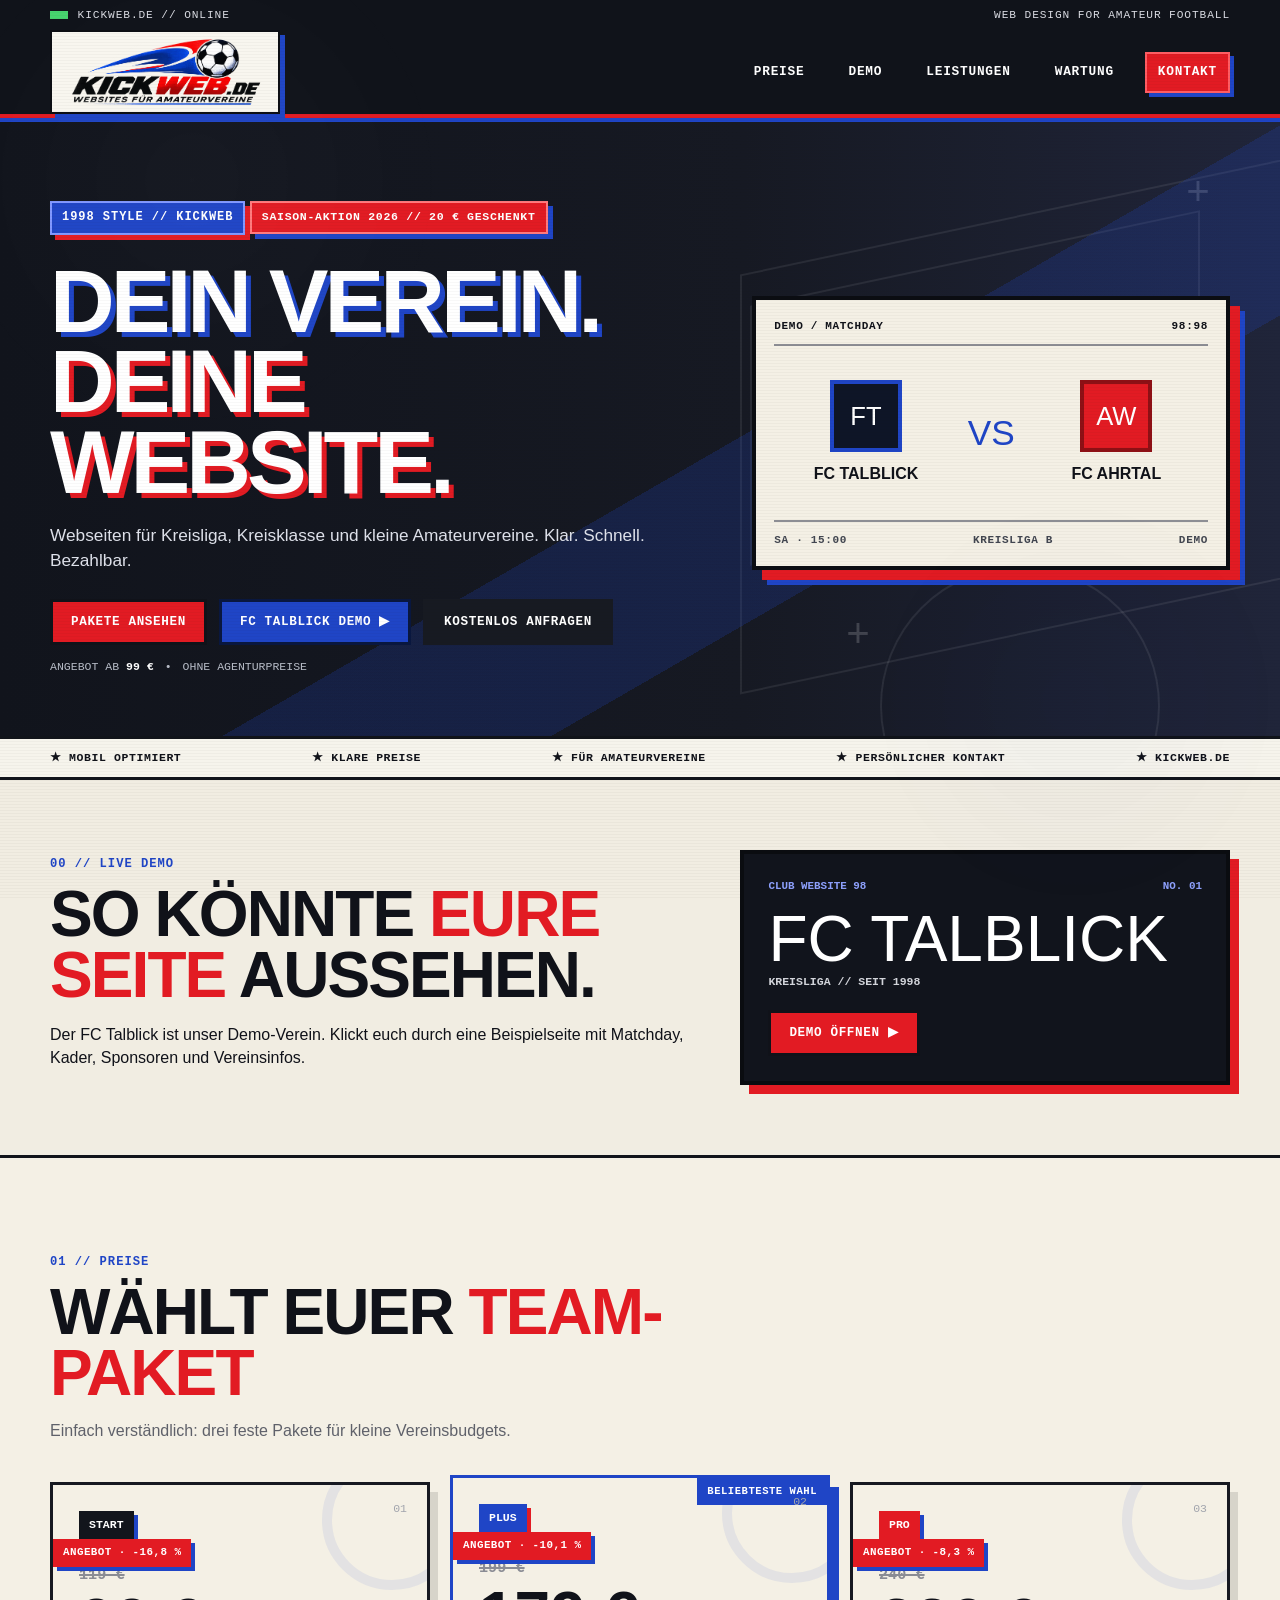
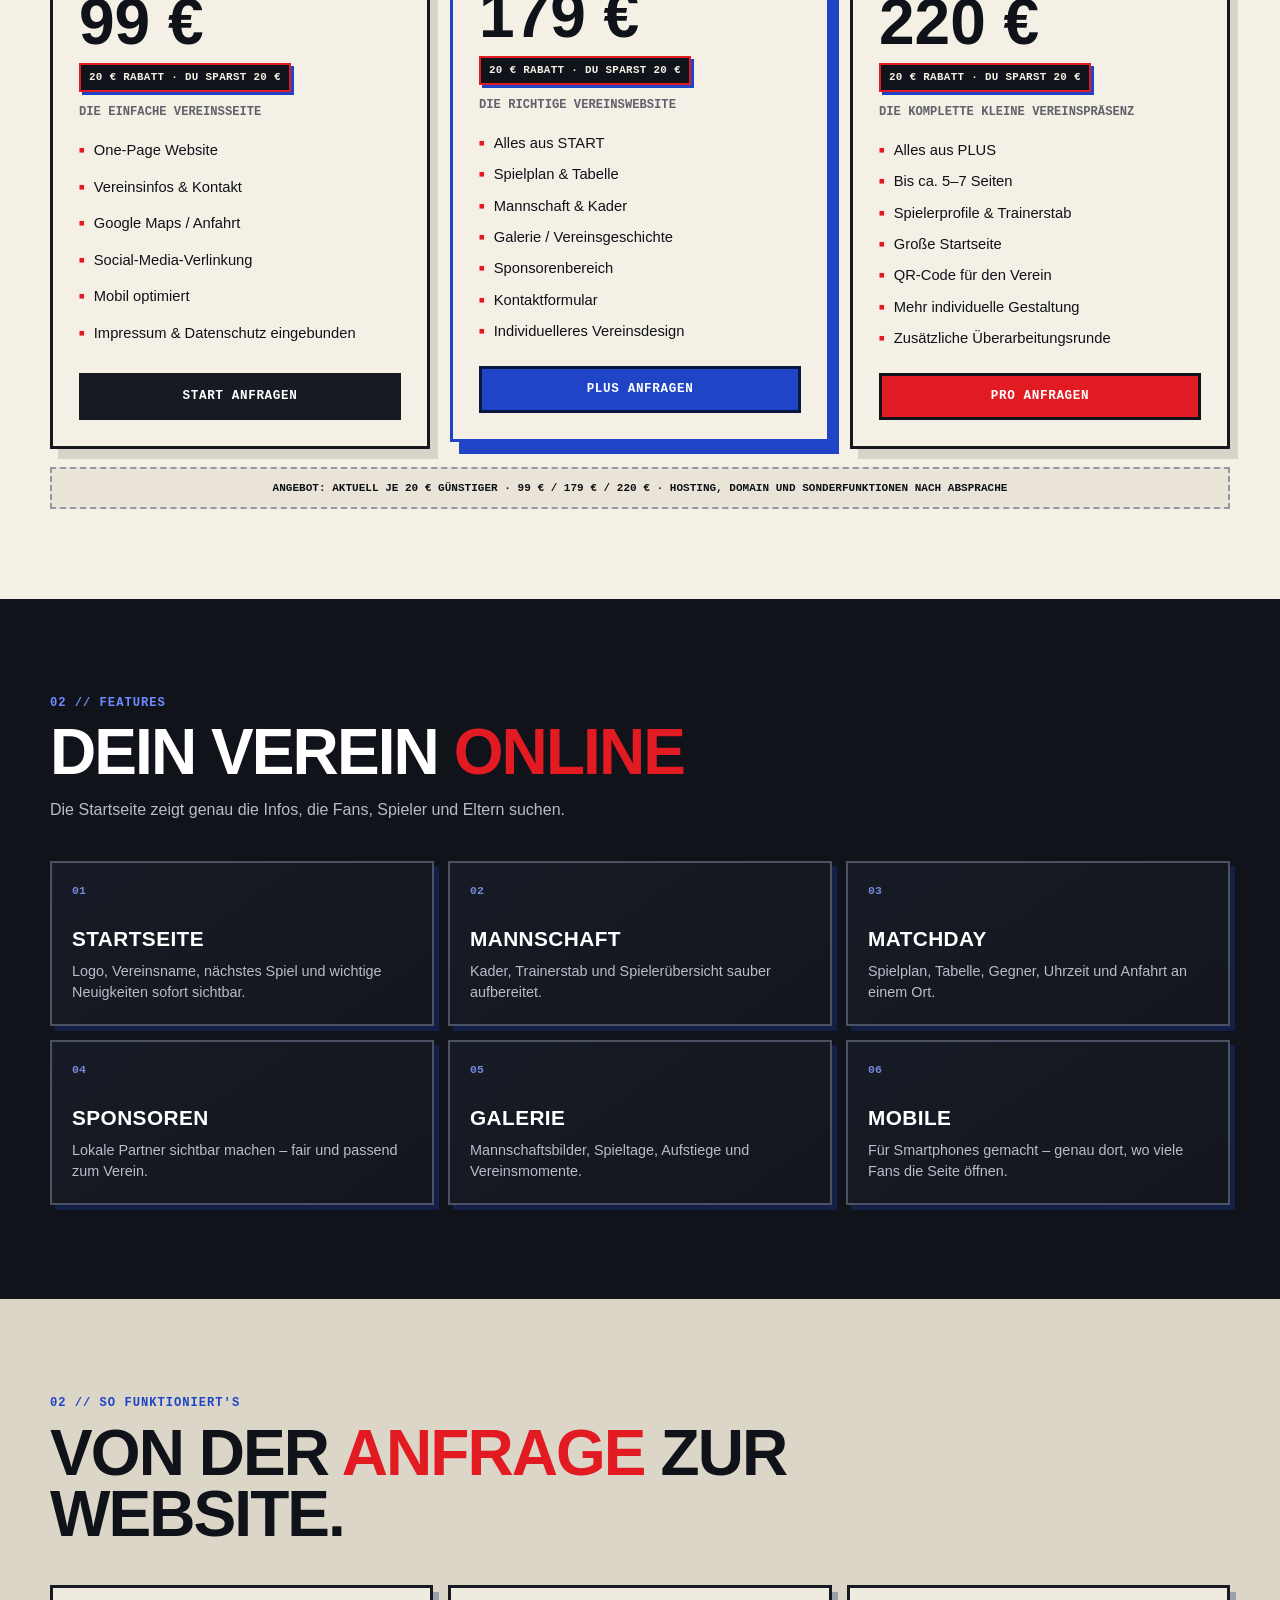
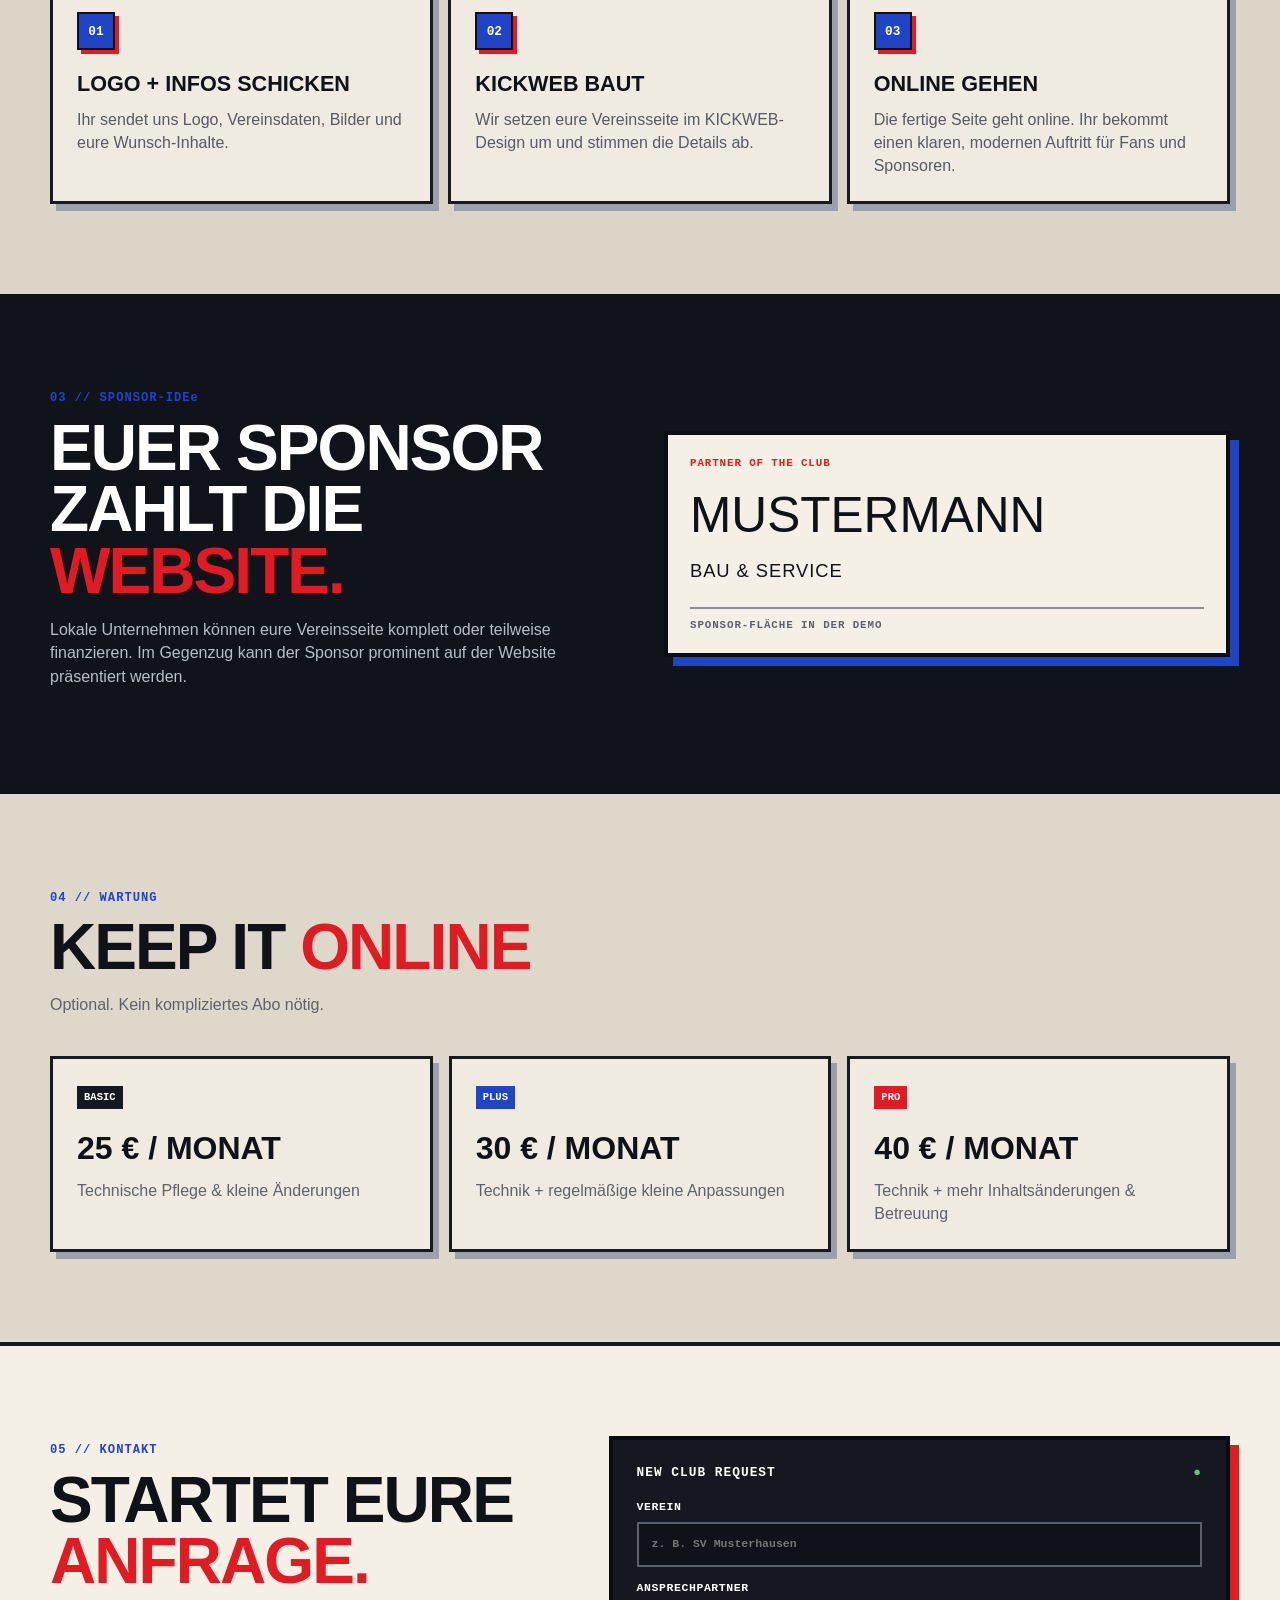
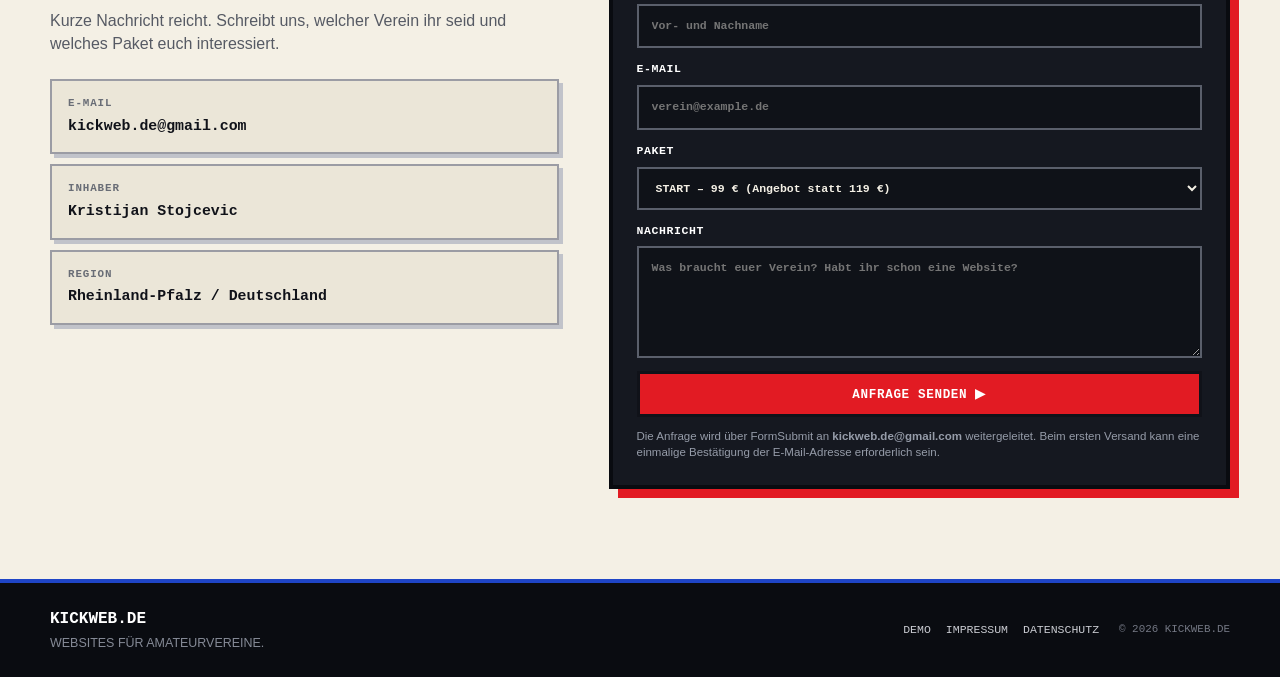
==== commit 6ff193fa: "Add files via upload" ====
--- a/index.html
+++ b/index.html
@@ -246,9 +246,10 @@
             <div><span>REGION</span><strong>Rheinland-Pfalz / Deutschland</strong></div>
           </div>
         </div>
-        <form class="contact-form" id="contactForm">
+        <form class="contact-form" id="contactForm" action="https://formsubmit.co/kickweb.de@gmail.com" method="POST">
           <input type="hidden" name="_subject" value="Neue KICKWEB Anfrage">
           <input type="hidden" name="_captcha" value="true">
+          <input type="hidden" name="_template" value="table">
           <div class="form-title">NEW CLUB REQUEST <span>●</span></div>
           <label>VEREIN<input name="verein" type="text" placeholder="z. B. SV Musterhausen" required></label>
           <label>ANSPRECHPARTNER<input name="name" type="text" placeholder="Vor- und Nachname" required></label>
@@ -263,8 +264,7 @@
           </label>
           <label>NACHRICHT<textarea name="nachricht" rows="5" placeholder="Was braucht euer Verein? Habt ihr schon eine Website?" required></textarea></label>
           <button class="btn btn-red btn-full" type="submit">ANFRAGE SENDEN ▶</button>
-          <p class="form-status" id="formStatus" aria-live="polite"></p>
-          <p class="form-note">Die Anfrage wird sicher über unseren Formular-Dienst an kickweb.de@gmail.com weitergeleitet. Beim ersten Versand kann eine einmalige Bestätigung der E-Mail-Adresse erforderlich sein.</p>
+          <p class="form-note">Die Anfrage wird über FormSubmit an <strong>kickweb.de@gmail.com</strong> weitergeleitet. Beim ersten Versand kann eine einmalige Bestätigung der E-Mail-Adresse erforderlich sein.</p>
         </form>
       </div>
     </section>
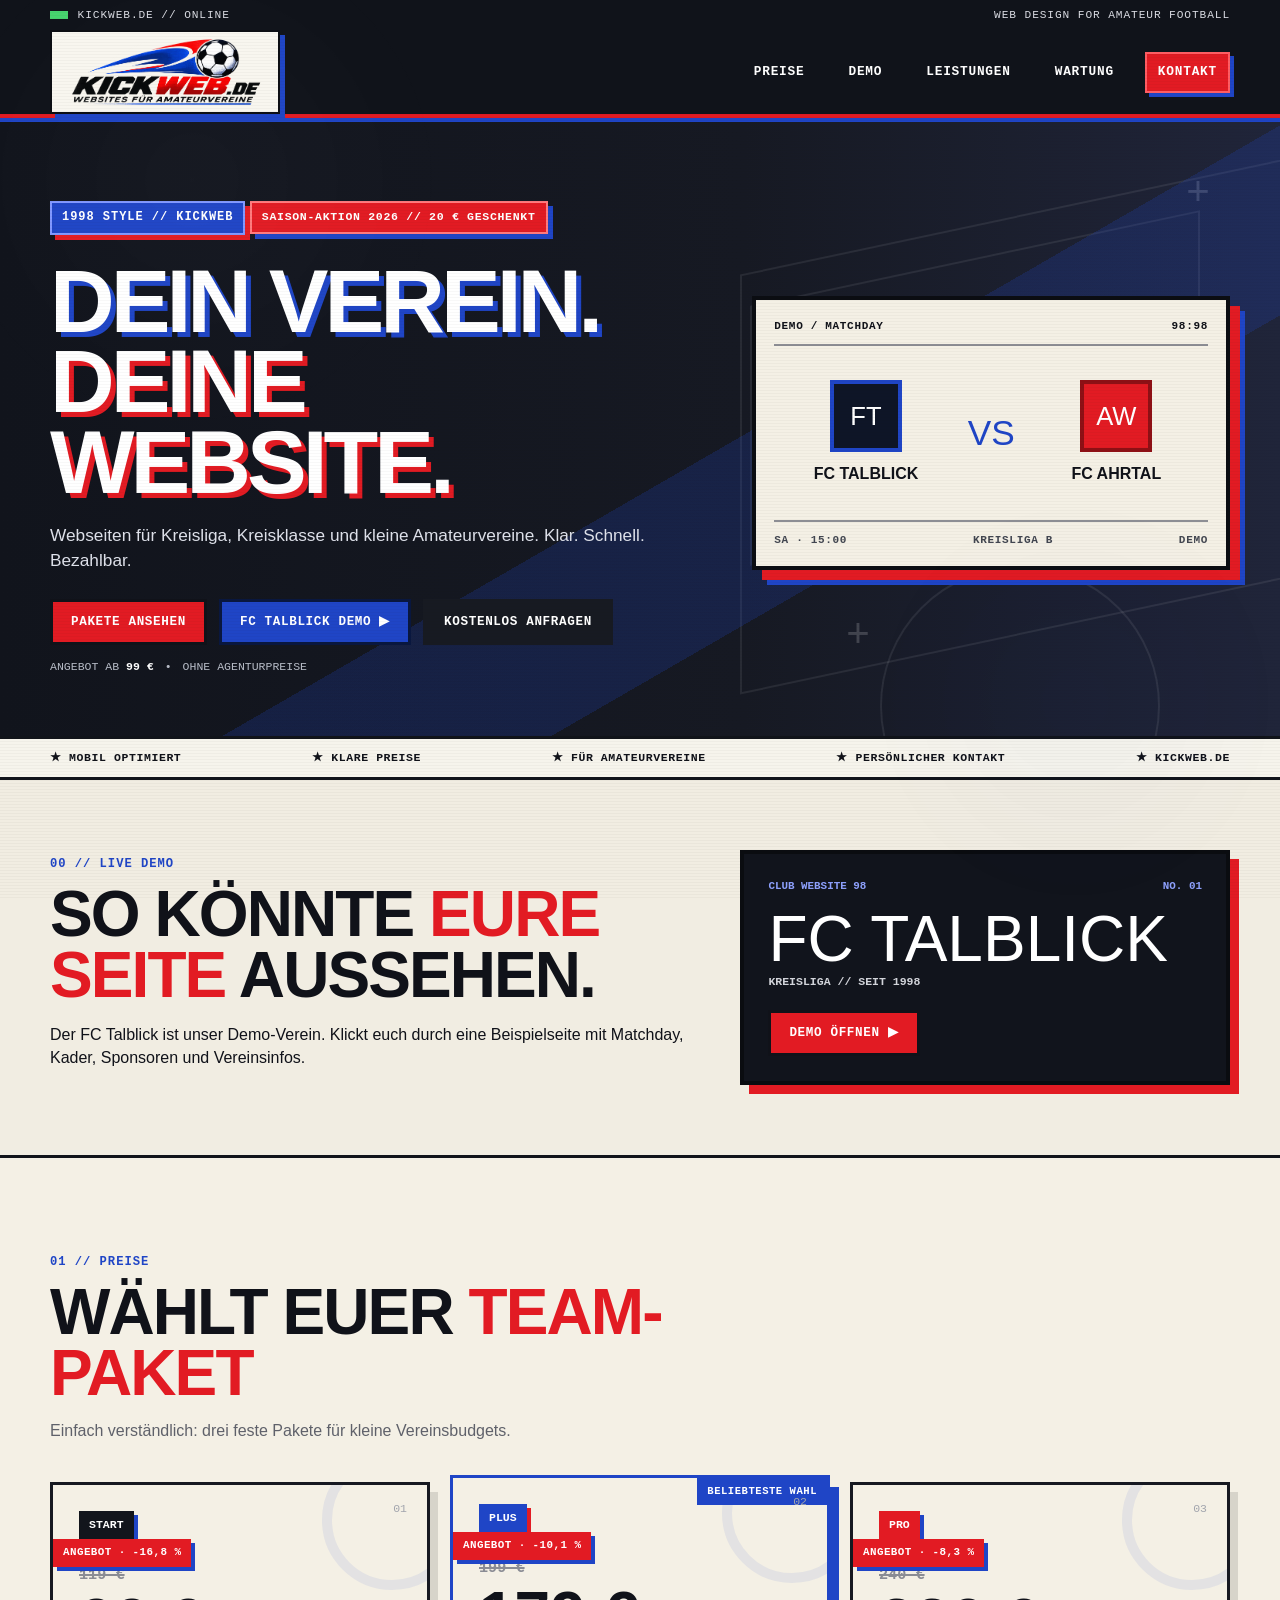
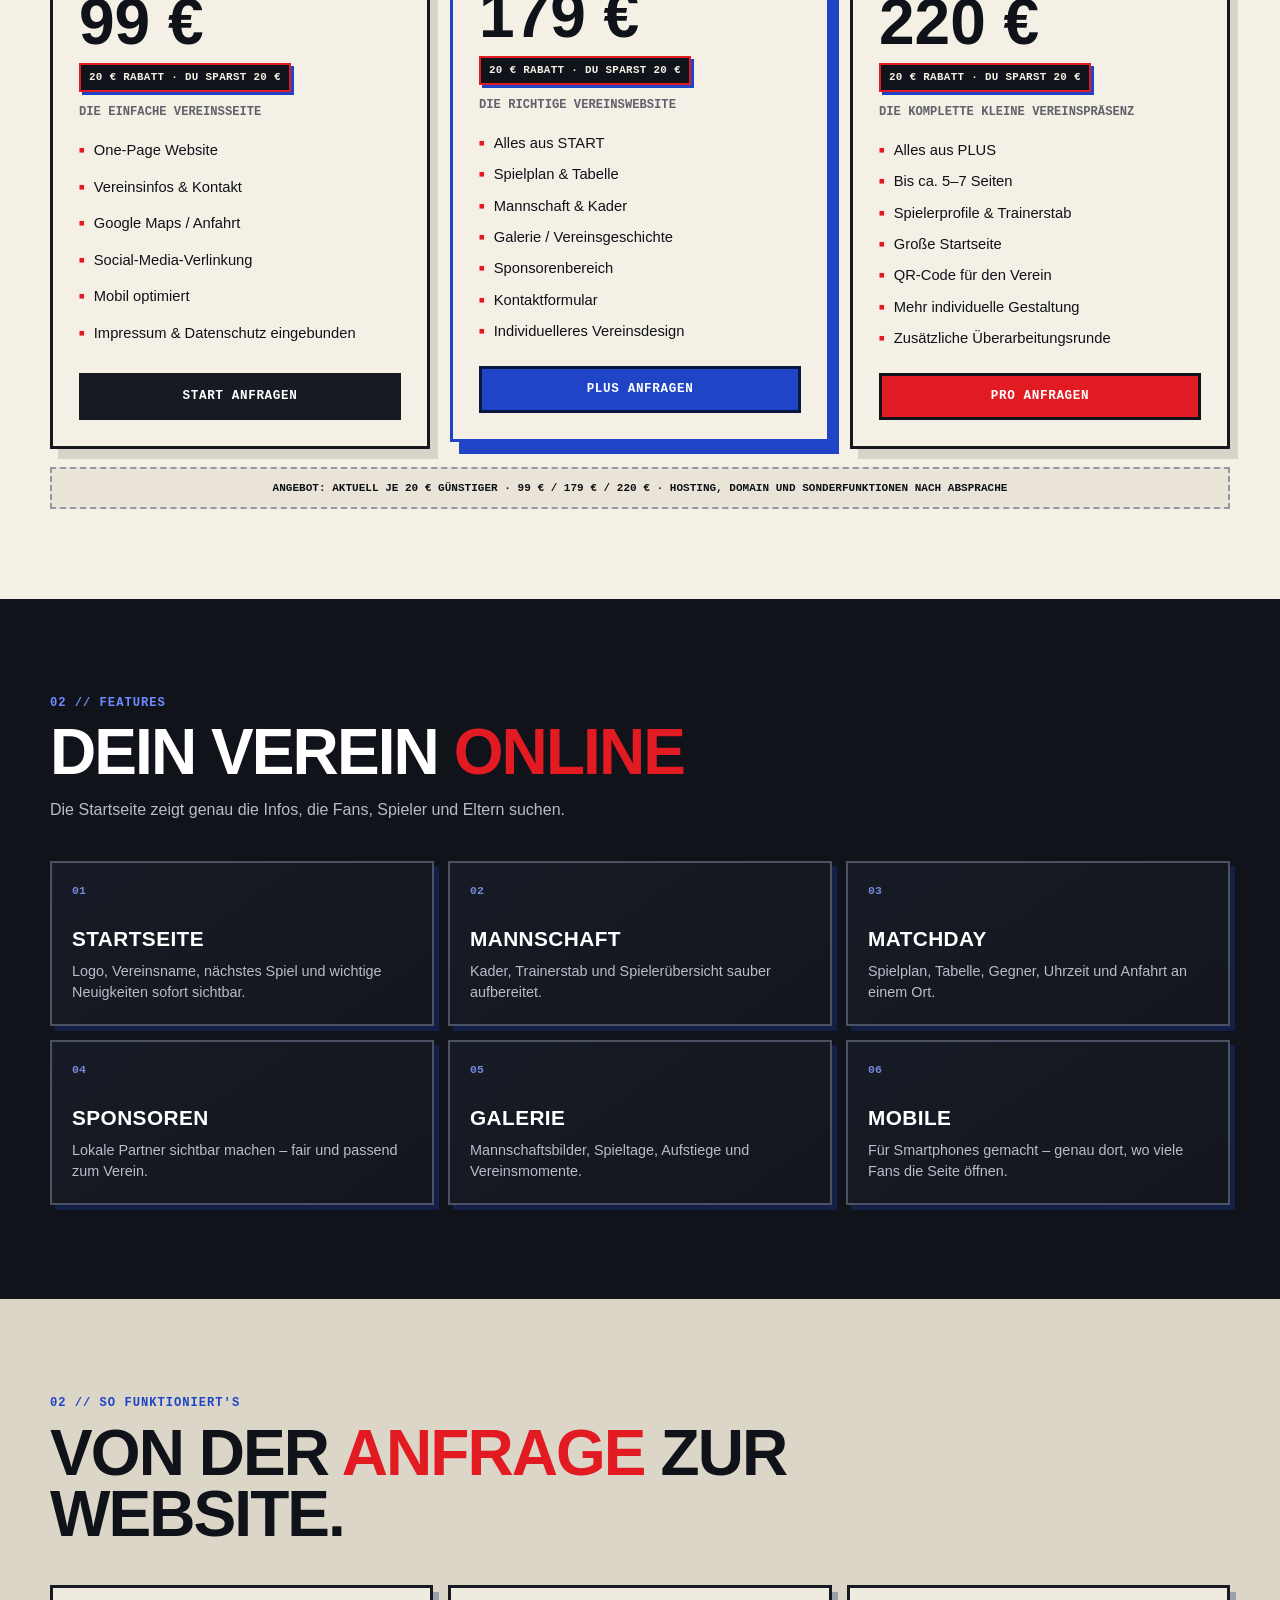
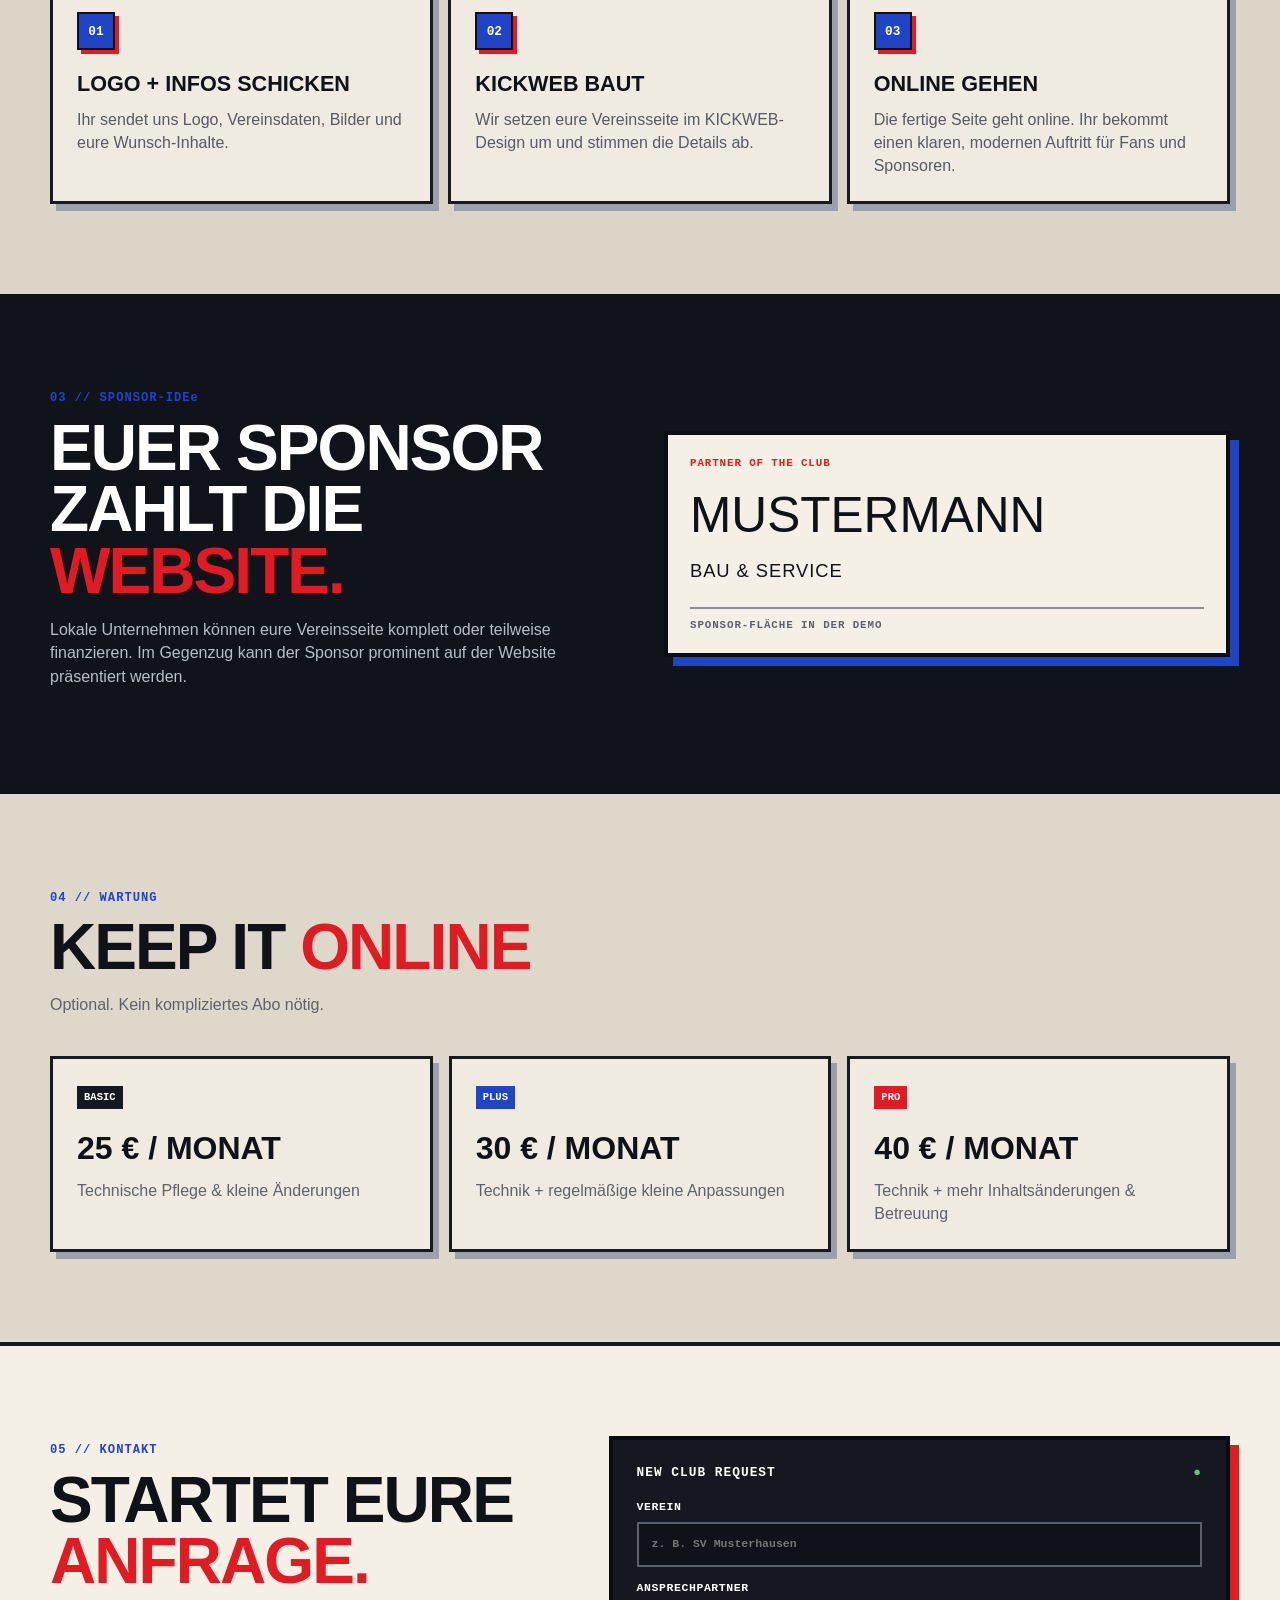
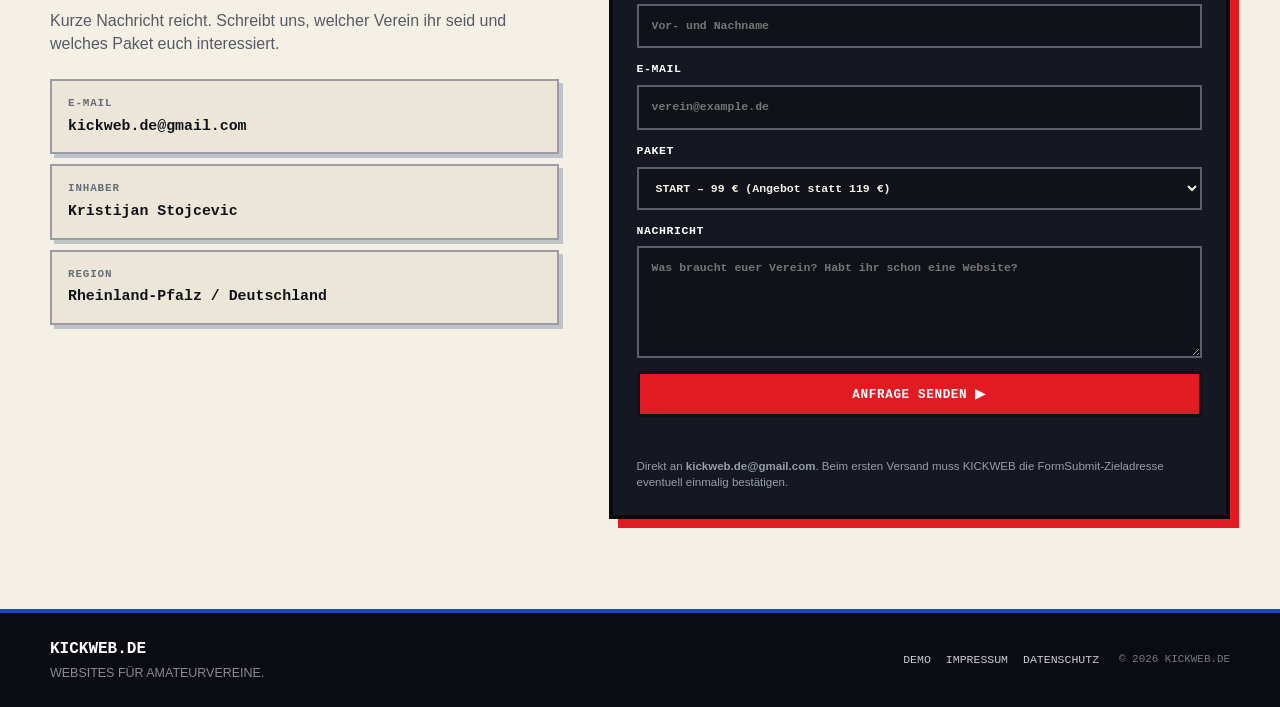
==== commit 1c9adbe7: "Add files via upload" ====
--- a/index.html
+++ b/index.html
@@ -246,25 +246,28 @@
             <div><span>REGION</span><strong>Rheinland-Pfalz / Deutschland</strong></div>
           </div>
         </div>
-        <form class="contact-form" id="contactForm" action="https://formsubmit.co/kickweb.de@gmail.com" method="POST">
+        <form class="contact-form" id="contactForm" action="https://formsubmit.co/ajax/kickweb.de@gmail.com" method="POST">
           <input type="hidden" name="_subject" value="Neue KICKWEB Anfrage">
-          <input type="hidden" name="_captcha" value="true">
+          <input type="hidden" name="_captcha" value="false">
           <input type="hidden" name="_template" value="table">
+          <input type="hidden" name="_url" value="https://kickweb.de/">
+          <input type="text" name="_honey" tabindex="-1" autocomplete="off" aria-hidden="true" class="honeypot">
           <div class="form-title">NEW CLUB REQUEST <span>●</span></div>
           <label>VEREIN<input name="verein" type="text" placeholder="z. B. SV Musterhausen" required></label>
           <label>ANSPRECHPARTNER<input name="name" type="text" placeholder="Vor- und Nachname" required></label>
           <label>E-MAIL<input name="email" type="email" placeholder="verein@example.de" required></label>
           <label>PAKET
-            <select name="paket">
+            <select name="paket" required>
               <option value="START – 99 € (Angebot statt 119 €)">START – 99 € (Angebot statt 119 €)</option>
               <option value="PLUS – 179 € (Angebot statt 199 €)">PLUS – 179 € (Angebot statt 199 €)</option>
               <option value="PRO – 220 € (Angebot statt 240 €)">PRO – 220 € (Angebot statt 240 €)</option>
-              <option value="noch unsicher">NOCH UNSICHER</option>
+              <option value="NOCH UNSICHER">NOCH UNSICHER</option>
             </select>
           </label>
           <label>NACHRICHT<textarea name="nachricht" rows="5" placeholder="Was braucht euer Verein? Habt ihr schon eine Website?" required></textarea></label>
-          <button class="btn btn-red btn-full" type="submit">ANFRAGE SENDEN ▶</button>
-          <p class="form-note">Die Anfrage wird über FormSubmit an <strong>kickweb.de@gmail.com</strong> weitergeleitet. Beim ersten Versand kann eine einmalige Bestätigung der E-Mail-Adresse erforderlich sein.</p>
+          <button class="btn btn-red btn-full" id="submitButton" type="submit">ANFRAGE SENDEN ▶</button>
+          <div class="form-status" id="formStatus" role="status" aria-live="polite"></div>
+          <p class="form-note">Direkt an <strong>kickweb.de@gmail.com</strong>. Beim ersten Versand muss KICKWEB die FormSubmit-Zieladresse eventuell einmalig bestätigen.</p>
         </form>
       </div>
     </section>
--- a/style.css
+++ b/style.css
@@ -53,7 +53,7 @@
 .pixel-box{border:2px dashed #9498a0;padding:11px 14px;font-family:"Courier New",monospace;font-size:.69rem;font-weight:900;text-align:center;background:#e9e4d7}
 .feature-grid{display:grid;grid-template-columns:repeat(3,1fr);gap:14px}.feature-panel{border:2px solid #4b5261;padding:20px;background:linear-gradient(145deg,#171b25,#13161e);min-height:165px;box-shadow:5px 5px 0 rgba(31,69,198,.25)}.feature-panel span{display:block;color:#7589dc;font-family:"Courier New",monospace;font-size:.72rem;font-weight:900;margin-bottom:24px}.feature-panel strong{font-family:Impact,"Arial Black",Arial,sans-serif;font-size:1.3rem;letter-spacing:.02em}.feature-panel p{color:#b8bdc8;margin:7px 0 0;font-size:.9rem}
 .maintenance{background:#ded8ca}.maintenance-grid{display:grid;grid-template-columns:repeat(3,1fr);gap:16px}.maintenance-card{border:3px solid #171a21;background:#efebe1;padding:24px;box-shadow:6px 7px 0 #9aa0ac;min-height:170px}.tiny-tag{display:inline-block;background:#141821;color:#fff;padding:4px 7px;font-family:"Courier New",monospace;font-size:.66rem;font-weight:900;margin-bottom:16px}.tiny-tag.blue{background:var(--blue)}.tiny-tag.red{background:var(--red)}.maintenance-card strong{display:block;font-family:Impact,"Arial Black",Arial,sans-serif;font-size:2rem}.maintenance-card p{margin:7px 0 0;color:#5e626b}
-.contact-section{background:var(--panel);border-top:4px solid #161a22}.contact-grid{display:grid;grid-template-columns:.9fr 1.1fr;gap:50px;align-items:start}.contact-section h2{max-width:560px}.contact-section> .container > div:first-child > p{max-width:560px;color:#565a64}.contact-box{display:grid;gap:10px;margin-top:24px}.contact-box div{background:#ebe6d8;border:2px solid #9b9ca4;padding:15px 16px;box-shadow:4px 4px 0 #c1c3ca}.contact-box span{display:block;font-family:"Courier New",monospace;font-size:.68rem;font-weight:900;color:#696d76;letter-spacing:.08em}.contact-box strong{display:block;margin-top:4px;font-family:"Courier New",monospace;font-size:.93rem}.contact-form{background:#151820;color:#fff;border:4px solid #090b10;padding:24px;box-shadow:9px 9px 0 var(--red)}.form-title{display:flex;justify-content:space-between;font-family:"Courier New",monospace;font-weight:900;font-size:.8rem;letter-spacing:.08em;margin-bottom:16px}.form-title span{color:#51d46c}.contact-form label{display:grid;gap:7px;margin-bottom:13px;font-family:"Courier New",monospace;font-size:.72rem;font-weight:900;letter-spacing:.05em}.contact-form input,.contact-form select,.contact-form textarea{width:100%;border:2px solid #5a5f6b;background:#0f1218;color:#f4f0e5;padding:12px 13px;font:inherit;outline:none}.contact-form input:focus,.contact-form select:focus,.contact-form textarea:focus{border-color:#6c88ff;box-shadow:0 0 0 2px rgba(31,69,198,.25)}.form-status{min-height:20px;margin:10px 0 0;font-family:"Courier New",monospace;font-size:.72rem;font-weight:900;letter-spacing:.04em}.form-status.success{color:#51d46c}.form-status.error{color:#ff5b57}.contact-form button:disabled{opacity:.65;cursor:wait;transform:none;box-shadow:none}
+.contact-section{background:var(--panel);border-top:4px solid #161a22}.contact-grid{display:grid;grid-template-columns:.9fr 1.1fr;gap:50px;align-items:start}.contact-section h2{max-width:560px}.contact-section> .container > div:first-child > p{max-width:560px;color:#565a64}.contact-box{display:grid;gap:10px;margin-top:24px}.contact-box div{background:#ebe6d8;border:2px solid #9b9ca4;padding:15px 16px;box-shadow:4px 4px 0 #c1c3ca}.contact-box span{display:block;font-family:"Courier New",monospace;font-size:.68rem;font-weight:900;color:#696d76;letter-spacing:.08em}.contact-box strong{display:block;margin-top:4px;font-family:"Courier New",monospace;font-size:.93rem}.contact-form{background:#151820;color:#fff;border:4px solid #090b10;padding:24px;box-shadow:9px 9px 0 var(--red)}.form-title{display:flex;justify-content:space-between;font-family:"Courier New",monospace;font-weight:900;font-size:.8rem;letter-spacing:.08em;margin-bottom:16px}.form-title span{color:#51d46c}.contact-form label{display:grid;gap:7px;margin-bottom:13px;font-family:"Courier New",monospace;font-size:.72rem;font-weight:900;letter-spacing:.05em}.contact-form input,.contact-form select,.contact-form textarea{width:100%;border:2px solid #5a5f6b;background:#0f1218;color:#f4f0e5;padding:12px 13px;font:inherit;outline:none}.contact-form input:focus,.contact-form select:focus,.contact-form textarea:focus{border-color:#6c88ff;box-shadow:0 0 0 2px rgba(31,69,198,.25)}.honeypot{position:absolute;left:-9999px;width:1px;height:1px;opacity:0;pointer-events:none}.form-status{min-height:20px;margin:10px 0 0;font-family:"Courier New",monospace;font-size:.72rem;font-weight:900;letter-spacing:.04em}.form-status.success{color:#51d46c}.form-status.error{color:#ff5b57}.contact-form button:disabled{opacity:.65;cursor:wait;transform:none;box-shadow:none}
 .form-note{margin:11px 0 0;color:#969ca9;font-size:.72rem;line-height:1.45}
 .footer{background:#0a0c11;color:#c9cbd1;padding:25px 0;border-top:4px solid var(--blue)}.footer-grid{display:grid;grid-template-columns:1fr auto auto;gap:20px;align-items:center}.footer strong{display:block;color:#fff;font-family:"Courier New",monospace}.footer span{display:block;margin-top:3px;color:#858a96;font-size:.78rem}.footer-links{display:flex;gap:15px;font-family:"Courier New",monospace;font-size:.72rem}.footer-links a:hover{color:#fff}.copyright{font-family:"Courier New",monospace;font-size:.68rem;color:#737783}
 @media(max-width:950px){.nav{display:none}.hero-grid,.contact-grid{grid-template-columns:1fr}.hero{padding-top:58px}.match-card{max-width:680px}.pricing-grid,.feature-grid,.maintenance-grid{grid-template-columns:1fr}.featured{transform:none}.ticker-track{overflow:auto;justify-content:flex-start}.footer-grid{grid-template-columns:1fr;text-align:center}.footer-links{justify-content:center}}
@@ -64,3 +64,5 @@
 .club-hero{position:relative;background:linear-gradient(145deg,#11141c,#1f2441);color:#fff;padding:72px 0 64px;overflow:hidden}.club-hero-bg span{position:absolute;border:2px solid rgba(255,255,255,.08);transform:skewY(-10deg)}.club-hero-bg span:nth-child(1){width:560px;height:320px;right:-80px;top:40px}.club-hero-bg span:nth-child(2){width:320px;height:190px;right:180px;top:110px}.club-hero-bg span:nth-child(3){width:220px;height:220px;border-radius:50%;right:330px;bottom:-120px}.club-hero-grid{position:relative;z-index:2;display:grid;grid-template-columns:1.1fr .9fr;gap:50px;align-items:center}.club-code{margin:22px 0 0;color:#9aa2b4;font:900 .72rem "Courier New",monospace;letter-spacing:.08em}.club-hero h1{font:normal clamp(4rem,8vw,7rem)/.9 Impact,"Arial Black",Arial,sans-serif;margin:18px 0;text-shadow:6px 6px 0 #1f45c6}.club-hero h1 span{color:#e21b23;text-shadow:6px 6px 0 #fff}.club-lead{max-width:660px;color:#d9dce4;font-size:1.04rem}.club-scoreboard{background:#f4f0e5;color:#111;border:4px solid #0b0d12;box-shadow:10px 10px 0 #e21b23,15px 15px 0 #1f45c6;padding:18px}.score-title,.score-info,.score-bottom{display:flex;justify-content:space-between;gap:12px;font:900 .67rem "Courier New",monospace}.score-title{border-bottom:2px solid #9b9ca4;padding-bottom:10px}.score-vs{display:grid;grid-template-columns:1fr auto 1fr;gap:10px;align-items:center;padding:28px 0;text-align:center}.score-vs>div strong{display:block;margin-top:9px;font:900 .86rem Arial,sans-serif}.score-vs>b{font:normal 2.2rem Impact,"Arial Black",Arial,sans-serif;color:#1f45c6}.club-mini{display:grid;place-items:center;width:72px;height:72px;margin:0 auto;border:4px solid #1f45c6;background:#11141c;color:#fff;font:normal 1.7rem Impact,"Arial Black",Arial,sans-serif}.crest-red{background:#e21b23;border-color:#8e1015}.score-info{border-top:2px solid #9b9ca4;border-bottom:2px solid #9b9ca4;padding:9px 0;color:#4c5058}.score-bottom{padding-top:9px}.club-section{background:#f4f0e5}.club-grid-2{display:grid;grid-template-columns:1fr 1fr;gap:45px;align-items:start}.match-board{border:4px solid #0b0d12;background:#ece7da;box-shadow:7px 8px 0 #1f45c6}.match-board-top,.match-board-bottom{display:flex;justify-content:space-between;gap:12px;padding:10px 13px;font:900 .67rem "Courier New",monospace}.match-board-top{background:#10131a;color:#fff}.match-board-bottom{border-top:2px solid #8c8d95;color:#5c6069}.big-match{display:grid;grid-template-columns:1fr auto 1fr;gap:12px;align-items:center;text-align:center;padding:38px 20px}.big-match>div>span{display:grid;place-items:center;width:76px;height:76px;margin:0 auto 10px;background:#10131a;color:#fff;border:4px solid #1f45c6;font:normal 1.65rem Impact,"Arial Black",Arial,sans-serif}.big-match>div:nth-child(3)>span{background:#e21b23;border-color:#8f1217}.big-match strong{font:normal 1.2rem Impact,"Arial Black",Arial,sans-serif}.big-match>b{font:normal 2.4rem Impact,"Arial Black",Arial,sans-serif;color:#1f45c6}.results-list{display:grid;gap:10px}.results-list>div{display:grid;grid-template-columns:44px 1fr;align-items:center;background:#0f1218;color:#fff;border:2px solid #303746;padding:12px}.results-list b{display:grid;place-items:center;width:30px;height:30px;background:#1c8d47;color:#fff;font:900 .7rem "Courier New",monospace}.results-list>div:nth-child(2) b{background:#e21b23}.results-list span{font:900 .86rem "Courier New",monospace}.squad-grid{display:grid;grid-template-columns:repeat(3,1fr);gap:14px}.player-card{border:2px solid #465062;background:#171b25;padding:18px;box-shadow:5px 5px 0 rgba(31,69,198,.25);min-height:145px}.player-card span{font:900 .68rem "Courier New",monospace;color:#7f94ff}.player-card strong{display:block;margin-top:28px;font:normal 1.4rem Impact,"Arial Black",Arial,sans-serif}.player-card small{display:block;margin-top:5px;color:#aeb4c0;font:900 .66rem "Courier New",monospace}.partner-grid{display:grid;grid-template-columns:1fr 1fr;gap:10px}.partner-grid>div{background:#11141c;color:#fff;border:2px solid #374050;padding:18px;font:normal 1.25rem Impact,"Arial Black",Arial,sans-serif;box-shadow:4px 4px 0 #1f45c6}.partner-grid span{font:900 .64rem "Courier New",monospace;color:#b8bdc8}.club-stats{display:grid;grid-template-columns:repeat(3,1fr);gap:10px;margin-top:25px}.club-stats>div{background:#ece7da;border:2px solid #9b9ca4;padding:14px}.club-stats b{display:block;font:normal 2.2rem Impact,"Arial Black",Arial,sans-serif;color:#1f45c6}.club-stats span{font:900 .62rem "Courier New",monospace;color:#5d6169}.demo-cta{background:#dcd6c9;border-top:4px solid #11141a}.demo-cta-box{display:flex;justify-content:space-between;gap:28px;align-items:center;background:#f4f0e5;border:4px solid #11141a;padding:28px;box-shadow:8px 8px 0 #e21b23}.demo-cta-box h2{margin-bottom:10px}.demo-cta-box p{margin:0;color:#565a64;max-width:720px}
 @media(max-width:950px){.demo-highlight-grid,.sponsor-grid,.club-hero-grid,.club-grid-2{grid-template-columns:1fr}.process-grid,.squad-grid{grid-template-columns:1fr 1fr}.demo-cta-box{flex-direction:column;align-items:flex-start}}
 @media(max-width:560px){.process-grid,.squad-grid{grid-template-columns:1fr}.partner-grid,.club-stats{grid-template-columns:1fr}.demo-ticket strong{font-size:3.1rem}.club-hero h1{font-size:4rem}.demo-cta-box{padding:20px}.score-vs{gap:5px}.club-mini{width:58px;height:58px}.big-match{padding:24px 10px}.big-match>div>span{width:60px;height:60px}}
+
+.form-status span{font-size:.66rem;color:#b8bdc8}.form-status a{color:#fff;text-decoration:underline}.form-status.success span{color:#b8bdc8}
